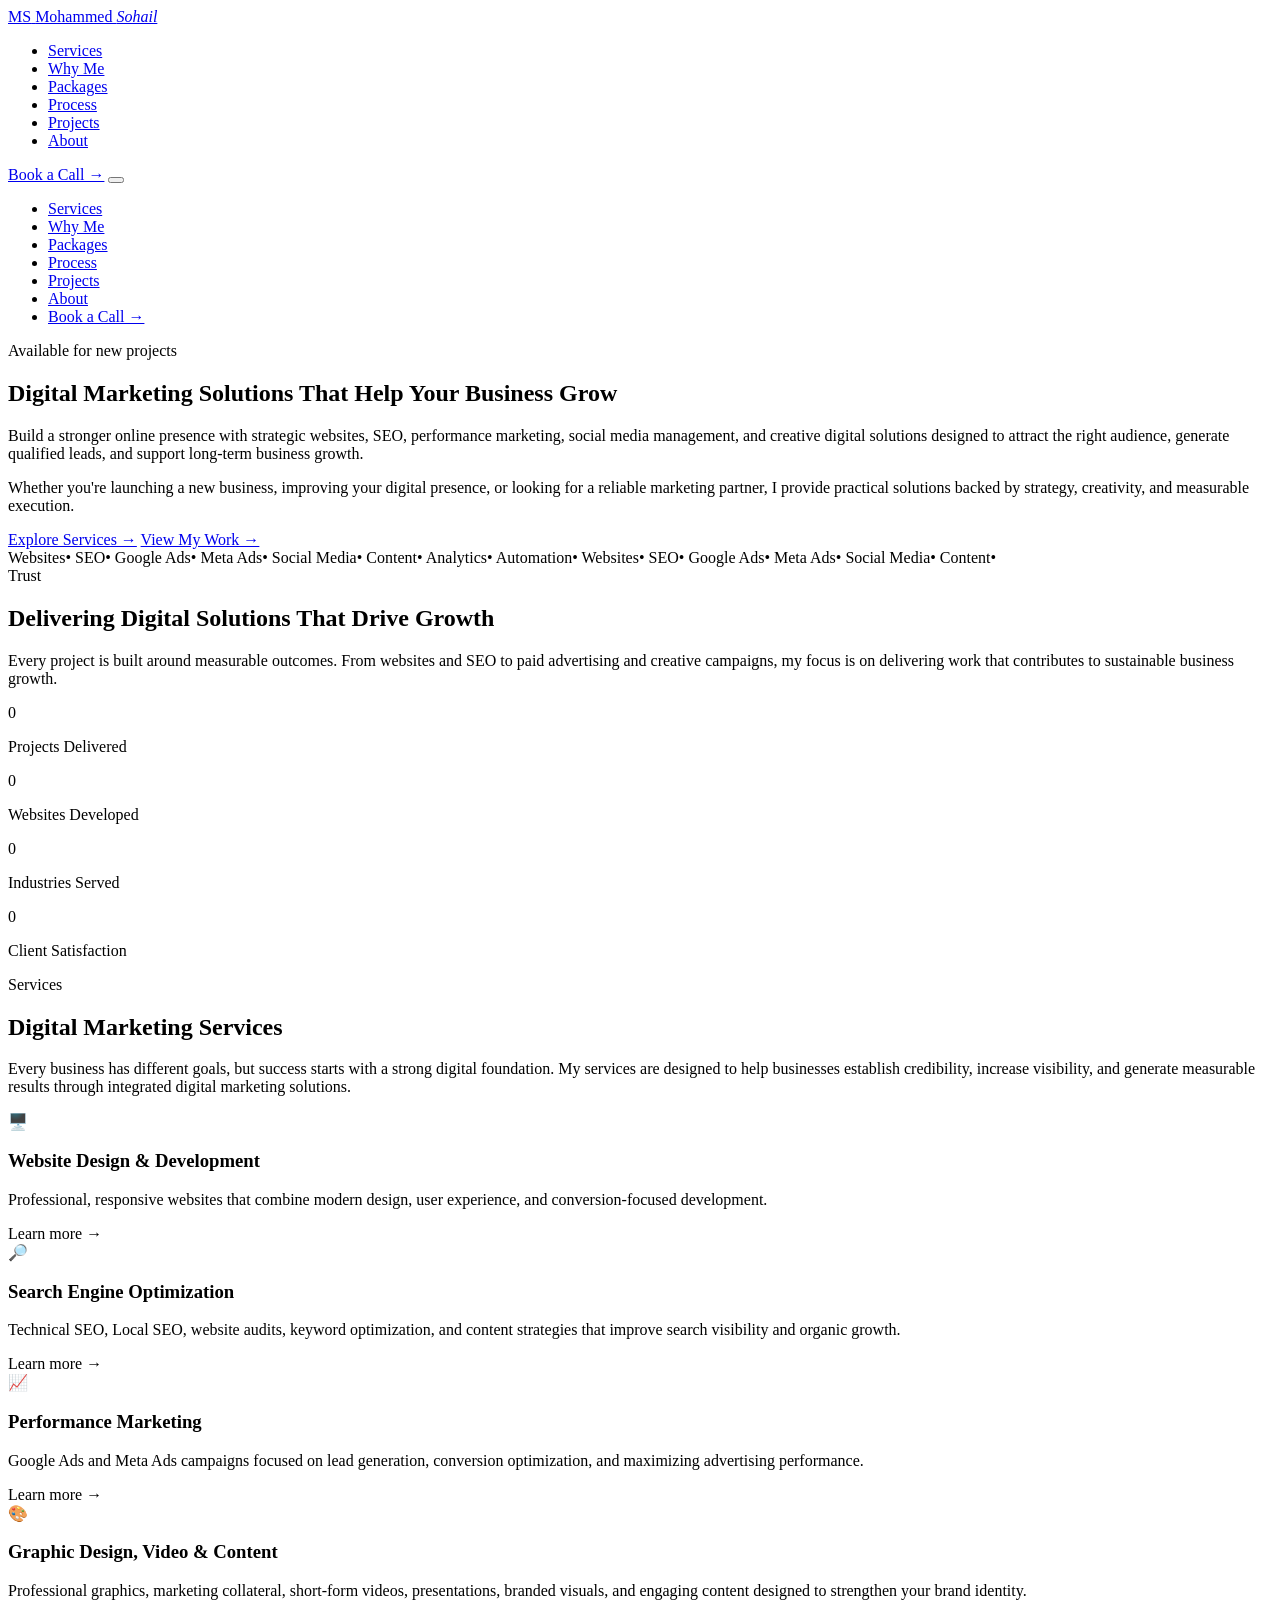
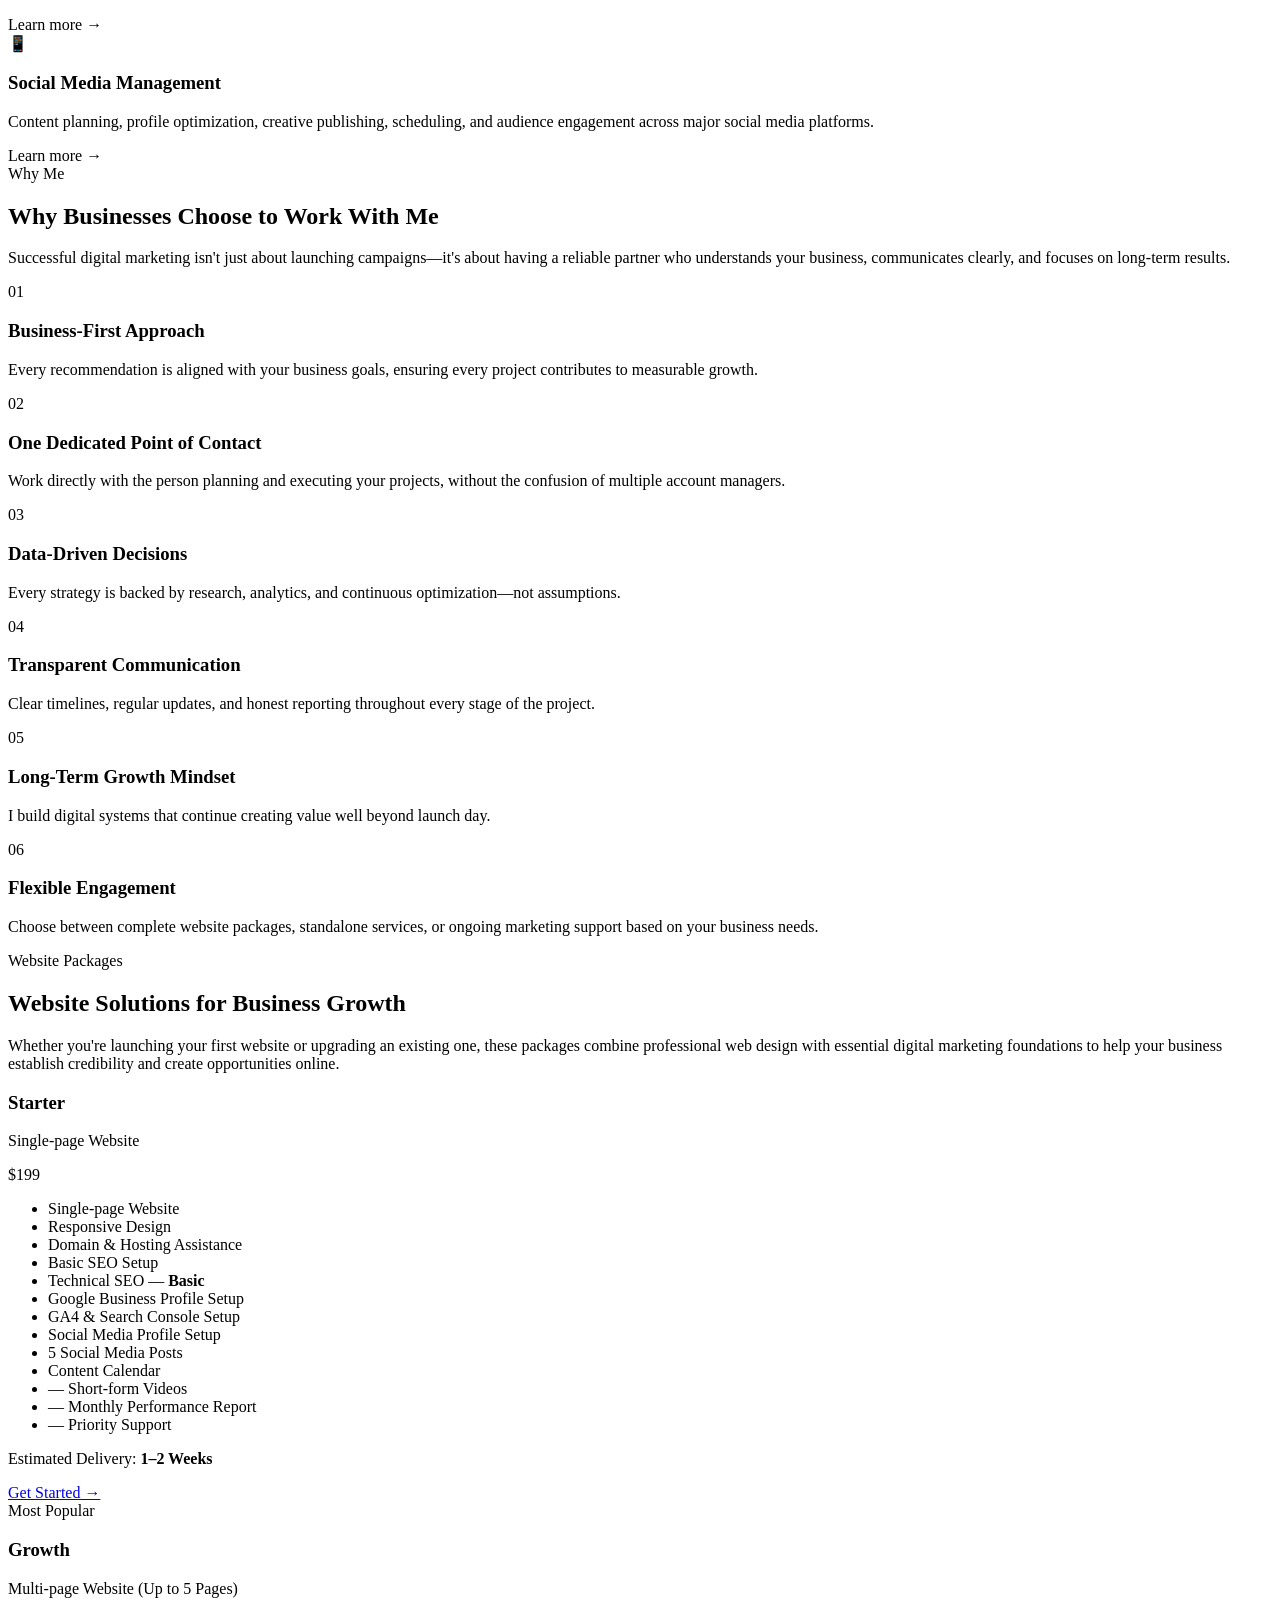
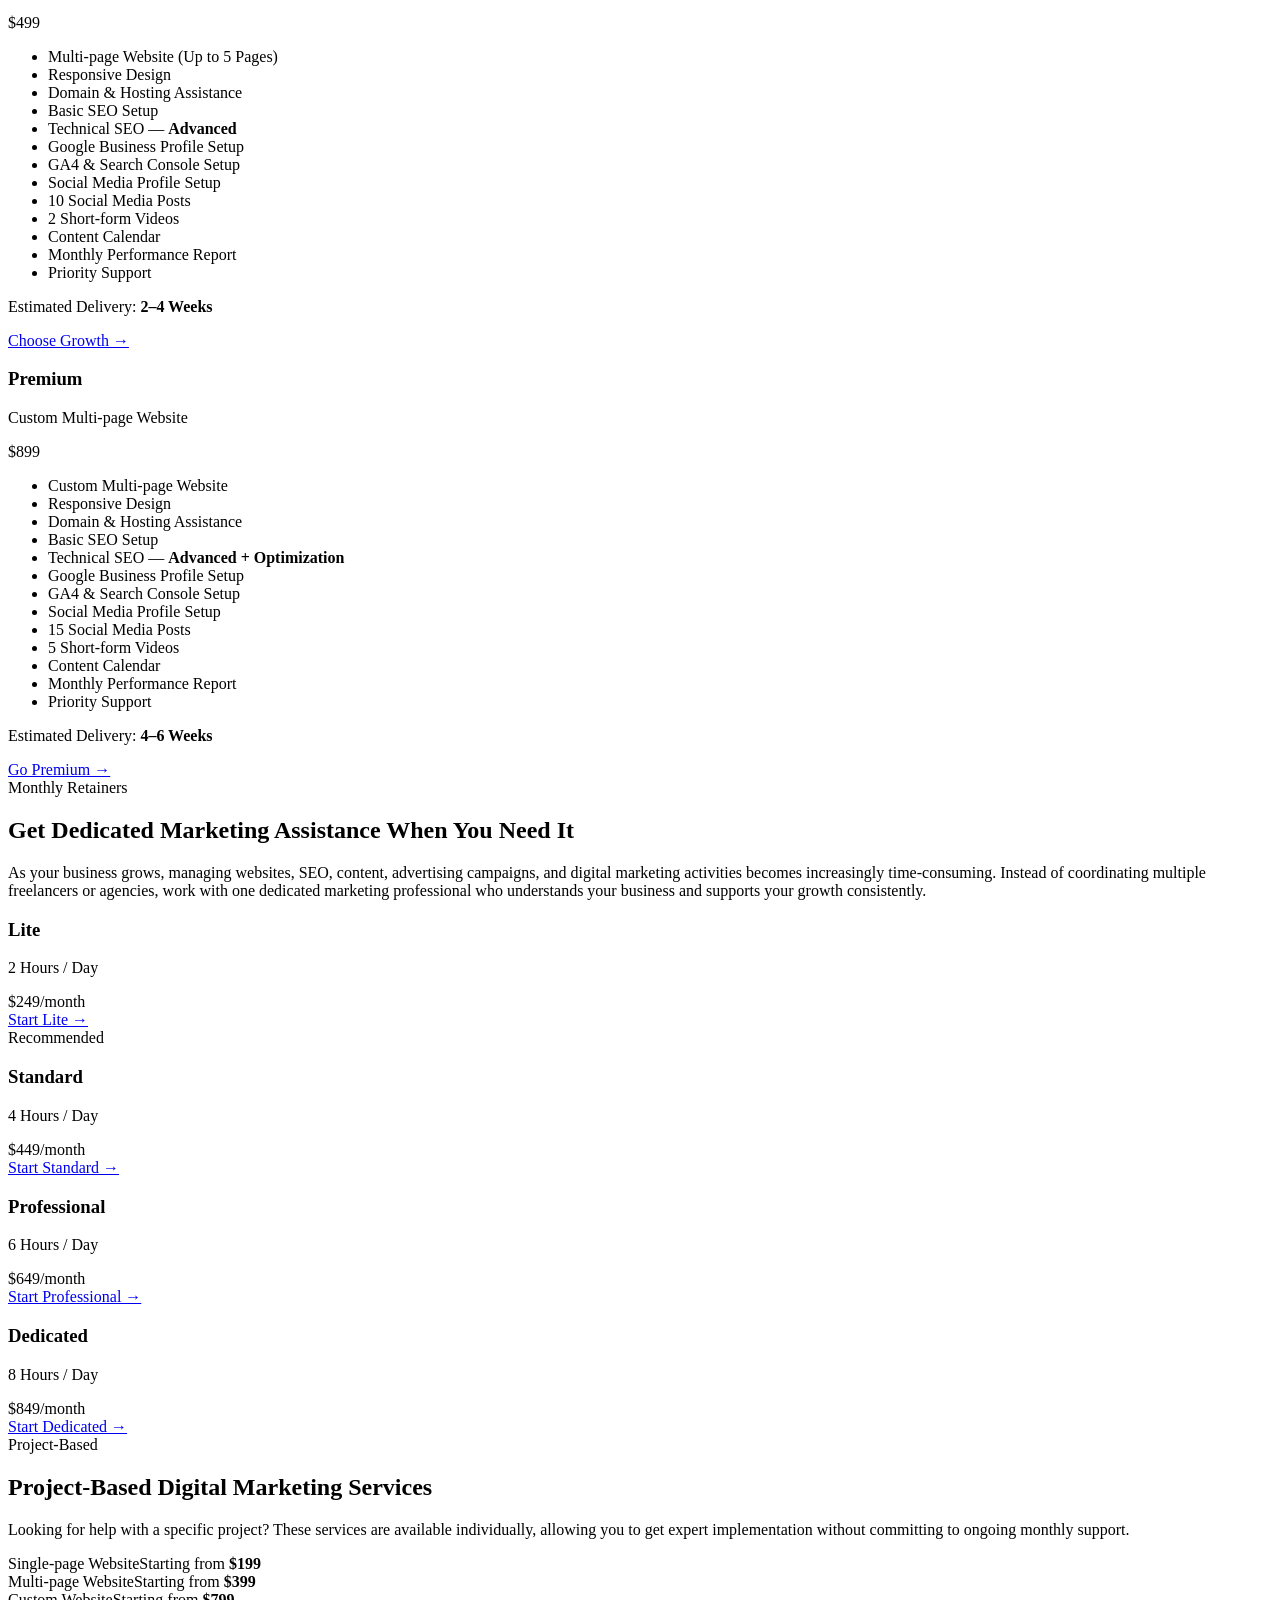
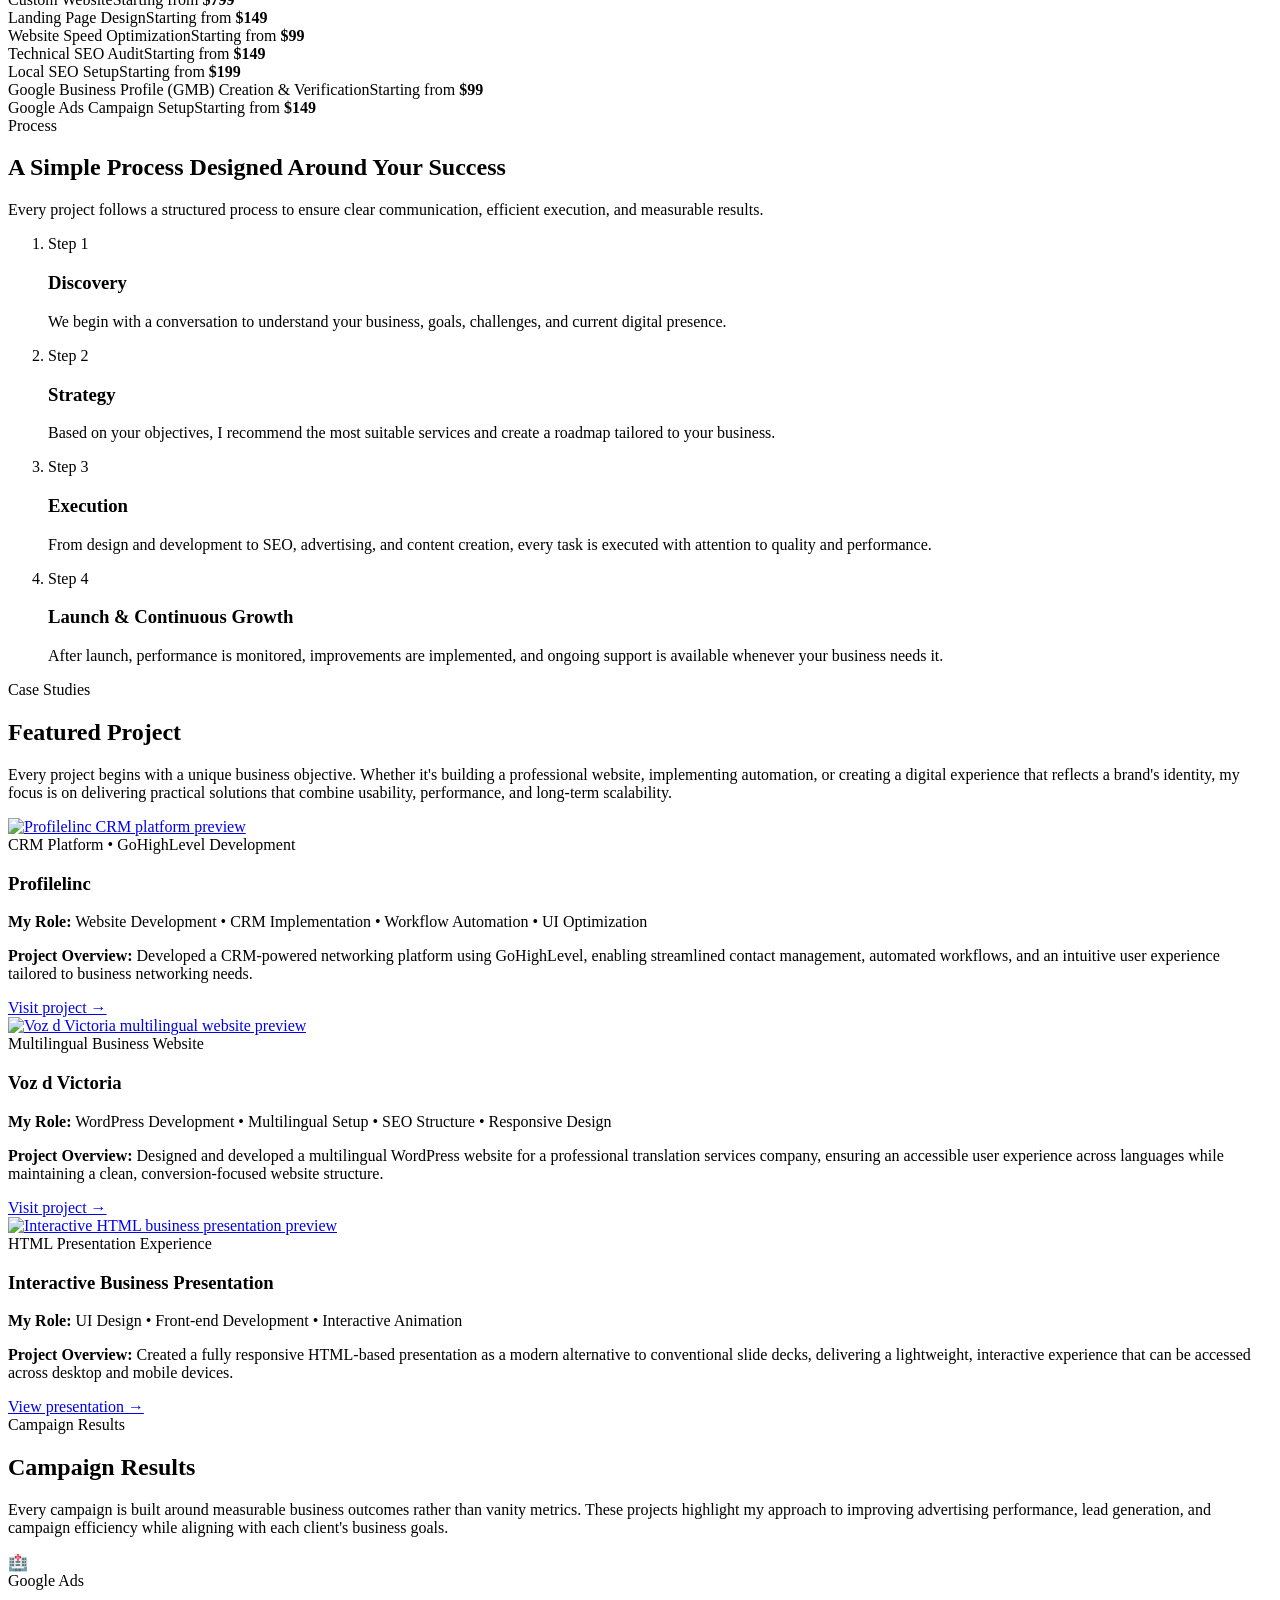
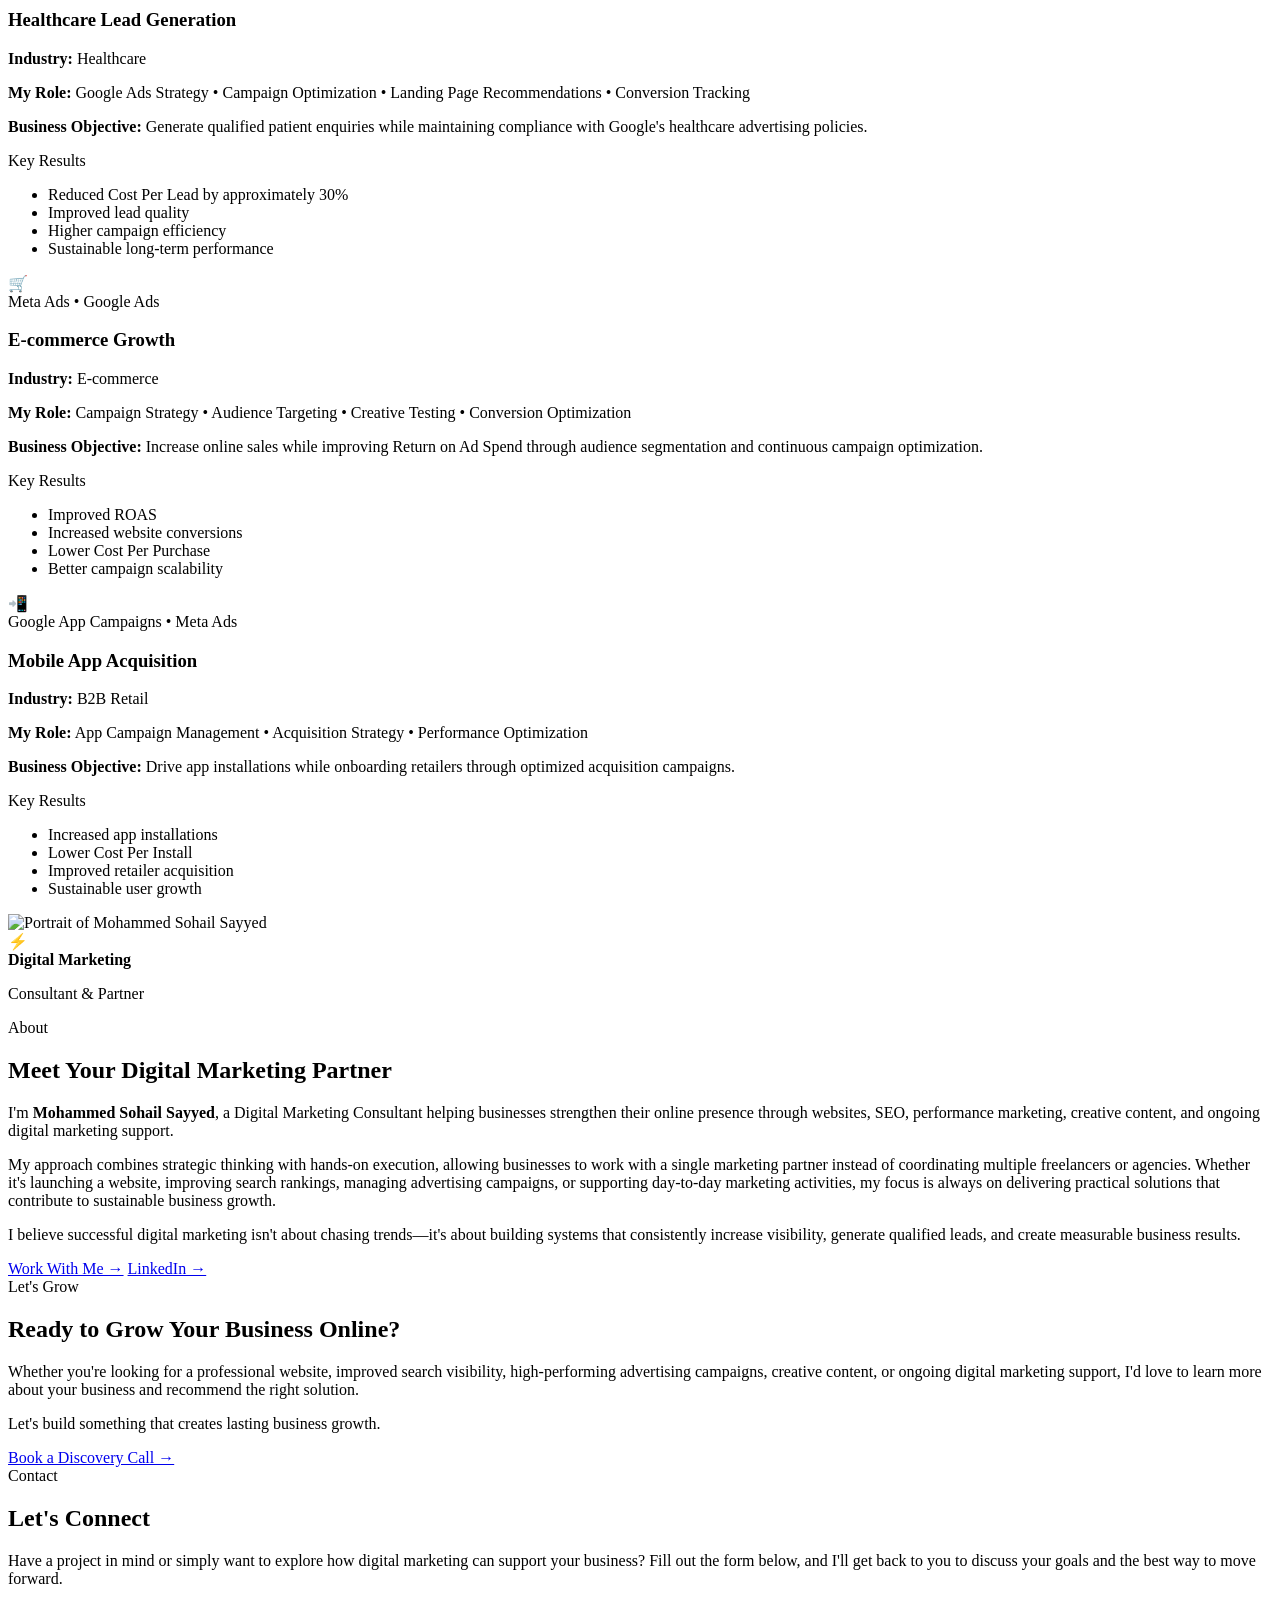
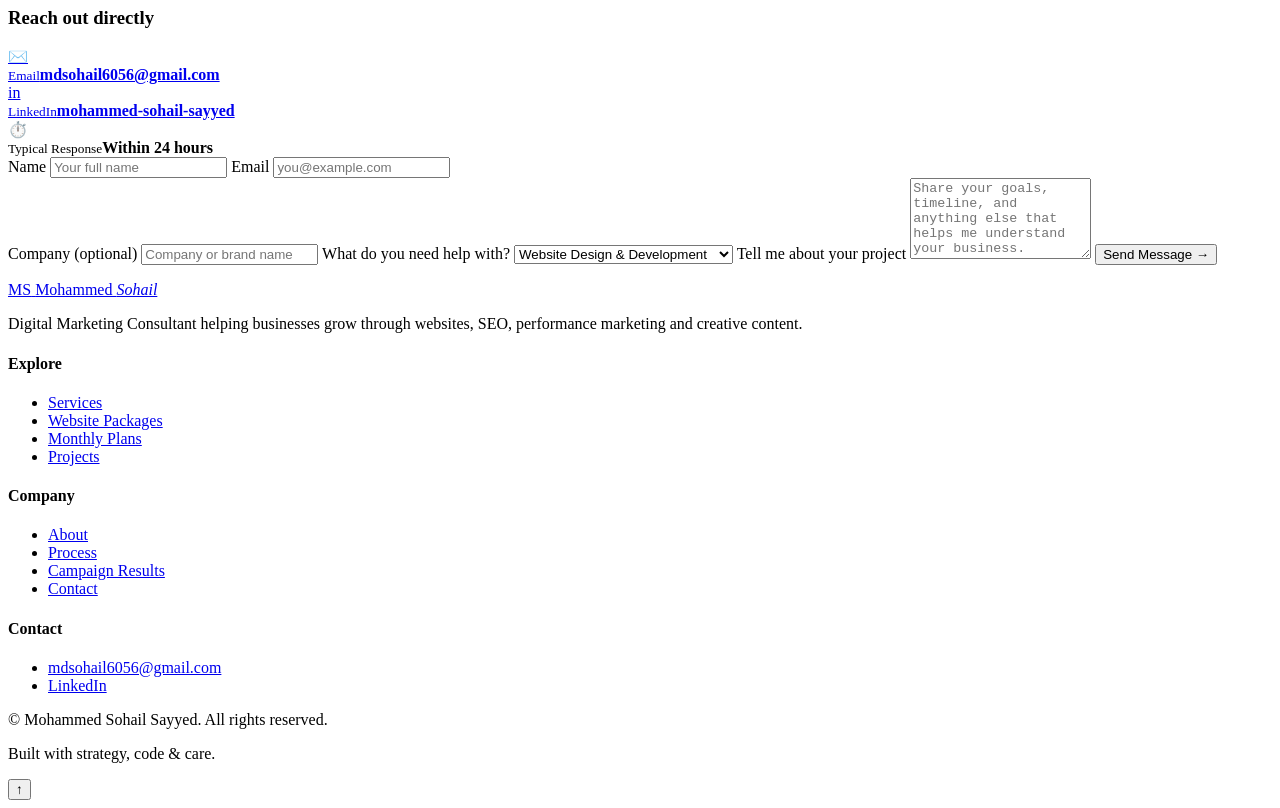
==== index.html @ 0b8f34e3 "portfolio index.html" ====
<!DOCTYPE html>
<html lang="en">
<head>
  <meta charset="UTF-8" />
  <meta name="viewport" content="width=device-width, initial-scale=1.0" />
  <title>Mohammed Sohail Sayyed — Digital Marketing Solutions That Help Your Business Grow</title>
  <meta name="description" content="Strategic websites, SEO, performance marketing, social media and creative digital solutions built to attract the right audience, generate qualified leads, and drive long-term business growth." />
  <meta name="author" content="Mohammed Sohail Sayyed" />
  <meta property="og:title" content="Mohammed Sohail Sayyed — Digital Marketing Solutions That Help Your Business Grow" />
  <meta property="og:description" content="Websites, SEO, performance marketing, social media & creative content — built for measurable growth." />
  <meta property="og:type" content="website" />
  <meta name="twitter:card" content="summary_large_image" />
  <link rel="icon" href="data:image/svg+xml,%3Csvg xmlns='http://www.w3.org/2000/svg' viewBox='0 0 100 100'%3E%3Ctext y='.9em' font-size='90'%3E%E2%9A%A1%3C/text%3E%3C/svg%3E" />
  <link href="https://fonts.googleapis.com/css2?family=Inter:wght@300;400;500;600;700;800;900&family=Sora:wght@600;700;800&display=swap" rel="stylesheet" />
  <link rel="stylesheet" href="style.css" />
</head>
<body>

  <!-- Scroll progress bar -->
  <div class="progress-bar" id="progressBar" aria-hidden="true"></div>

  <!-- Ambient background glows -->
  <div class="ambient" aria-hidden="true">
    <span class="glow glow-1"></span>
    <span class="glow glow-2"></span>
    <span class="glow glow-3"></span>
  </div>

  <!-- ============ NAVBAR ============ -->
  <header class="nav" id="nav">
    <a href="#hero" class="logo" aria-label="Home">
      <span class="logo-mark">MS</span>
      <span class="logo-text">Mohammed <em>Sohail</em></span>
    </a>
    <nav aria-label="Primary">
      <ul class="nav-links" id="navLinks">
        <li><a href="#services" class="nav-link">Services</a></li>
        <li><a href="#why" class="nav-link">Why Me</a></li>
        <li><a href="#packages" class="nav-link">Packages</a></li>
        <li><a href="#process" class="nav-link">Process</a></li>
        <li><a href="#projects" class="nav-link">Projects</a></li>
        <li><a href="#about" class="nav-link">About</a></li>
      </ul>
    </nav>
    <a href="#contact" class="btn btn-primary btn-sm nav-cta">Book a Call →</a>
    <button class="hamburger" id="hamburger" aria-label="Toggle menu" aria-expanded="false">
      <span></span><span></span><span></span>
    </button>
  </header>

  <!-- Mobile menu -->
  <div class="mobile-menu" id="mobileMenu" aria-hidden="true">
    <ul>
      <li><a href="#services">Services</a></li>
      <li><a href="#why">Why Me</a></li>
      <li><a href="#packages">Packages</a></li>
      <li><a href="#process">Process</a></li>
      <li><a href="#projects">Projects</a></li>
      <li><a href="#about">About</a></li>
      <li><a href="#contact" class="btn btn-primary">Book a Call →</a></li>
    </ul>
  </div>

  <main>

  <!-- ============ HERO ============ -->
  <section id="hero" class="hero">
    <div class="hero-inner reveal">
      <span class="eyebrow"><span class="dot"></span> Available for new projects</span>
      <h1>Digital Marketing Solutions That <span class="accent">Help Your Business Grow</span></h1>
      <p class="lead">Build a stronger online presence with strategic websites, SEO, performance marketing, social media management, and creative digital solutions designed to attract the right audience, generate qualified leads, and support long-term business growth.</p>
      <p class="lead sub">Whether you're launching a new business, improving your digital presence, or looking for a reliable marketing partner, I provide practical solutions backed by strategy, creativity, and measurable execution.</p>
      <div class="hero-btns">
        <a href="#services" class="btn btn-primary">Explore Services →</a>
        <a href="#projects" class="btn btn-outline">View My Work →</a>
      </div>

      <div class="hero-marquee" aria-hidden="true">
        <div class="marquee-track">
          <span>Websites</span><span>•</span>
          <span>SEO</span><span>•</span>
          <span>Google Ads</span><span>•</span>
          <span>Meta Ads</span><span>•</span>
          <span>Social Media</span><span>•</span>
          <span>Content</span><span>•</span>
          <span>Analytics</span><span>•</span>
          <span>Automation</span><span>•</span>
          <span>Websites</span><span>•</span>
          <span>SEO</span><span>•</span>
          <span>Google Ads</span><span>•</span>
          <span>Meta Ads</span><span>•</span>
          <span>Social Media</span><span>•</span>
          <span>Content</span><span>•</span>
        </div>
      </div>
    </div>
  </section>

  <!-- ============ TRUST / COUNTERS ============ -->
  <section class="section trust" id="trust">
    <div class="section-head reveal">
      <span class="kicker">Trust</span>
      <h2>Delivering Digital Solutions That <span class="accent">Drive Growth</span></h2>
      <p>Every project is built around measurable outcomes. From websites and SEO to paid advertising and creative campaigns, my focus is on delivering work that contributes to sustainable business growth.</p>
    </div>

    <div class="counters">
      <div class="counter-card reveal">
        <div class="counter" data-target="20" data-suffix="+">0</div>
        <p>Projects Delivered</p>
      </div>
      <div class="counter-card reveal">
        <div class="counter" data-target="7" data-suffix="+">0</div>
        <p>Websites Developed</p>
      </div>
      <div class="counter-card reveal">
        <div class="counter" data-target="4" data-suffix="+">0</div>
        <p>Industries Served</p>
      </div>
      <div class="counter-card reveal">
        <div class="counter" data-target="98" data-suffix="%">0</div>
        <p>Client Satisfaction</p>
      </div>
    </div>
  </section>

  <!-- ============ SERVICES ============ -->
  <section class="section" id="services">
    <div class="section-head reveal">
      <span class="kicker">Services</span>
      <h2>Digital Marketing <span class="accent">Services</span></h2>
      <p>Every business has different goals, but success starts with a strong digital foundation. My services are designed to help businesses establish credibility, increase visibility, and generate measurable results through integrated digital marketing solutions.</p>
    </div>

    <div class="services-grid">
      <article class="service-card reveal">
        <div class="service-icon" aria-hidden="true">🖥️</div>
        <h3>Website Design &amp; Development</h3>
        <p>Professional, responsive websites that combine modern design, user experience, and conversion-focused development.</p>
        <span class="card-link">Learn more →</span>
      </article>

      <article class="service-card reveal">
        <div class="service-icon" aria-hidden="true">🔎</div>
        <h3>Search Engine Optimization</h3>
        <p>Technical SEO, Local SEO, website audits, keyword optimization, and content strategies that improve search visibility and organic growth.</p>
        <span class="card-link">Learn more →</span>
      </article>

      <article class="service-card reveal">
        <div class="service-icon" aria-hidden="true">📈</div>
        <h3>Performance Marketing</h3>
        <p>Google Ads and Meta Ads campaigns focused on lead generation, conversion optimization, and maximizing advertising performance.</p>
        <span class="card-link">Learn more →</span>
      </article>

      <article class="service-card reveal">
        <div class="service-icon" aria-hidden="true">🎨</div>
        <h3>Graphic Design, Video &amp; Content</h3>
        <p>Professional graphics, marketing collateral, short-form videos, presentations, branded visuals, and engaging content designed to strengthen your brand identity.</p>
        <span class="card-link">Learn more →</span>
      </article>

      <article class="service-card reveal">
        <div class="service-icon" aria-hidden="true">📱</div>
        <h3>Social Media Management</h3>
        <p>Content planning, profile optimization, creative publishing, scheduling, and audience engagement across major social media platforms.</p>
        <span class="card-link">Learn more →</span>
      </article>
    </div>
  </section>

  <!-- ============ WHY CHOOSE ME ============ -->
  <section class="section" id="why">
    <div class="section-head reveal">
      <span class="kicker">Why Me</span>
      <h2>Why Businesses Choose to <span class="accent">Work With Me</span></h2>
      <p>Successful digital marketing isn't just about launching campaigns—it's about having a reliable partner who understands your business, communicates clearly, and focuses on long-term results.</p>
    </div>

    <div class="why-grid">
      <div class="why-card reveal">
        <span class="why-num">01</span>
        <h3>Business-First Approach</h3>
        <p>Every recommendation is aligned with your business goals, ensuring every project contributes to measurable growth.</p>
      </div>
      <div class="why-card reveal">
        <span class="why-num">02</span>
        <h3>One Dedicated Point of Contact</h3>
        <p>Work directly with the person planning and executing your projects, without the confusion of multiple account managers.</p>
      </div>
      <div class="why-card reveal">
        <span class="why-num">03</span>
        <h3>Data-Driven Decisions</h3>
        <p>Every strategy is backed by research, analytics, and continuous optimization—not assumptions.</p>
      </div>
      <div class="why-card reveal">
        <span class="why-num">04</span>
        <h3>Transparent Communication</h3>
        <p>Clear timelines, regular updates, and honest reporting throughout every stage of the project.</p>
      </div>
      <div class="why-card reveal">
        <span class="why-num">05</span>
        <h3>Long-Term Growth Mindset</h3>
        <p>I build digital systems that continue creating value well beyond launch day.</p>
      </div>
      <div class="why-card reveal">
        <span class="why-num">06</span>
        <h3>Flexible Engagement</h3>
        <p>Choose between complete website packages, standalone services, or ongoing marketing support based on your business needs.</p>
      </div>
    </div>
  </section>

  <!-- ============ WEBSITE PACKAGES ============ -->
  <section class="section" id="packages">
    <div class="section-head reveal">
      <span class="kicker">Website Packages</span>
      <h2>Website Solutions for <span class="accent">Business Growth</span></h2>
      <p>Whether you're launching your first website or upgrading an existing one, these packages combine professional web design with essential digital marketing foundations to help your business establish credibility and create opportunities online.</p>
    </div>

    <div class="pricing-grid">
      <!-- Starter -->
      <article class="price-card reveal">
        <header class="price-head">
          <h3>Starter</h3>
          <p class="price-sub">Single-page Website</p>
          <div class="price"><span class="currency">$</span>199</div>
        </header>
        <ul class="price-features">
          <li>Single-page Website</li>
          <li>Responsive Design</li>
          <li>Domain &amp; Hosting Assistance</li>
          <li>Basic SEO Setup</li>
          <li>Technical SEO — <strong>Basic</strong></li>
          <li>Google Business Profile Setup</li>
          <li>GA4 &amp; Search Console Setup</li>
          <li>Social Media Profile Setup</li>
          <li>5 Social Media Posts</li>
          <li>Content Calendar</li>
          <li class="muted">— Short-form Videos</li>
          <li class="muted">— Monthly Performance Report</li>
          <li class="muted">— Priority Support</li>
        </ul>
        <p class="delivery">Estimated Delivery: <strong>1–2 Weeks</strong></p>
        <a href="#contact" class="btn btn-outline btn-block">Get Started →</a>
      </article>

      <!-- Growth (featured) -->
      <article class="price-card featured reveal">
        <span class="badge-featured">Most Popular</span>
        <header class="price-head">
          <h3>Growth</h3>
          <p class="price-sub">Multi-page Website (Up to 5 Pages)</p>
          <div class="price"><span class="currency">$</span>499</div>
        </header>
        <ul class="price-features">
          <li>Multi-page Website (Up to 5 Pages)</li>
          <li>Responsive Design</li>
          <li>Domain &amp; Hosting Assistance</li>
          <li>Basic SEO Setup</li>
          <li>Technical SEO — <strong>Advanced</strong></li>
          <li>Google Business Profile Setup</li>
          <li>GA4 &amp; Search Console Setup</li>
          <li>Social Media Profile Setup</li>
          <li>10 Social Media Posts</li>
          <li>2 Short-form Videos</li>
          <li>Content Calendar</li>
          <li>Monthly Performance Report</li>
          <li>Priority Support</li>
        </ul>
        <p class="delivery">Estimated Delivery: <strong>2–4 Weeks</strong></p>
        <a href="#contact" class="btn btn-primary btn-block">Choose Growth →</a>
      </article>

      <!-- Premium -->
      <article class="price-card reveal">
        <header class="price-head">
          <h3>Premium</h3>
          <p class="price-sub">Custom Multi-page Website</p>
          <div class="price"><span class="currency">$</span>899</div>
        </header>
        <ul class="price-features">
          <li>Custom Multi-page Website</li>
          <li>Responsive Design</li>
          <li>Domain &amp; Hosting Assistance</li>
          <li>Basic SEO Setup</li>
          <li>Technical SEO — <strong>Advanced + Optimization</strong></li>
          <li>Google Business Profile Setup</li>
          <li>GA4 &amp; Search Console Setup</li>
          <li>Social Media Profile Setup</li>
          <li>15 Social Media Posts</li>
          <li>5 Short-form Videos</li>
          <li>Content Calendar</li>
          <li>Monthly Performance Report</li>
          <li>Priority Support</li>
        </ul>
        <p class="delivery">Estimated Delivery: <strong>4–6 Weeks</strong></p>
        <a href="#contact" class="btn btn-outline btn-block">Go Premium →</a>
      </article>
    </div>
  </section>

  <!-- ============ MONTHLY PLANS ============ -->
  <section class="section" id="monthly">
    <div class="section-head reveal">
      <span class="kicker">Monthly Retainers</span>
      <h2>Get Dedicated Marketing Assistance <span class="accent">When You Need It</span></h2>
      <p>As your business grows, managing websites, SEO, content, advertising campaigns, and digital marketing activities becomes increasingly time-consuming. Instead of coordinating multiple freelancers or agencies, work with one dedicated marketing professional who understands your business and supports your growth consistently.</p>
    </div>

    <div class="plan-grid">
      <article class="plan-card reveal">
        <h3>Lite</h3>
        <p class="plan-hours">2 Hours / Day</p>
        <div class="plan-price">$249<span>/month</span></div>
        <a href="#contact" class="btn btn-outline btn-block">Start Lite →</a>
      </article>
      <article class="plan-card featured reveal">
        <span class="badge-featured">Recommended</span>
        <h3>Standard</h3>
        <p class="plan-hours">4 Hours / Day</p>
        <div class="plan-price">$449<span>/month</span></div>
        <a href="#contact" class="btn btn-primary btn-block">Start Standard →</a>
      </article>
      <article class="plan-card reveal">
        <h3>Professional</h3>
        <p class="plan-hours">6 Hours / Day</p>
        <div class="plan-price">$649<span>/month</span></div>
        <a href="#contact" class="btn btn-outline btn-block">Start Professional →</a>
      </article>
      <article class="plan-card reveal">
        <h3>Dedicated</h3>
        <p class="plan-hours">8 Hours / Day</p>
        <div class="plan-price">$849<span>/month</span></div>
        <a href="#contact" class="btn btn-outline btn-block">Start Dedicated →</a>
      </article>
    </div>
  </section>

  <!-- ============ PROJECT SERVICES ============ -->
  <section class="section" id="project-services">
    <div class="section-head reveal">
      <span class="kicker">Project-Based</span>
      <h2>Project-Based <span class="accent">Digital Marketing Services</span></h2>
      <p>Looking for help with a specific project? These services are available individually, allowing you to get expert implementation without committing to ongoing monthly support.</p>
    </div>

    <div class="service-list">
      <div class="service-row reveal"><span class="sr-name">Single-page Website</span><span class="sr-price">Starting from <strong>$199</strong></span></div>
      <div class="service-row reveal"><span class="sr-name">Multi-page Website</span><span class="sr-price">Starting from <strong>$399</strong></span></div>
      <div class="service-row reveal"><span class="sr-name">Custom Website</span><span class="sr-price">Starting from <strong>$799</strong></span></div>
      <div class="service-row reveal"><span class="sr-name">Landing Page Design</span><span class="sr-price">Starting from <strong>$149</strong></span></div>
      <div class="service-row reveal"><span class="sr-name">Website Speed Optimization</span><span class="sr-price">Starting from <strong>$99</strong></span></div>
      <div class="service-row reveal"><span class="sr-name">Technical SEO Audit</span><span class="sr-price">Starting from <strong>$149</strong></span></div>
      <div class="service-row reveal"><span class="sr-name">Local SEO Setup</span><span class="sr-price">Starting from <strong>$199</strong></span></div>
      <div class="service-row reveal"><span class="sr-name">Google Business Profile (GMB) Creation &amp; Verification</span><span class="sr-price">Starting from <strong>$99</strong></span></div>
      <div class="service-row reveal"><span class="sr-name">Google Ads Campaign Setup</span><span class="sr-price">Starting from <strong>$149</strong></span></div>
    </div>
  </section>

  <!-- ============ PROCESS ============ -->
  <section class="section" id="process">
    <div class="section-head reveal">
      <span class="kicker">Process</span>
      <h2>A Simple Process Designed Around <span class="accent">Your Success</span></h2>
      <p>Every project follows a structured process to ensure clear communication, efficient execution, and measurable results.</p>
    </div>

    <ol class="timeline">
      <li class="timeline-item reveal">
        <span class="timeline-dot"></span>
        <div class="timeline-content">
          <span class="step-label">Step 1</span>
          <h3>Discovery</h3>
          <p>We begin with a conversation to understand your business, goals, challenges, and current digital presence.</p>
        </div>
      </li>
      <li class="timeline-item reveal">
        <span class="timeline-dot"></span>
        <div class="timeline-content">
          <span class="step-label">Step 2</span>
          <h3>Strategy</h3>
          <p>Based on your objectives, I recommend the most suitable services and create a roadmap tailored to your business.</p>
        </div>
      </li>
      <li class="timeline-item reveal">
        <span class="timeline-dot"></span>
        <div class="timeline-content">
          <span class="step-label">Step 3</span>
          <h3>Execution</h3>
          <p>From design and development to SEO, advertising, and content creation, every task is executed with attention to quality and performance.</p>
        </div>
      </li>
      <li class="timeline-item reveal">
        <span class="timeline-dot"></span>
        <div class="timeline-content">
          <span class="step-label">Step 4</span>
          <h3>Launch &amp; Continuous Growth</h3>
          <p>After launch, performance is monitored, improvements are implemented, and ongoing support is available whenever your business needs it.</p>
        </div>
      </li>
    </ol>
  </section>

  <!-- ============ FEATURED PROJECTS ============ -->
  <section class="section" id="projects">
    <div class="section-head reveal">
      <span class="kicker">Case Studies</span>
      <h2>Featured <span class="accent">Project</span></h2>
      <p>Every project begins with a unique business objective. Whether it's building a professional website, implementing automation, or creating a digital experience that reflects a brand's identity, my focus is on delivering practical solutions that combine usability, performance, and long-term scalability.</p>
    </div>

    <div class="projects-grid">
      <article class="project-card reveal">
        <a href="https://profilelinc.com/" target="_blank" rel="noopener" class="project-thumb">
          <img src="https://i.ibb.co/FqsrtqQs/Profilelinc.png" alt="Profilelinc CRM platform preview" loading="lazy" />
        </a>
        <div class="project-body">
          <span class="project-tag">CRM Platform • GoHighLevel Development</span>
          <h3>Profilelinc</h3>
          <p><strong>My Role:</strong> Website Development • CRM Implementation • Workflow Automation • UI Optimization</p>
          <p><strong>Project Overview:</strong> Developed a CRM-powered networking platform using GoHighLevel, enabling streamlined contact management, automated workflows, and an intuitive user experience tailored to business networking needs.</p>
          <a href="https://profilelinc.com/" target="_blank" rel="noopener" class="card-link">Visit project →</a>
        </div>
      </article>

      <article class="project-card reveal">
        <a href="https://vozdvictoria.com/" target="_blank" rel="noopener" class="project-thumb">
          <img src="https://i.ibb.co/JjfzQSjN/Vozd-Victoria.png" alt="Voz d Victoria multilingual website preview" loading="lazy" />
        </a>
        <div class="project-body">
          <span class="project-tag">Multilingual Business Website</span>
          <h3>Voz d Victoria</h3>
          <p><strong>My Role:</strong> WordPress Development • Multilingual Setup • SEO Structure • Responsive Design</p>
          <p><strong>Project Overview:</strong> Designed and developed a multilingual WordPress website for a professional translation services company, ensuring an accessible user experience across languages while maintaining a clean, conversion-focused website structure.</p>
          <a href="https://vozdvictoria.com/" target="_blank" rel="noopener" class="card-link">Visit project →</a>
        </div>
      </article>

      <article class="project-card reveal">
        <a href="https://profilelinc.com/pfs-overview" target="_blank" rel="noopener" class="project-thumb">
          <img src="https://i.ibb.co/r2LTW5Gm/presentation.png" alt="Interactive HTML business presentation preview" loading="lazy" />
        </a>
        <div class="project-body">
          <span class="project-tag">HTML Presentation Experience</span>
          <h3>Interactive Business Presentation</h3>
          <p><strong>My Role:</strong> UI Design • Front-end Development • Interactive Animation</p>
          <p><strong>Project Overview:</strong> Created a fully responsive HTML-based presentation as a modern alternative to conventional slide decks, delivering a lightweight, interactive experience that can be accessed across desktop and mobile devices.</p>
          <a href="https://profilelinc.com/pfs-overview" target="_blank" rel="noopener" class="card-link">View presentation →</a>
        </div>
      </article>
    </div>
  </section>

  <!-- ============ CAMPAIGN RESULTS ============ -->
  <section class="section" id="campaigns">
    <div class="section-head reveal">
      <span class="kicker">Campaign Results</span>
      <h2>Campaign <span class="accent">Results</span></h2>
      <p>Every campaign is built around measurable business outcomes rather than vanity metrics. These projects highlight my approach to improving advertising performance, lead generation, and campaign efficiency while aligning with each client's business goals.</p>
    </div>

    <div class="campaign-grid">
      <article class="campaign-card reveal">
        <div class="campaign-icon"><span>🏥</span></div>
        <div class="campaign-body">
          <span class="campaign-tag">Google Ads</span>
          <h3>Healthcare Lead Generation</h3>
          <p><strong>Industry:</strong> Healthcare</p>
          <p><strong>My Role:</strong> Google Ads Strategy • Campaign Optimization • Landing Page Recommendations • Conversion Tracking</p>
          <p><strong>Business Objective:</strong> Generate qualified patient enquiries while maintaining compliance with Google's healthcare advertising policies.</p>
          <div class="results-box">
            <p class="results-label">Key Results</p>
            <ul>
              <li>Reduced Cost Per Lead by approximately 30%</li>
              <li>Improved lead quality</li>
              <li>Higher campaign efficiency</li>
              <li>Sustainable long-term performance</li>
            </ul>
          </div>
        </div>
      </article>

      <article class="campaign-card reveal">
        <div class="campaign-icon"><span>🛒</span></div>
        <div class="campaign-body">
          <span class="campaign-tag">Meta Ads • Google Ads</span>
          <h3>E-commerce Growth</h3>
          <p><strong>Industry:</strong> E-commerce</p>
          <p><strong>My Role:</strong> Campaign Strategy • Audience Targeting • Creative Testing • Conversion Optimization</p>
          <p><strong>Business Objective:</strong> Increase online sales while improving Return on Ad Spend through audience segmentation and continuous campaign optimization.</p>
          <div class="results-box">
            <p class="results-label">Key Results</p>
            <ul>
              <li>Improved ROAS</li>
              <li>Increased website conversions</li>
              <li>Lower Cost Per Purchase</li>
              <li>Better campaign scalability</li>
            </ul>
          </div>
        </div>
      </article>

      <article class="campaign-card reveal">
        <div class="campaign-icon"><span>📲</span></div>
        <div class="campaign-body">
          <span class="campaign-tag">Google App Campaigns • Meta Ads</span>
          <h3>Mobile App Acquisition</h3>
          <p><strong>Industry:</strong> B2B Retail</p>
          <p><strong>My Role:</strong> App Campaign Management • Acquisition Strategy • Performance Optimization</p>
          <p><strong>Business Objective:</strong> Drive app installations while onboarding retailers through optimized acquisition campaigns.</p>
          <div class="results-box">
            <p class="results-label">Key Results</p>
            <ul>
              <li>Increased app installations</li>
              <li>Lower Cost Per Install</li>
              <li>Improved retailer acquisition</li>
              <li>Sustainable user growth</li>
            </ul>
          </div>
        </div>
      </article>
    </div>
  </section>

  <!-- ============ ABOUT ============ -->
  <section class="section about" id="about">
    <div class="about-grid">
      <div class="about-img reveal">
        <div class="about-img-inner">
          <img src="https://i.ibb.co/YF09PgGg/1758804697286.jpg" alt="Portrait of Mohammed Sohail Sayyed" loading="lazy" />
        </div>
        <div class="about-badge">
          <span>⚡</span>
          <div>
            <strong>Digital Marketing</strong>
            <p>Consultant &amp; Partner</p>
          </div>
        </div>
      </div>

      <div class="about-text reveal">
        <span class="kicker">About</span>
        <h2>Meet Your <span class="accent">Digital Marketing Partner</span></h2>
        <p>I'm <strong>Mohammed Sohail Sayyed</strong>, a Digital Marketing Consultant helping businesses strengthen their online presence through websites, SEO, performance marketing, creative content, and ongoing digital marketing support.</p>
        <p>My approach combines strategic thinking with hands-on execution, allowing businesses to work with a single marketing partner instead of coordinating multiple freelancers or agencies. Whether it's launching a website, improving search rankings, managing advertising campaigns, or supporting day-to-day marketing activities, my focus is always on delivering practical solutions that contribute to sustainable business growth.</p>
        <p>I believe successful digital marketing isn't about chasing trends—it's about building systems that consistently increase visibility, generate qualified leads, and create measurable business results.</p>
        <div class="about-ctas">
          <a href="#contact" class="btn btn-primary">Work With Me →</a>
          <a href="https://www.linkedin.com/in/mohammed-sohail-sayyed" target="_blank" rel="noopener" class="btn btn-outline">LinkedIn →</a>
        </div>
      </div>
    </div>
  </section>

  <!-- ============ FINAL CTA ============ -->
  <section class="section cta-section reveal">
    <div class="cta-card">
      <span class="kicker light">Let's Grow</span>
      <h2>Ready to Grow Your Business <span class="accent">Online?</span></h2>
      <p>Whether you're looking for a professional website, improved search visibility, high-performing advertising campaigns, creative content, or ongoing digital marketing support, I'd love to learn more about your business and recommend the right solution.</p>
      <p class="cta-line">Let's build something that creates lasting business growth.</p>
      <a href="#contact" class="btn btn-primary btn-lg">Book a Discovery Call →</a>
    </div>
  </section>

  <!-- ============ CONTACT ============ -->
  <section class="section" id="contact">
    <div class="section-head reveal">
      <span class="kicker">Contact</span>
      <h2>Let's <span class="accent">Connect</span></h2>
      <p>Have a project in mind or simply want to explore how digital marketing can support your business? Fill out the form below, and I'll get back to you to discuss your goals and the best way to move forward.</p>
    </div>

    <div class="contact-grid">
      <aside class="contact-info reveal">
        <h3>Reach out directly</h3>
        <a class="contact-item" href="mailto:mdsohail6056@gmail.com">
          <span class="ci-icon">✉️</span>
          <div><small>Email</small><strong>mdsohail6056@gmail.com</strong></div>
        </a>
        <a class="contact-item" href="https://www.linkedin.com/in/mohammed-sohail-sayyed" target="_blank" rel="noopener">
          <span class="ci-icon">in</span>
          <div><small>LinkedIn</small><strong>mohammed-sohail-sayyed</strong></div>
        </a>
        <div class="contact-item static">
          <span class="ci-icon">⏱️</span>
          <div><small>Typical Response</small><strong>Within 24 hours</strong></div>
        </div>
      </aside>

      <form class="contact-form reveal" id="contactForm" novalidate>
        <div class="form-row">
          <label>
            <span>Name</span>
            <input type="text" name="name" required placeholder="Your full name" />
          </label>
          <label>
            <span>Email</span>
            <input type="email" name="email" required placeholder="you@example.com" />
          </label>
        </div>
        <label>
          <span>Company (optional)</span>
          <input type="text" name="company" placeholder="Company or brand name" />
        </label>
        <label>
          <span>What do you need help with?</span>
          <select name="service">
            <option>Website Design &amp; Development</option>
            <option>Search Engine Optimization</option>
            <option>Performance Marketing</option>
            <option>Graphic Design, Video &amp; Content</option>
            <option>Social Media Management</option>
            <option>Monthly Retainer</option>
            <option>Other</option>
          </select>
        </label>
        <label>
          <span>Tell me about your project</span>
          <textarea name="message" rows="5" required placeholder="Share your goals, timeline, and anything else that helps me understand your business."></textarea>
        </label>
        <button type="submit" class="btn btn-primary btn-lg btn-block">Send Message →</button>
        <p class="form-note" id="formNote" role="status" aria-live="polite"></p>
      </form>
    </div>
  </section>

  </main>

  <!-- ============ FOOTER ============ -->
  <footer class="footer">
    <div class="footer-inner">
      <div class="footer-brand">
        <a href="#hero" class="logo">
          <span class="logo-mark">MS</span>
          <span class="logo-text">Mohammed <em>Sohail</em></span>
        </a>
        <p>Digital Marketing Consultant helping businesses grow through websites, SEO, performance marketing and creative content.</p>
      </div>

      <div class="footer-col">
        <h4>Explore</h4>
        <ul>
          <li><a href="#services">Services</a></li>
          <li><a href="#packages">Website Packages</a></li>
          <li><a href="#monthly">Monthly Plans</a></li>
          <li><a href="#projects">Projects</a></li>
        </ul>
      </div>

      <div class="footer-col">
        <h4>Company</h4>
        <ul>
          <li><a href="#about">About</a></li>
          <li><a href="#process">Process</a></li>
          <li><a href="#campaigns">Campaign Results</a></li>
          <li><a href="#contact">Contact</a></li>
        </ul>
      </div>

      <div class="footer-col">
        <h4>Contact</h4>
        <ul>
          <li><a href="mailto:mdsohail6056@gmail.com">mdsohail6056@gmail.com</a></li>
          <li><a href="https://www.linkedin.com/in/mohammed-sohail-sayyed" target="_blank" rel="noopener">LinkedIn</a></li>
        </ul>
      </div>
    </div>
    <div class="footer-bottom">
      <p>© <span id="year"></span> Mohammed Sohail Sayyed. All rights reserved.</p>
      <p>Built with strategy, code &amp; care.</p>
    </div>
  </footer>

  <!-- Back to top -->
  <button class="back-top" id="backTop" aria-label="Back to top">↑</button>

  <script src="script.js"></script>
</body>
</html>
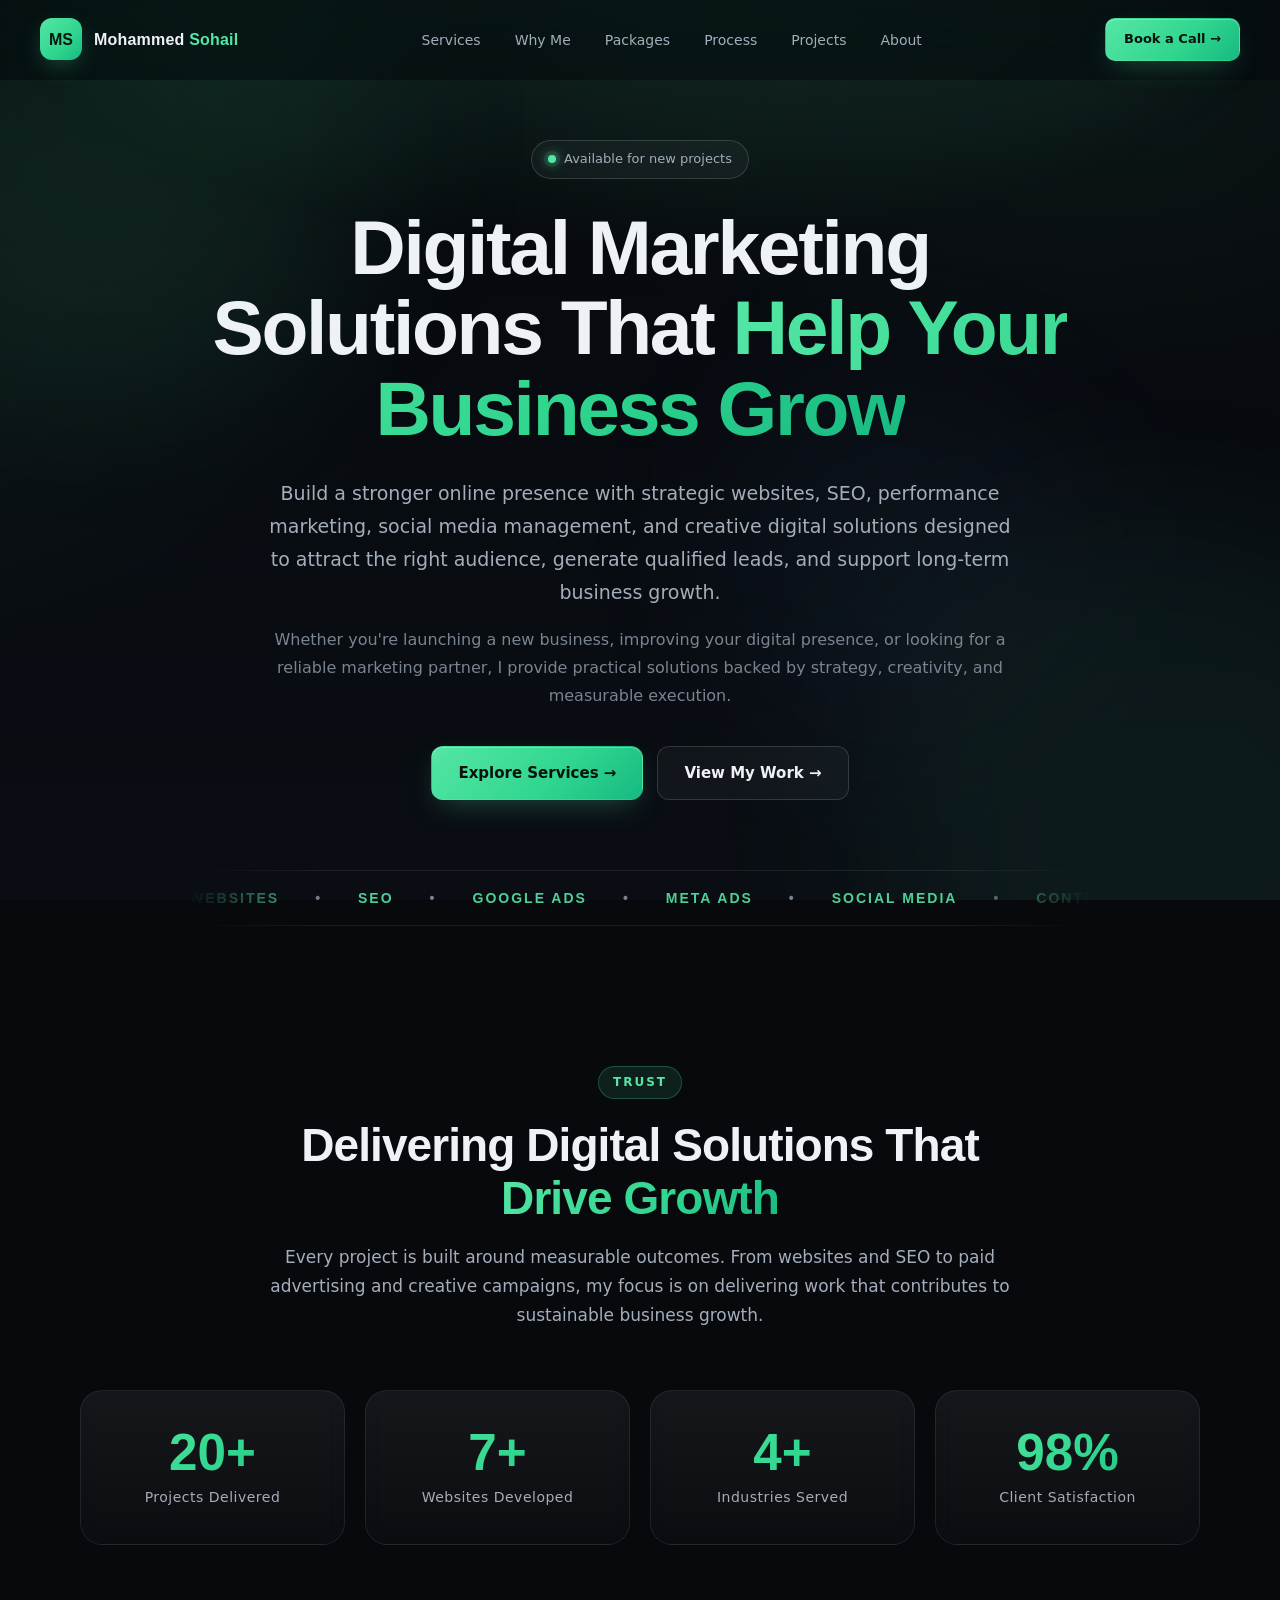
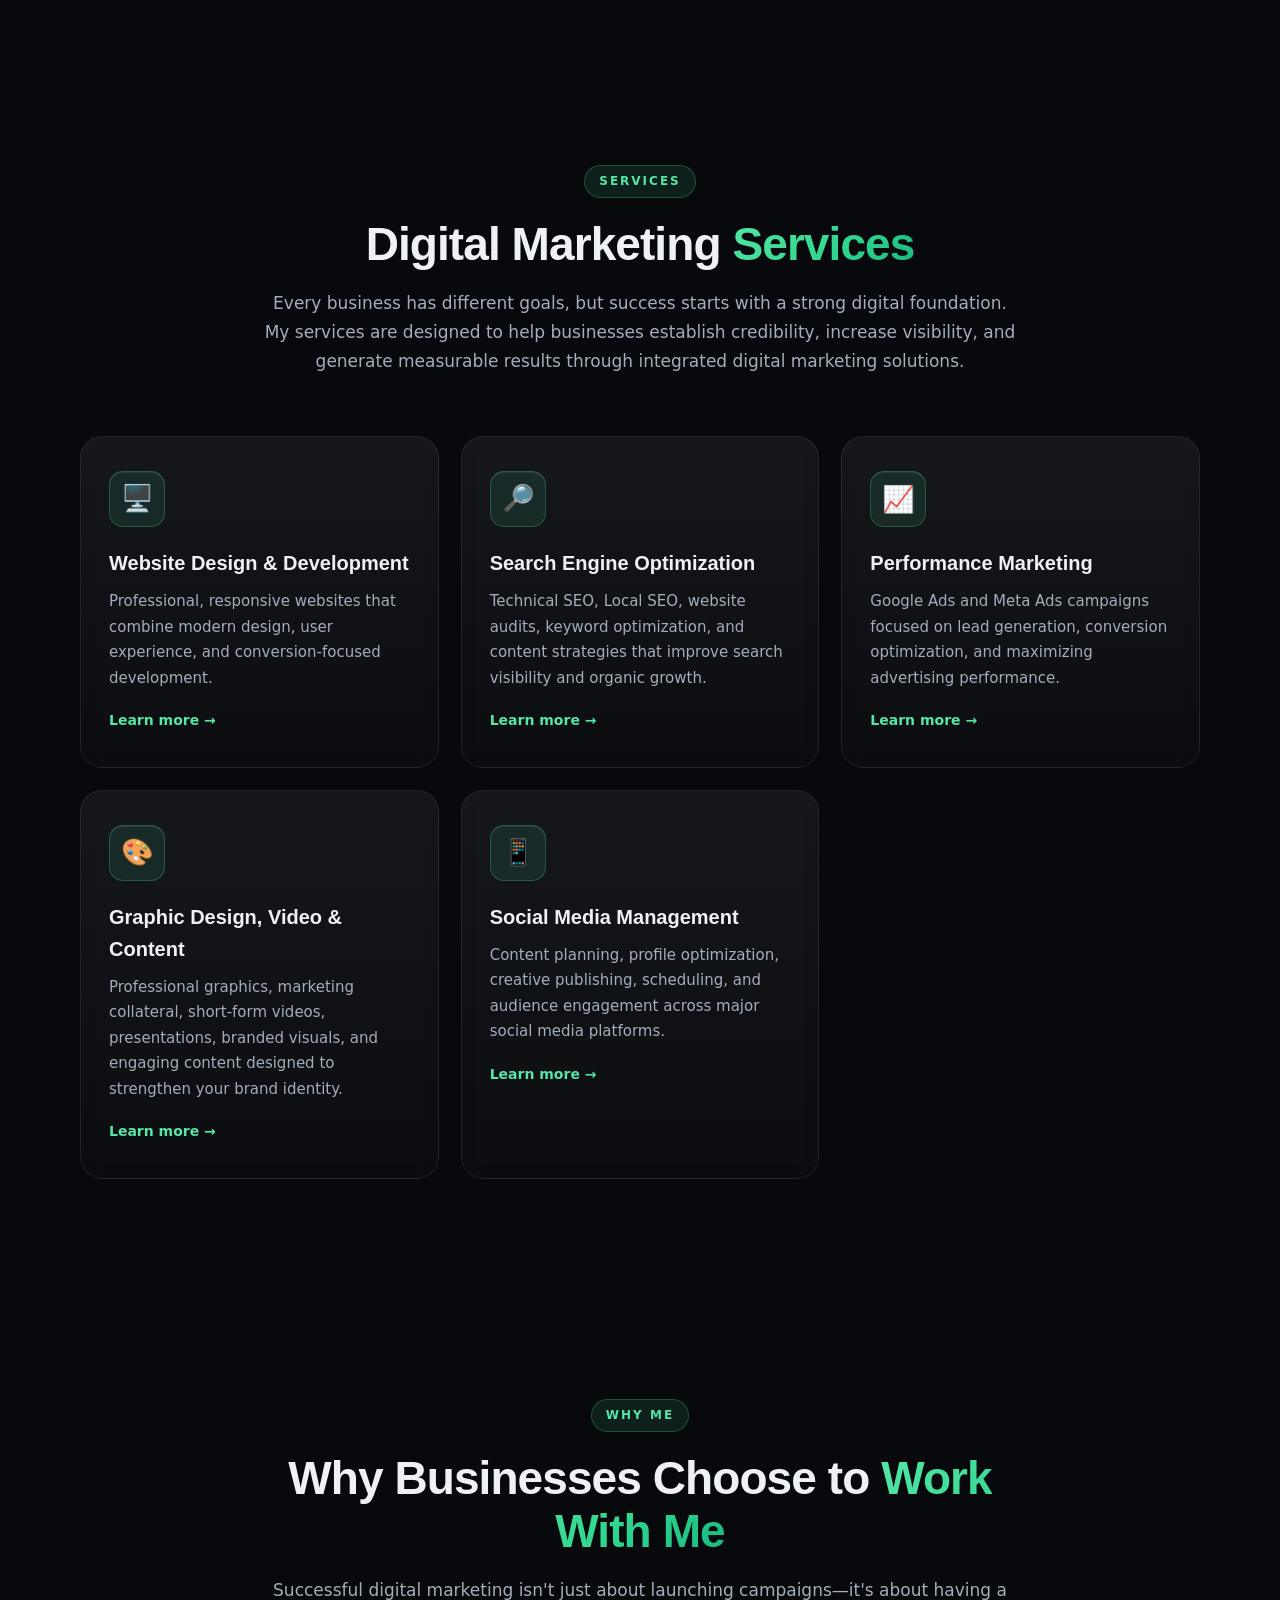
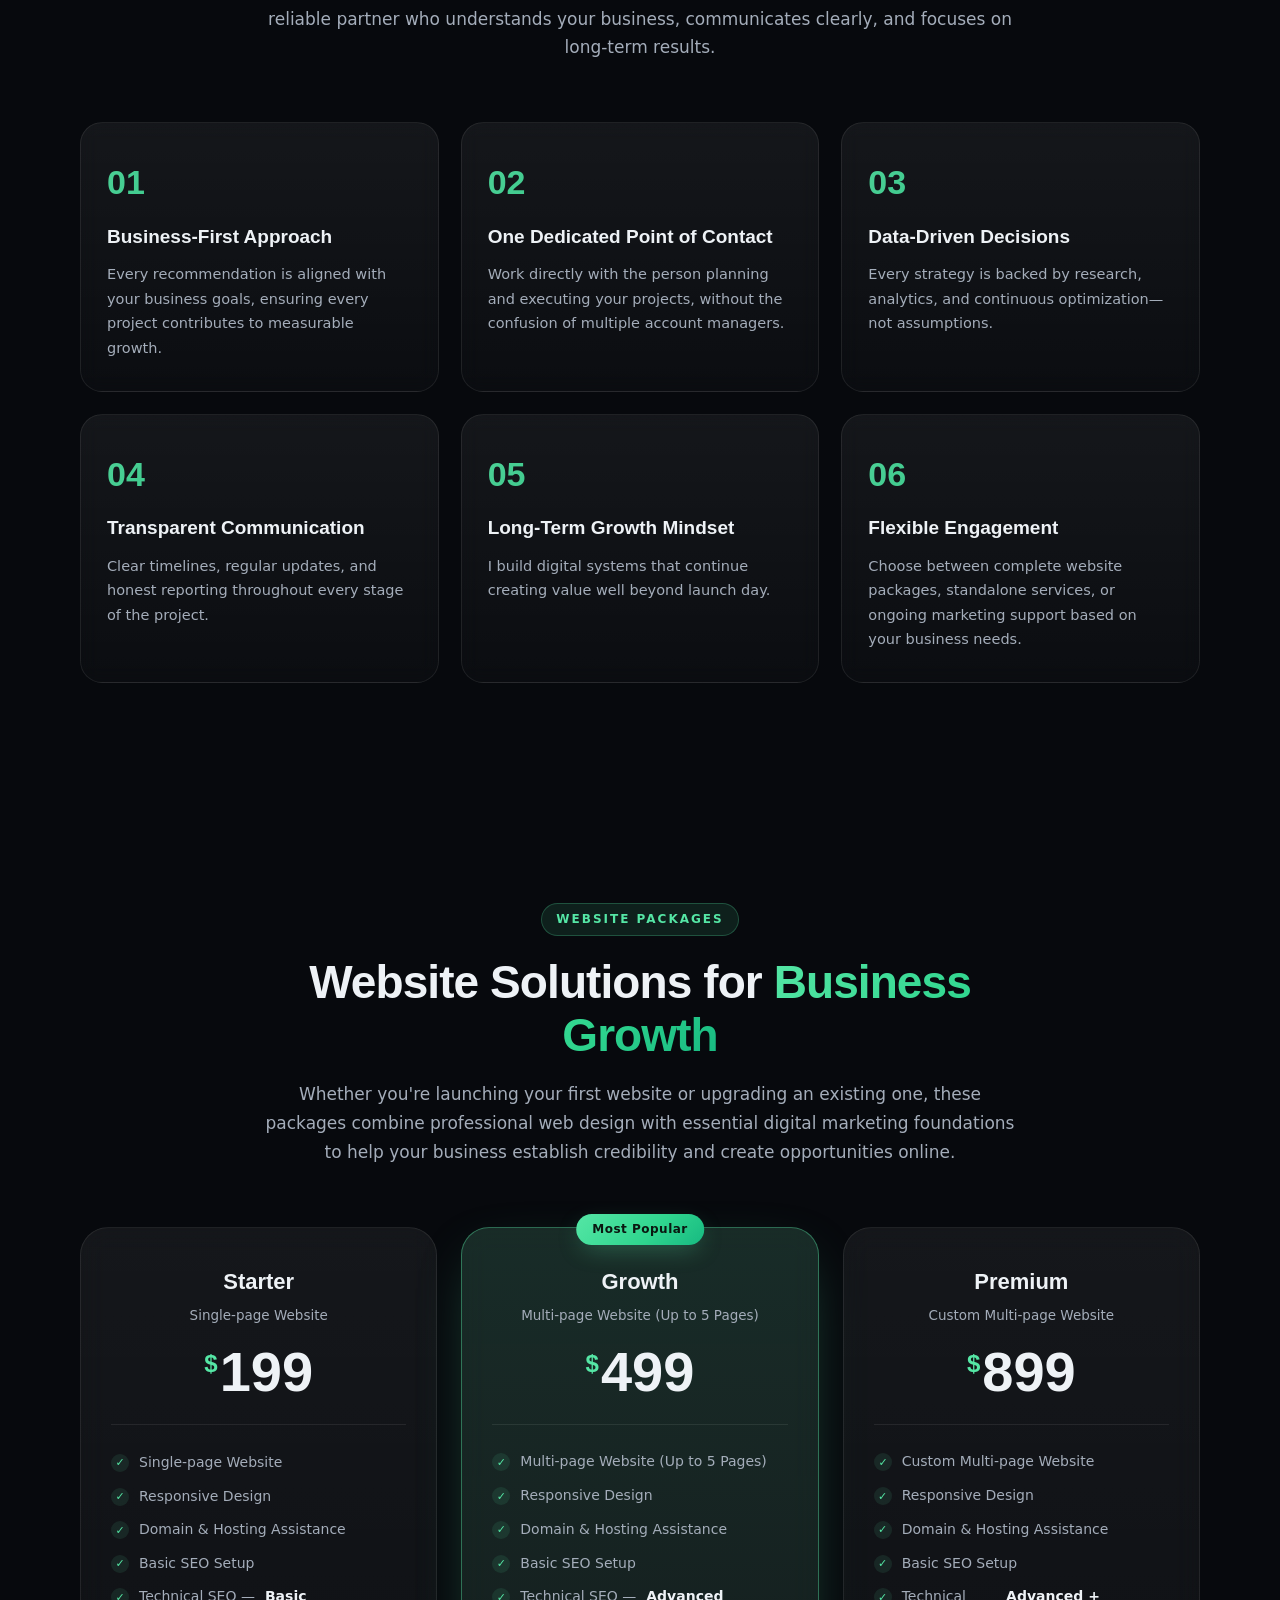
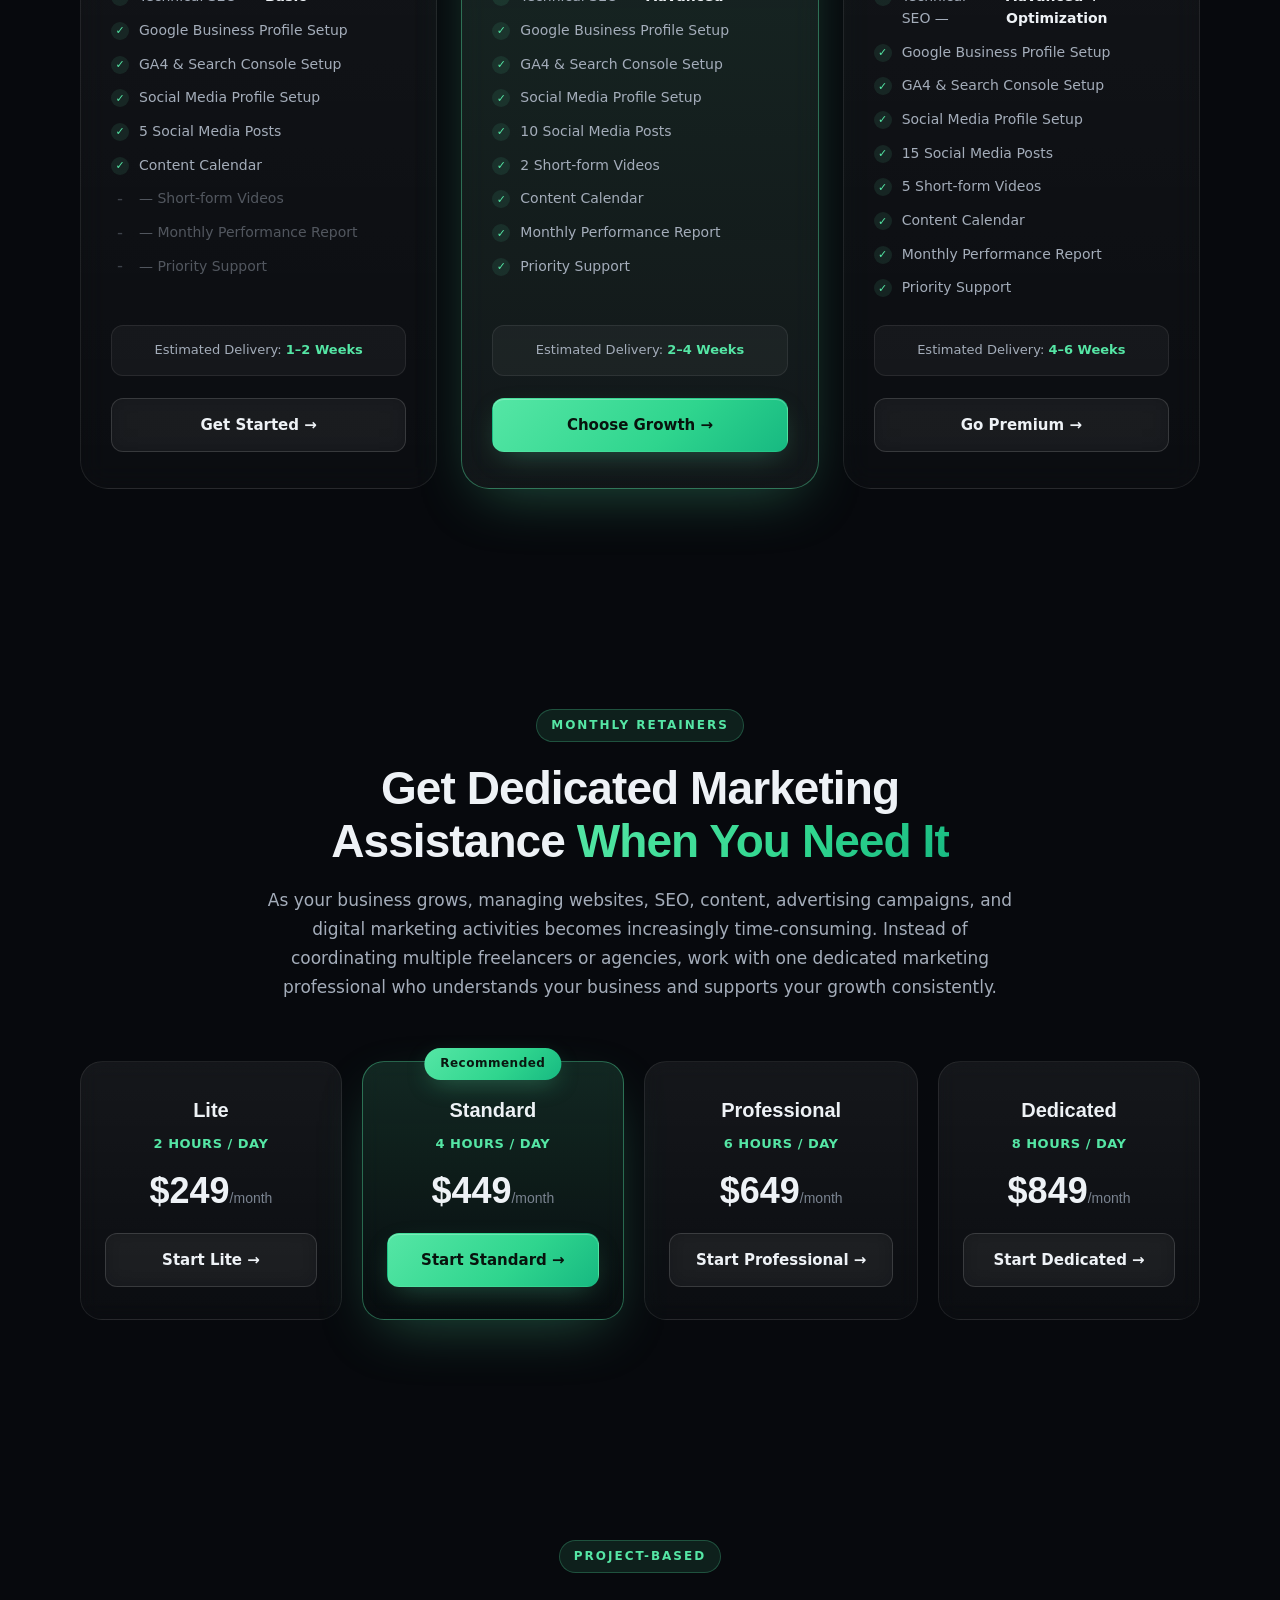
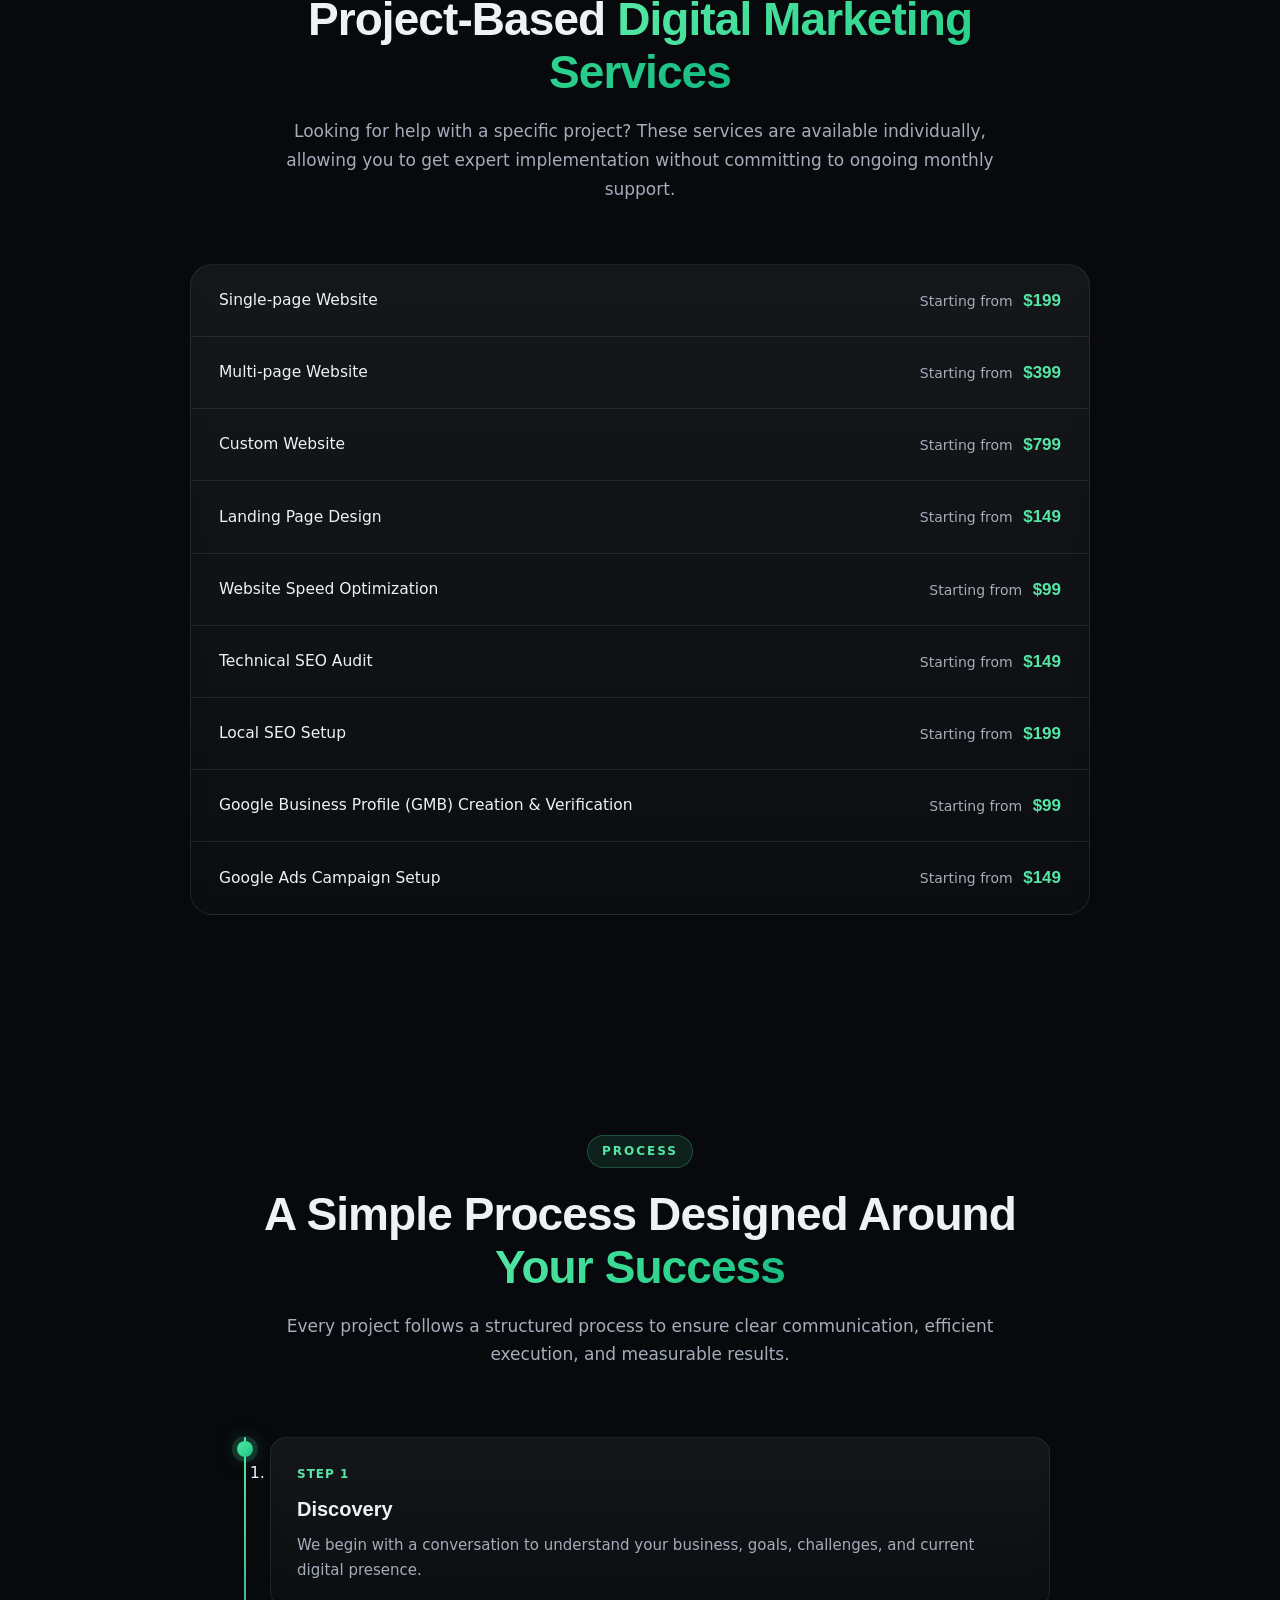
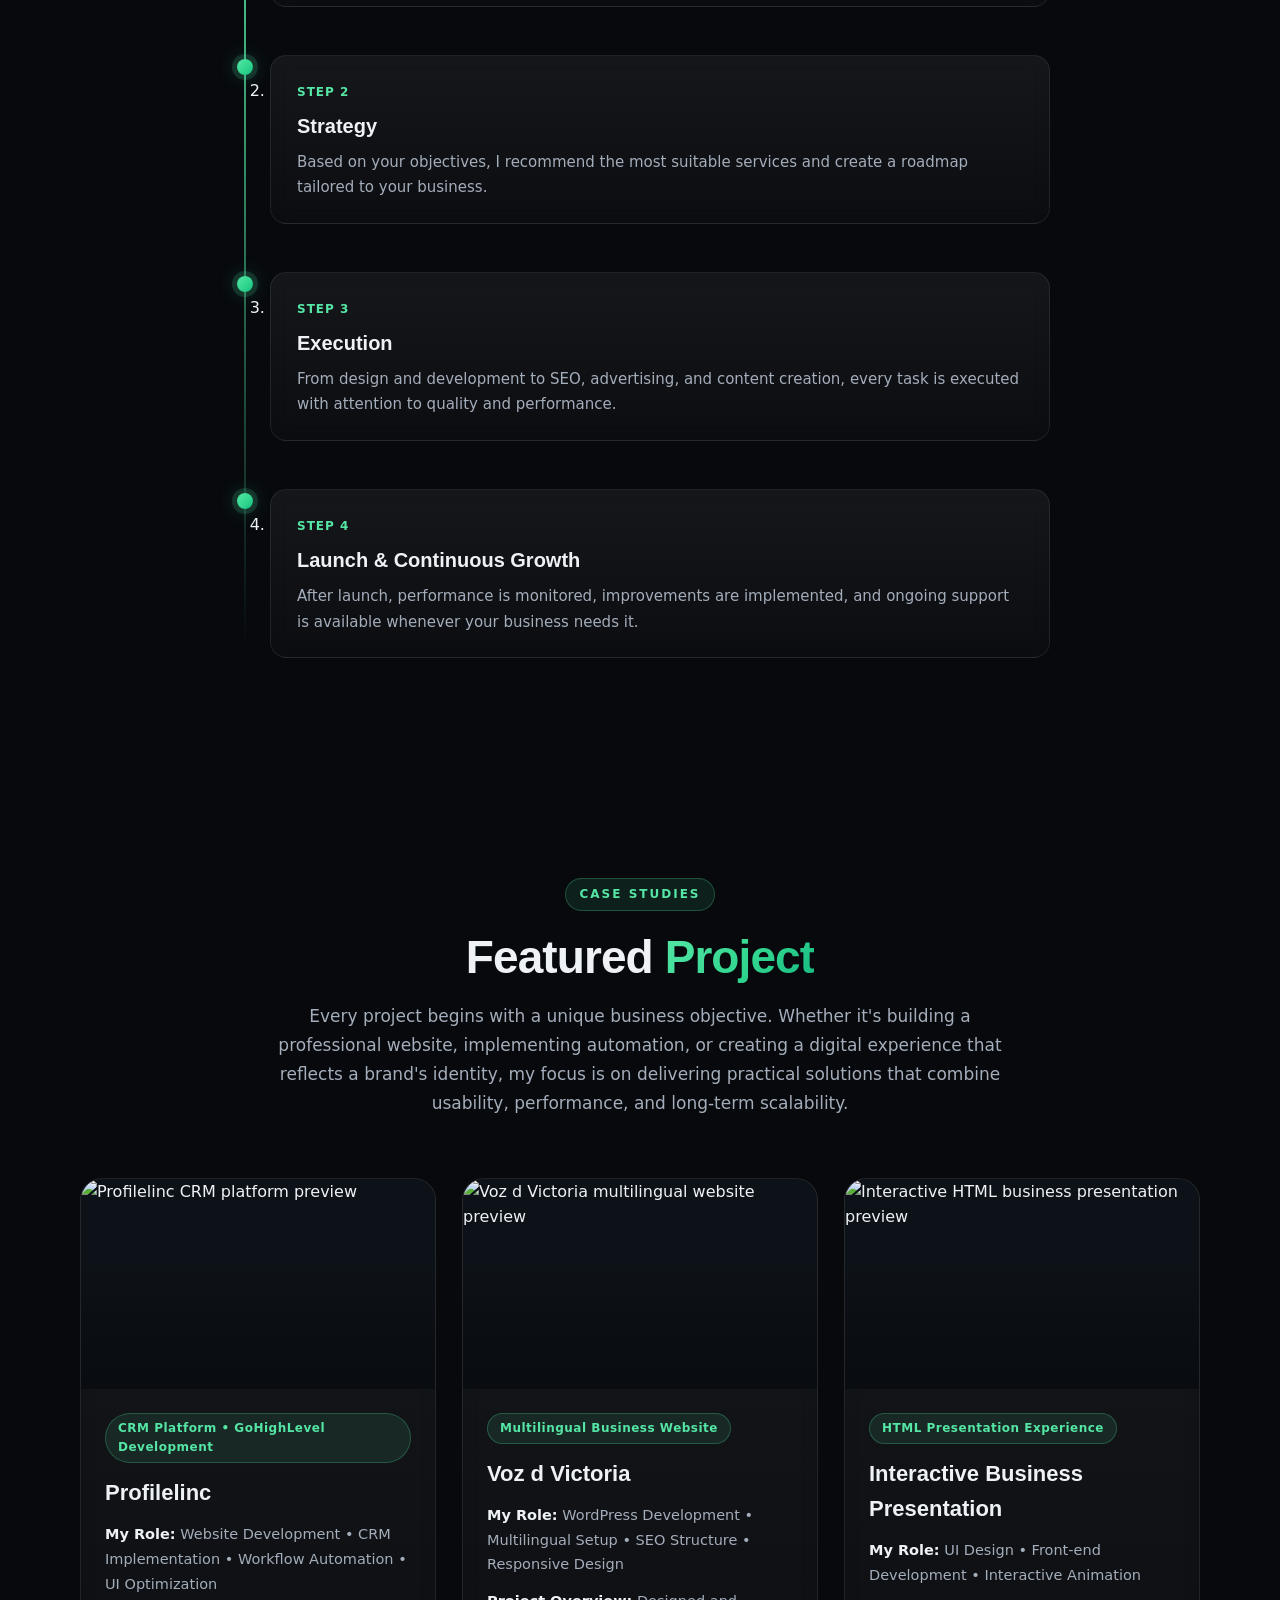
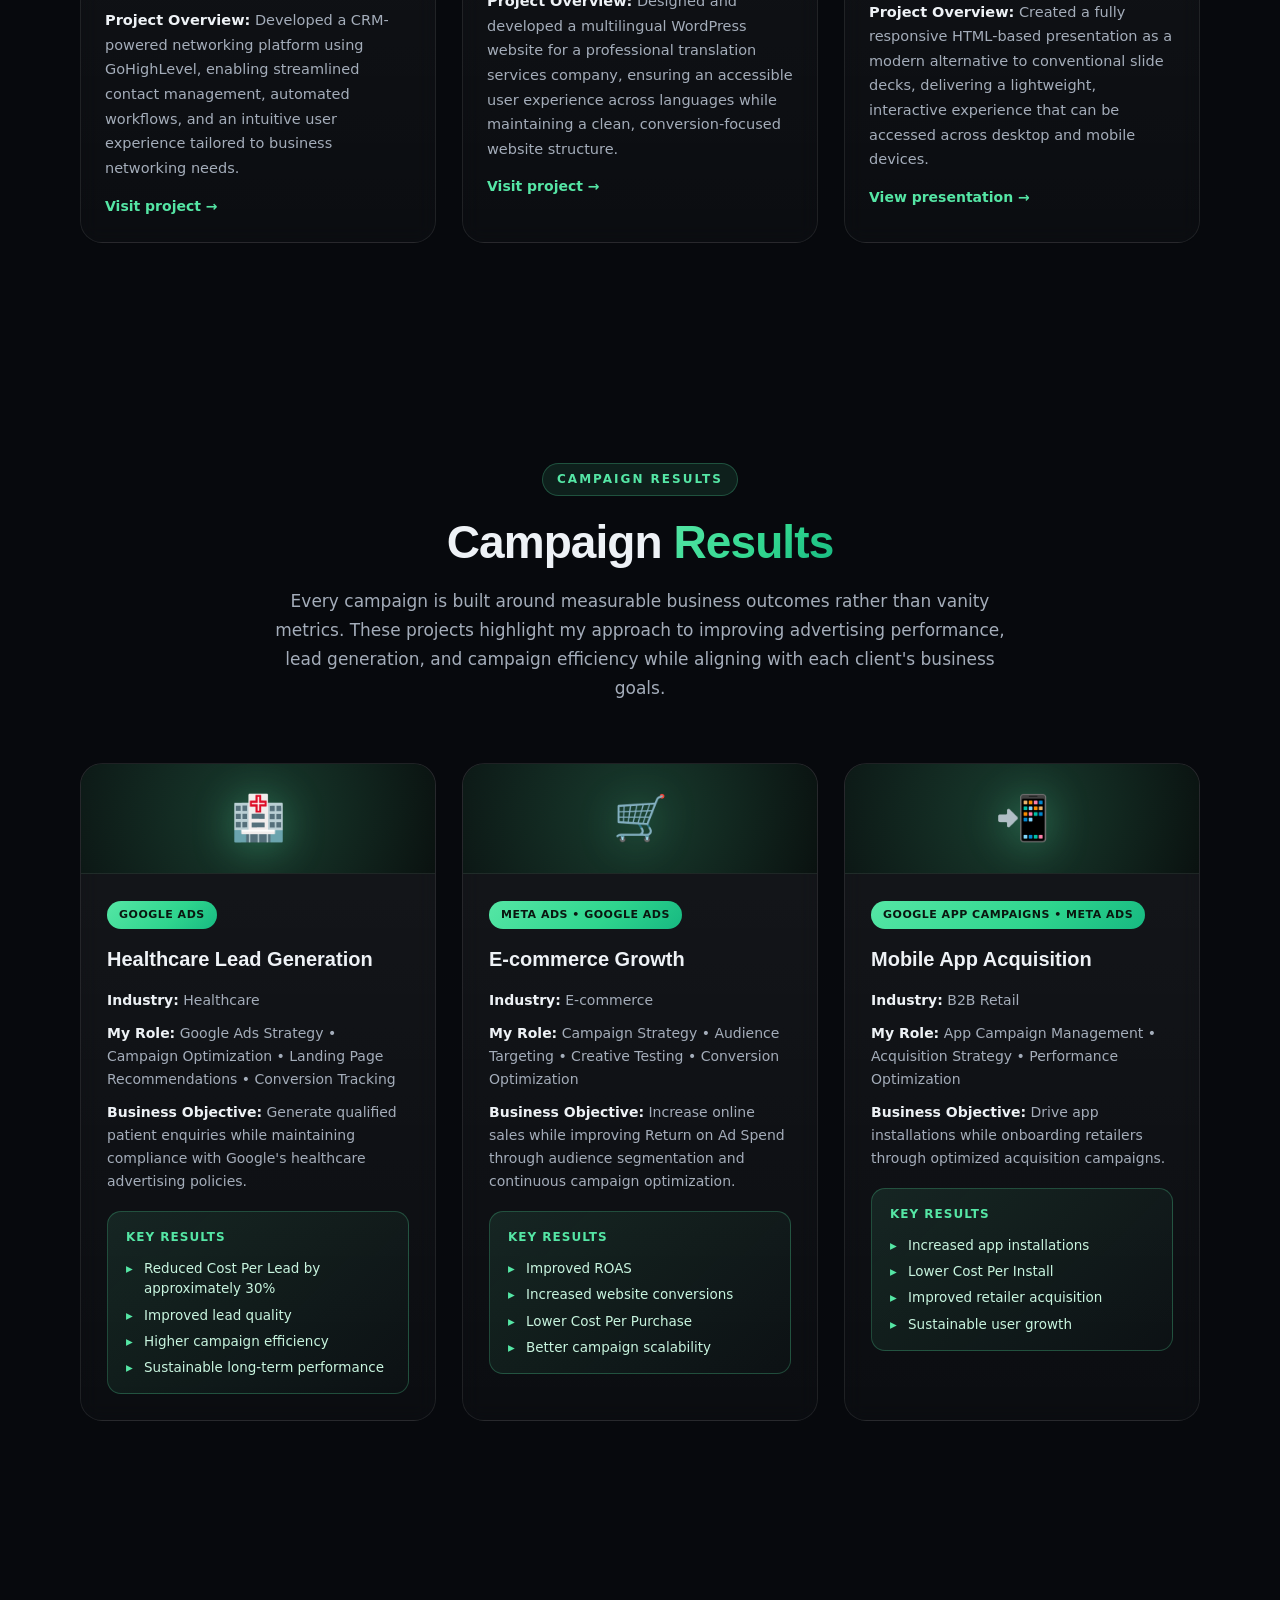
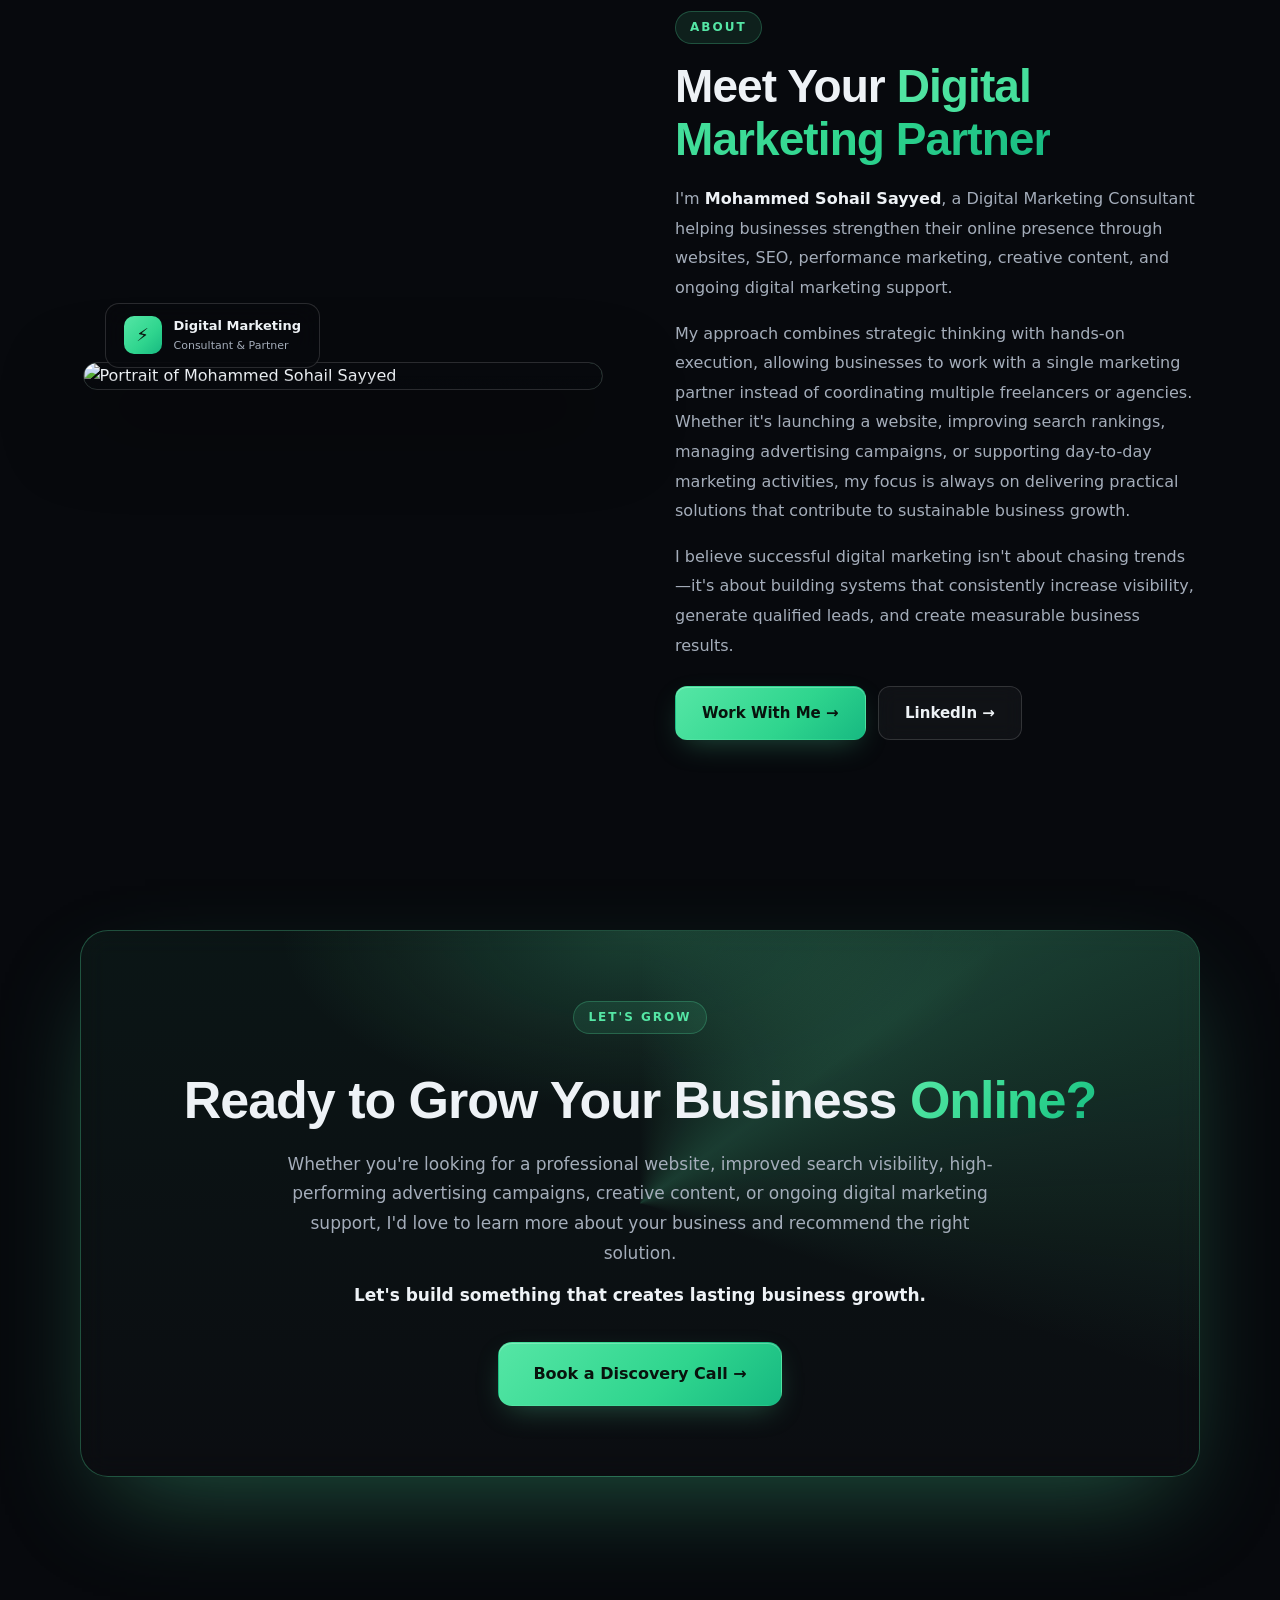
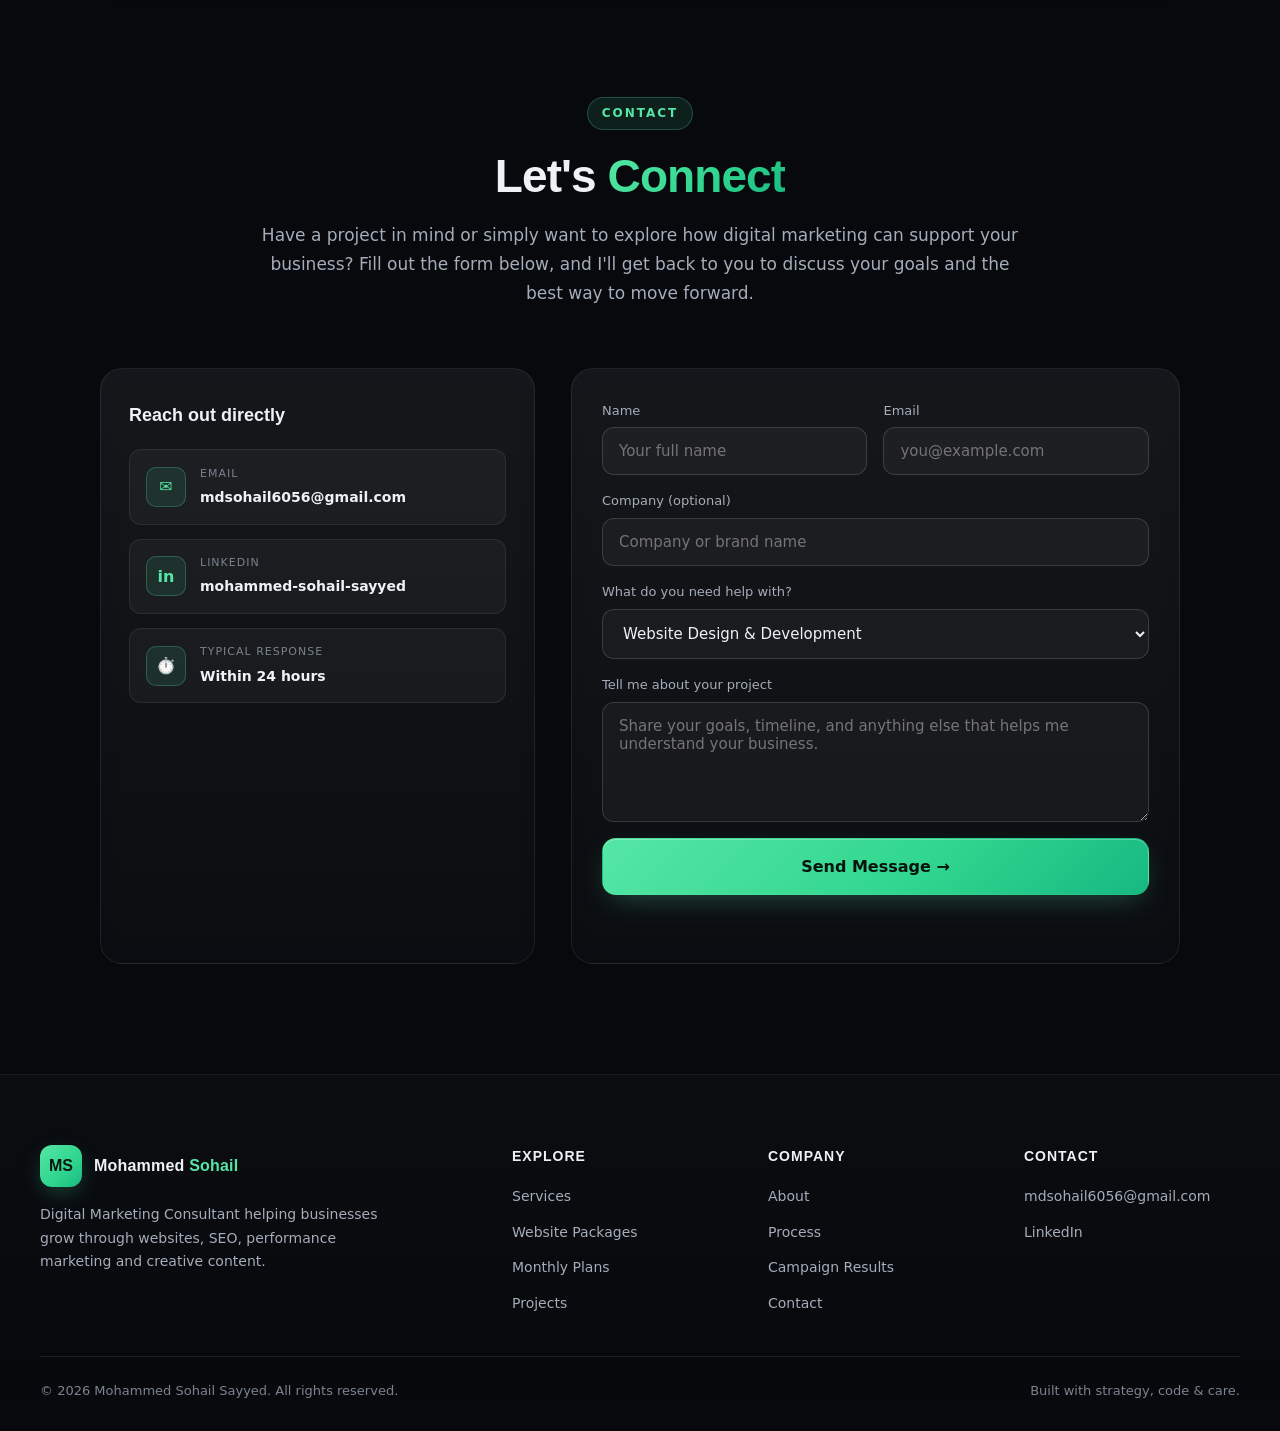
==== commit 0c4cb81c: "Update index.html" ====
--- a/index.html
+++ b/index.html
@@ -3,8 +3,10 @@
 <head>
   <meta charset="UTF-8" />
   <meta name="viewport" content="width=device-width, initial-scale=1.0" />
-  <title>Mohammed Sohail Sayyed — Digital Marketing Solutions That Help Your Business Grow</title>
-  <meta name="description" content="Strategic websites, SEO, performance marketing, social media and creative digital solutions built to attract the right audience, generate qualified leads, and drive long-term business growth." />
+  <title>Freelance Digital Marketing Consultant | SEO, Website Design & Performance Marketing</title>
+  <meta name="description" content="Freelance Digital Marketing Consultant offering SEO, Website Design, Google Ads, Meta Ads, Social Media Marketing and Local SEO to help businesses generate more traffic, leads and sales." />
+  <link rel="canonical" href="https://mohammed6056.github.io/" />
+  <meta name="robots" content="index, follow">
   <meta name="author" content="Mohammed Sohail Sayyed" />
   <meta property="og:title" content="Mohammed Sohail Sayyed — Digital Marketing Solutions That Help Your Business Grow" />
   <meta property="og:description" content="Websites, SEO, performance marketing, social media & creative content — built for measurable growth." />
@@ -13,6 +15,27 @@
   <link rel="icon" href="data:image/svg+xml,%3Csvg xmlns='http://www.w3.org/2000/svg' viewBox='0 0 100 100'%3E%3Ctext y='.9em' font-size='90'%3E%E2%9A%A1%3C/text%3E%3C/svg%3E" />
   <link href="https://fonts.googleapis.com/css2?family=Inter:wght@300;400;500;600;700;800;900&family=Sora:wght@600;700;800&display=swap" rel="stylesheet" />
   <link rel="stylesheet" href="style.css" />
+<script type="application/ld+json">
+{
+  "@context":"https://schema.org",
+  "@type":"Person",
+  "name":"Mohammed Sohail Sayyed",
+  "url":"https://mohammed6056.github.io/",
+  "jobTitle":"Digital Marketing Consultant",
+  "image":"https://YOUR-IMAGE.jpg",
+  "sameAs":[
+    "https://www.linkedin.com/in/mohammed-sohail-sayyed"
+  ],
+  "knowsAbout":[
+    "SEO",
+    "Google Ads",
+    "Meta Ads",
+    "Website Design",
+    "Web Development",
+    "Social Media Marketing"
+  ]
+}
+</script>
 </head>
 <body>
 
--- a/style.css
+++ b/style.css
@@ -0,0 +1,873 @@
+/* ==========================================================================
+   Mohammed Sohail Sayyed — Portfolio Landing
+   Premium dark theme • Green accent #55e6a5 • Glassmorphism
+   ========================================================================== */
+
+:root{
+  --bg:              #07090d;
+  --bg-2:            #0b0f16;
+  --surface:         rgba(255,255,255,0.04);
+  --surface-2:       rgba(255,255,255,0.06);
+  --surface-strong:  rgba(255,255,255,0.08);
+  --border:          rgba(255,255,255,0.08);
+  --border-strong:   rgba(255,255,255,0.14);
+  --text:            #eef2f6;
+  --text-muted:      #a4adba;
+  --text-dim:        #7a8390;
+  --accent:          #55e6a5;
+  --accent-2:        #2fd58e;
+  --accent-glow:     rgba(85,230,165,0.35);
+  --accent-soft:     rgba(85,230,165,0.10);
+  --danger:          #ff6b6b;
+  --radius-sm:       10px;
+  --radius:          16px;
+  --radius-lg:       22px;
+  --radius-xl:       28px;
+  --shadow-1:        0 10px 40px rgba(0,0,0,0.35);
+  --shadow-glow:     0 20px 60px -20px rgba(85,230,165,0.35);
+  --grad-accent:     linear-gradient(135deg, #55e6a5 0%, #2fd58e 60%, #17b981 100%);
+  --grad-surface:    linear-gradient(180deg, rgba(255,255,255,0.06), rgba(255,255,255,0.02));
+  --grad-hero:       radial-gradient(1200px 600px at 50% -10%, rgba(85,230,165,0.18), transparent 60%);
+  --font-sans:       'Inter', system-ui, -apple-system, Segoe UI, Roboto, sans-serif;
+  --font-display:    'Sora', 'Inter', sans-serif;
+  --container:       1200px;
+  --ease:            cubic-bezier(.2,.7,.2,1);
+}
+
+*{ margin:0; padding:0; box-sizing:border-box; }
+html{ scroll-behavior:smooth; scroll-padding-top:90px; }
+body{
+  font-family:var(--font-sans);
+  background:var(--bg);
+  color:var(--text);
+  line-height:1.6;
+  -webkit-font-smoothing:antialiased;
+  overflow-x:hidden;
+  background-image:
+    radial-gradient(1000px 500px at 85% 10%, rgba(85,230,165,0.06), transparent 60%),
+    radial-gradient(900px 500px at -10% 40%, rgba(85,230,165,0.05), transparent 60%),
+    linear-gradient(180deg, #06080c 0%, #0a0e14 100%);
+  background-attachment: fixed;
+}
+img{ max-width:100%; display:block; }
+a{ color:inherit; text-decoration:none; }
+ul{ list-style:none; }
+button{ font-family:inherit; }
+
+/* ============ AMBIENT GLOWS ============ */
+.ambient{
+  position:fixed; inset:0; z-index:0; pointer-events:none; overflow:hidden;
+}
+.glow{
+  position:absolute; border-radius:50%; filter:blur(90px); opacity:.55;
+}
+.glow-1{ width:520px; height:520px; background:rgba(85,230,165,0.18); top:-140px; left:-140px; animation:float 18s ease-in-out infinite; }
+.glow-2{ width:600px; height:600px; background:rgba(85,230,165,0.10); bottom:-220px; right:-180px; animation:float 22s ease-in-out infinite reverse; }
+.glow-3{ width:380px; height:380px; background:rgba(120,180,255,0.08); top:40%; left:55%; animation:float 26s ease-in-out infinite; }
+@keyframes float{
+  0%,100%{ transform:translate(0,0) scale(1); }
+  50%{ transform:translate(40px,-30px) scale(1.06); }
+}
+
+/* ============ PROGRESS BAR ============ */
+.progress-bar{
+  position:fixed; top:0; left:0; height:3px; width:0%;
+  background:var(--grad-accent);
+  box-shadow:0 0 12px var(--accent-glow);
+  z-index:9999; transition:width .08s linear;
+}
+
+/* ============ NAV ============ */
+.nav{
+  position:fixed; top:0; left:0; right:0; z-index:1000;
+  display:flex; align-items:center; justify-content:space-between;
+  padding:18px 40px;
+  background:rgba(7,9,13,0.55);
+  backdrop-filter:blur(18px) saturate(140%);
+  -webkit-backdrop-filter:blur(18px) saturate(140%);
+  border-bottom:1px solid transparent;
+  transition:all .3s var(--ease);
+}
+.nav.scrolled{
+  padding:12px 40px;
+  background:rgba(7,9,13,0.82);
+  border-bottom:1px solid var(--border);
+  box-shadow:0 12px 40px rgba(0,0,0,0.4);
+}
+.logo{ display:flex; align-items:center; gap:12px; }
+.logo-mark{
+  width:42px; height:42px; border-radius:12px;
+  display:grid; place-items:center;
+  background:var(--grad-accent);
+  color:#0a1710; font-weight:800; font-family:var(--font-display);
+  box-shadow:0 8px 24px -6px var(--accent-glow);
+}
+.logo-text{
+  font-family:var(--font-display);
+  font-weight:700; font-size:16px; color:var(--text); letter-spacing:.2px;
+}
+.logo-text em{ color:var(--accent); font-style:normal; }
+
+.nav-links{
+  display:flex; gap:6px; align-items:center;
+}
+.nav-link{
+  position:relative; font-size:14px; font-weight:500; color:var(--text-muted);
+  padding:10px 14px; border-radius:10px;
+  transition:color .25s, background .25s;
+}
+.nav-link:hover{ color:var(--text); background:var(--surface); }
+.nav-link.active{ color:var(--accent); }
+.nav-link.active::after{
+  content:""; position:absolute; left:14px; right:14px; bottom:4px;
+  height:2px; background:var(--grad-accent); border-radius:2px;
+  box-shadow:0 0 10px var(--accent-glow);
+}
+
+.nav-cta{ display:inline-flex; }
+.hamburger{
+  display:none; flex-direction:column; gap:6px;
+  background:transparent; border:0; cursor:pointer; padding:8px;
+}
+.hamburger span{
+  width:24px; height:2px; background:var(--text);
+  border-radius:2px; transition:all .3s var(--ease);
+}
+.hamburger.open span:nth-child(1){ transform:translateY(8px) rotate(45deg); }
+.hamburger.open span:nth-child(2){ opacity:0; }
+.hamburger.open span:nth-child(3){ transform:translateY(-8px) rotate(-45deg); }
+
+.mobile-menu{
+  position:fixed; inset:0; z-index:999;
+  background:rgba(7,9,13,0.98); backdrop-filter:blur(20px);
+  display:none; align-items:center; justify-content:center;
+}
+.mobile-menu.open{ display:flex; }
+.mobile-menu ul{ display:flex; flex-direction:column; gap:22px; text-align:center; }
+.mobile-menu a{ font-size:22px; font-weight:600; color:var(--text); }
+.mobile-menu a:hover{ color:var(--accent); }
+
+/* ============ BUTTONS ============ */
+.btn{
+  display:inline-flex; align-items:center; justify-content:center; gap:8px;
+  padding:14px 26px; border-radius:12px; border:1px solid transparent;
+  font-size:15px; font-weight:600; cursor:pointer;
+  transition:transform .25s var(--ease), box-shadow .25s var(--ease),
+             background .25s, color .25s, border-color .25s;
+  white-space:nowrap;
+}
+.btn-sm{ padding:10px 18px; font-size:13px; border-radius:10px; }
+.btn-lg{ padding:18px 34px; font-size:16px; border-radius:14px; }
+.btn-block{ width:100%; }
+.btn-primary{
+  background:var(--grad-accent); color:#08130d;
+  box-shadow:0 10px 30px -10px var(--accent-glow), inset 0 1px 0 rgba(255,255,255,0.25);
+}
+.btn-primary:hover{
+  transform:translateY(-2px);
+  box-shadow:0 18px 40px -12px var(--accent-glow), inset 0 1px 0 rgba(255,255,255,0.3);
+}
+.btn-outline{
+  background:var(--surface); color:var(--text);
+  border-color:var(--border-strong);
+  backdrop-filter:blur(10px);
+}
+.btn-outline:hover{
+  border-color:var(--accent);
+  color:var(--accent);
+  transform:translateY(-2px);
+  box-shadow:0 10px 30px -14px var(--accent-glow);
+}
+
+/* ============ LAYOUT / TYPO ============ */
+.section{
+  position:relative; z-index:1;
+  padding:110px 40px;
+  max-width:var(--container);
+  margin:0 auto;
+}
+.section-head{
+  max-width:760px; margin:0 auto 60px; text-align:center;
+}
+.kicker{
+  display:inline-block;
+  font-size:12px; font-weight:600; letter-spacing:2px; text-transform:uppercase;
+  color:var(--accent);
+  padding:6px 14px; border-radius:99px;
+  background:var(--accent-soft);
+  border:1px solid rgba(85,230,165,0.25);
+  margin-bottom:20px;
+}
+.kicker.light{ color:var(--accent); }
+.section-head h2, .about-text h2{
+  font-family:var(--font-display);
+  font-size:clamp(30px, 4vw, 46px);
+  font-weight:800; line-height:1.15; color:var(--text);
+  margin-bottom:18px; letter-spacing:-0.02em;
+}
+.section-head p{
+  color:var(--text-muted); font-size:17px; line-height:1.7;
+}
+.accent{
+  background:var(--grad-accent); -webkit-background-clip:text; background-clip:text;
+  -webkit-text-fill-color:transparent; color:transparent;
+}
+
+/* ============ HERO ============ */
+.hero{
+  position:relative; z-index:1;
+  min-height:100vh;
+  display:flex; align-items:center; justify-content:center;
+  text-align:center;
+  padding:140px 24px 80px;
+  background:var(--grad-hero);
+}
+.hero-inner{ max-width:900px; width:100%; }
+.eyebrow{
+  display:inline-flex; align-items:center; gap:8px;
+  padding:8px 16px; border-radius:99px;
+  background:var(--surface); border:1px solid var(--border-strong);
+  font-size:13px; color:var(--text-muted); font-weight:500;
+  margin-bottom:28px;
+  backdrop-filter:blur(10px);
+}
+.eyebrow .dot{
+  width:8px; height:8px; border-radius:50%; background:var(--accent);
+  box-shadow:0 0 0 4px var(--accent-soft), 0 0 12px var(--accent);
+  animation:pulseDot 2s ease-in-out infinite;
+}
+@keyframes pulseDot{
+  0%,100%{ box-shadow:0 0 0 4px var(--accent-soft), 0 0 12px var(--accent); }
+  50%{ box-shadow:0 0 0 8px transparent, 0 0 6px var(--accent); }
+}
+.hero h1{
+  font-family:var(--font-display);
+  font-size:clamp(38px, 6vw, 78px);
+  font-weight:800; line-height:1.05; letter-spacing:-0.03em;
+  margin-bottom:28px;
+}
+.hero .lead{
+  font-size:clamp(16px, 1.6vw, 19px); color:var(--text-muted);
+  line-height:1.75; max-width:760px; margin:0 auto 16px;
+}
+.hero .lead.sub{ color:var(--text-dim); font-size:16px; margin-bottom:36px; }
+.hero-btns{ display:flex; gap:14px; flex-wrap:wrap; justify-content:center; }
+
+/* Marquee */
+.hero-marquee{
+  margin-top:70px;
+  border-top:1px solid var(--border);
+  border-bottom:1px solid var(--border);
+  padding:16px 0; overflow:hidden;
+  mask-image:linear-gradient(90deg, transparent, #000 15%, #000 85%, transparent);
+}
+.marquee-track{
+  display:flex; gap:36px; white-space:nowrap;
+  animation:marquee 28s linear infinite;
+}
+.marquee-track span{
+  color:var(--text-dim); font-family:var(--font-display); font-weight:600;
+  font-size:14px; letter-spacing:2px; text-transform:uppercase;
+}
+.marquee-track span:nth-child(odd){ color:var(--accent); opacity:.9; }
+@keyframes marquee{
+  from{ transform:translateX(0); }
+  to  { transform:translateX(-50%); }
+}
+
+/* ============ TRUST / COUNTERS ============ */
+.trust{ padding-top:60px; }
+.counters{
+  display:grid; grid-template-columns:repeat(4,1fr); gap:20px;
+}
+.counter-card{
+  padding:36px 24px; border-radius:var(--radius-lg);
+  background:var(--grad-surface);
+  border:1px solid var(--border);
+  backdrop-filter:blur(10px);
+  text-align:center; position:relative; overflow:hidden;
+  transition:transform .3s var(--ease), border-color .3s, box-shadow .3s;
+}
+.counter-card::before{
+  content:""; position:absolute; inset:-1px;
+  border-radius:inherit; padding:1px;
+  background:linear-gradient(135deg, rgba(85,230,165,0.4), transparent 60%);
+  -webkit-mask:linear-gradient(#000 0 0) content-box, linear-gradient(#000 0 0);
+  -webkit-mask-composite:xor; mask-composite:exclude;
+  opacity:0; transition:opacity .3s;
+}
+.counter-card:hover{
+  transform:translateY(-6px);
+  border-color:rgba(85,230,165,0.3);
+  box-shadow:var(--shadow-glow);
+}
+.counter-card:hover::before{ opacity:1; }
+.counter{
+  font-family:var(--font-display);
+  font-size:clamp(38px, 4vw, 56px); font-weight:800;
+  background:var(--grad-accent); -webkit-background-clip:text; background-clip:text;
+  -webkit-text-fill-color:transparent;
+  margin-bottom:8px; line-height:1;
+}
+.counter-card p{ color:var(--text-muted); font-size:14px; font-weight:500; letter-spacing:.5px; }
+
+/* ============ SERVICES ============ */
+.services-grid{
+  display:grid; grid-template-columns:repeat(3, 1fr); gap:22px;
+}
+.services-grid .service-card:nth-child(4){ grid-column:span 1; }
+.services-grid .service-card:nth-child(4),
+.services-grid .service-card:nth-child(5){ /* keep grid */ }
+.service-card{
+  position:relative;
+  padding:34px 28px; border-radius:var(--radius-lg);
+  background:var(--grad-surface);
+  border:1px solid var(--border);
+  backdrop-filter:blur(10px);
+  transition:transform .35s var(--ease), border-color .3s, box-shadow .35s;
+  overflow:hidden;
+}
+.service-card::after{
+  content:""; position:absolute; inset:0;
+  background:radial-gradient(400px 200px at var(--mx,50%) var(--my,0%), rgba(85,230,165,0.10), transparent 60%);
+  opacity:0; transition:opacity .3s; pointer-events:none;
+}
+.service-card:hover{
+  transform:translateY(-6px);
+  border-color:rgba(85,230,165,0.35);
+  box-shadow:0 24px 60px -20px rgba(0,0,0,.55), 0 0 0 1px rgba(85,230,165,0.12);
+}
+.service-card:hover::after{ opacity:1; }
+.service-icon{
+  width:56px; height:56px; border-radius:14px;
+  display:grid; place-items:center; font-size:26px;
+  background:var(--accent-soft);
+  border:1px solid rgba(85,230,165,0.25);
+  margin-bottom:20px;
+  box-shadow:inset 0 1px 0 rgba(255,255,255,0.08);
+}
+.service-card h3{
+  font-family:var(--font-display);
+  font-size:20px; font-weight:700; color:var(--text);
+  margin-bottom:10px;
+}
+.service-card p{ color:var(--text-muted); font-size:15px; line-height:1.7; margin-bottom:16px; }
+.card-link{
+  color:var(--accent); font-size:14px; font-weight:600;
+  display:inline-flex; align-items:center; gap:4px;
+  transition:gap .25s;
+}
+.card-link:hover{ gap:10px; }
+
+/* ============ WHY ============ */
+.why-grid{
+  display:grid; grid-template-columns:repeat(3,1fr); gap:22px;
+}
+.why-card{
+  position:relative;
+  padding:32px 26px 30px; border-radius:var(--radius-lg);
+  background:var(--grad-surface);
+  border:1px solid var(--border);
+  backdrop-filter:blur(10px);
+  transition:transform .35s var(--ease), border-color .3s, box-shadow .35s;
+}
+.why-card:hover{
+  transform:translateY(-4px);
+  border-color:rgba(85,230,165,0.3);
+  box-shadow:var(--shadow-glow);
+}
+.why-num{
+  font-family:var(--font-display);
+  font-size:34px; font-weight:800;
+  background:var(--grad-accent); -webkit-background-clip:text; background-clip:text;
+  -webkit-text-fill-color:transparent;
+  display:block; margin-bottom:12px;
+  opacity:.9;
+}
+.why-card h3{
+  font-family:var(--font-display);
+  font-size:19px; font-weight:700; color:var(--text); margin-bottom:10px;
+}
+.why-card p{ color:var(--text-muted); font-size:14.5px; line-height:1.7; }
+
+/* ============ PRICING (WEBSITE PACKAGES) ============ */
+.pricing-grid{
+  display:grid; grid-template-columns:repeat(3,1fr); gap:24px;
+  align-items:stretch;
+}
+.price-card{
+  position:relative;
+  padding:36px 30px; border-radius:var(--radius-xl);
+  background:var(--grad-surface);
+  border:1px solid var(--border);
+  backdrop-filter:blur(14px);
+  display:flex; flex-direction:column;
+  transition:transform .35s var(--ease), border-color .3s, box-shadow .35s;
+}
+.price-card:hover{ transform:translateY(-6px); border-color:rgba(85,230,165,0.25); }
+.price-card.featured{
+  background:
+    linear-gradient(180deg, rgba(85,230,165,0.12), rgba(85,230,165,0.02)),
+    var(--surface);
+  border-color:rgba(85,230,165,0.4);
+  box-shadow:var(--shadow-glow);
+  transform:translateY(-8px);
+}
+.price-card.featured:hover{ transform:translateY(-14px); }
+.badge-featured{
+  position:absolute; top:-14px; left:50%; transform:translateX(-50%);
+  background:var(--grad-accent); color:#0a1710;
+  padding:6px 16px; border-radius:99px;
+  font-size:12px; font-weight:700; letter-spacing:.5px;
+  box-shadow:0 8px 24px -6px var(--accent-glow);
+}
+.price-head{ text-align:center; padding-bottom:24px; border-bottom:1px solid var(--border); }
+.price-head h3{
+  font-family:var(--font-display);
+  font-size:22px; font-weight:700; color:var(--text); margin-bottom:6px;
+}
+.price-sub{ color:var(--text-muted); font-size:13.5px; margin-bottom:18px; }
+.price{
+  font-family:var(--font-display);
+  font-size:56px; font-weight:800; color:var(--text); line-height:1;
+  display:inline-flex; align-items:flex-start; gap:2px;
+}
+.price .currency{ font-size:24px; color:var(--accent); font-weight:700; margin-top:8px; }
+.price-features{
+  padding:26px 0; flex:1;
+  display:flex; flex-direction:column; gap:12px;
+}
+.price-features li{
+  display:flex; align-items:flex-start; gap:10px;
+  font-size:14px; color:var(--text-muted); line-height:1.55;
+}
+.price-features li::before{
+  content:"✓"; color:var(--accent); font-weight:700; flex-shrink:0;
+  width:18px; height:18px; display:grid; place-items:center;
+  background:var(--accent-soft); border-radius:50%; font-size:11px;
+  margin-top:2px;
+}
+.price-features li.muted{ opacity:.45; }
+.price-features li.muted::before{ content:"–"; color:var(--text-dim); background:transparent; }
+.price-features li strong{ color:var(--text); font-weight:600; }
+.delivery{
+  padding:14px 16px; margin-bottom:22px;
+  background:var(--surface); border-radius:12px;
+  border:1px solid var(--border);
+  font-size:13px; color:var(--text-muted); text-align:center;
+}
+.delivery strong{ color:var(--accent); }
+
+/* ============ MONTHLY PLANS ============ */
+.plan-grid{
+  display:grid; grid-template-columns:repeat(4,1fr); gap:20px;
+}
+.plan-card{
+  position:relative;
+  padding:32px 24px; border-radius:var(--radius-lg);
+  background:var(--grad-surface);
+  border:1px solid var(--border);
+  backdrop-filter:blur(10px);
+  text-align:center;
+  transition:transform .35s var(--ease), border-color .3s, box-shadow .35s;
+}
+.plan-card:hover{ transform:translateY(-6px); border-color:rgba(85,230,165,0.3); box-shadow:var(--shadow-glow); }
+.plan-card.featured{
+  background:linear-gradient(180deg, rgba(85,230,165,0.14), rgba(85,230,165,0.02));
+  border-color:rgba(85,230,165,0.4);
+  box-shadow:var(--shadow-glow);
+}
+.plan-card h3{ font-family:var(--font-display); font-size:20px; margin-bottom:8px; }
+.plan-hours{ color:var(--accent); font-size:13px; font-weight:600; letter-spacing:.5px; margin-bottom:18px; text-transform:uppercase; }
+.plan-price{
+  font-family:var(--font-display); font-size:36px; font-weight:800;
+  color:var(--text); line-height:1; margin-bottom:24px;
+}
+.plan-price span{ font-size:14px; color:var(--text-dim); font-weight:500; }
+
+/* ============ PROJECT SERVICES LIST ============ */
+.service-list{
+  max-width:900px; margin:0 auto;
+  border:1px solid var(--border); border-radius:var(--radius-lg);
+  background:var(--grad-surface); backdrop-filter:blur(10px);
+  overflow:hidden;
+}
+.service-row{
+  display:flex; justify-content:space-between; align-items:center; gap:20px;
+  padding:22px 28px;
+  border-bottom:1px solid var(--border);
+  transition:background .25s, padding .25s;
+}
+.service-row:last-child{ border-bottom:0; }
+.service-row:hover{ background:var(--surface); padding-left:34px; }
+.sr-name{ color:var(--text); font-weight:500; font-size:15.5px; }
+.sr-price{ color:var(--text-muted); font-size:14px; white-space:nowrap; }
+.sr-price strong{
+  color:var(--accent); font-weight:700; font-size:17px; margin-left:6px;
+  font-family:var(--font-display);
+}
+
+/* ============ TIMELINE ============ */
+.timeline{
+  position:relative; max-width:820px; margin:0 auto;
+  padding-left:40px;
+}
+.timeline::before{
+  content:""; position:absolute; left:14px; top:8px; bottom:8px;
+  width:2px; background:linear-gradient(180deg, var(--accent), transparent);
+  border-radius:2px;
+}
+.timeline-item{ position:relative; padding:8px 0 40px; }
+.timeline-item:last-child{ padding-bottom:0; }
+.timeline-dot{
+  position:absolute; left:-33px; top:12px;
+  width:16px; height:16px; border-radius:50%;
+  background:var(--grad-accent);
+  box-shadow:0 0 0 5px rgba(85,230,165,0.15), 0 0 20px var(--accent-glow);
+}
+.timeline-content{
+  padding:22px 26px; border-radius:var(--radius);
+  background:var(--grad-surface);
+  border:1px solid var(--border);
+  backdrop-filter:blur(10px);
+  transition:transform .3s var(--ease), border-color .3s;
+}
+.timeline-content:hover{ transform:translateX(6px); border-color:rgba(85,230,165,0.3); }
+.step-label{
+  display:inline-block; font-size:12px; font-weight:700; letter-spacing:1px;
+  color:var(--accent); text-transform:uppercase; margin-bottom:8px;
+}
+.timeline-content h3{
+  font-family:var(--font-display); font-size:20px; font-weight:700;
+  color:var(--text); margin-bottom:8px;
+}
+.timeline-content p{ color:var(--text-muted); font-size:15px; line-height:1.7; }
+
+/* ============ PROJECTS ============ */
+.projects-grid{
+  display:grid; grid-template-columns:repeat(3,1fr); gap:26px;
+}
+.project-card{
+  border-radius:var(--radius-lg);
+  background:var(--grad-surface);
+  border:1px solid var(--border);
+  backdrop-filter:blur(10px);
+  overflow:hidden;
+  transition:transform .35s var(--ease), border-color .3s, box-shadow .35s;
+}
+.project-card:hover{
+  transform:translateY(-6px);
+  border-color:rgba(85,230,165,0.3);
+  box-shadow:var(--shadow-glow);
+}
+.project-thumb{
+  display:block; position:relative; height:210px; overflow:hidden;
+  background:#0d1218;
+}
+.project-thumb img{
+  width:100%; height:100%; object-fit:cover;
+  transition:transform .6s var(--ease);
+}
+.project-thumb::after{
+  content:""; position:absolute; inset:0;
+  background:linear-gradient(180deg, rgba(7,9,13,0) 40%, rgba(7,9,13,0.7) 100%);
+}
+.project-card:hover .project-thumb img{ transform:scale(1.08); }
+.project-body{ padding:24px; }
+.project-tag{
+  display:inline-block; font-size:12px; font-weight:600; letter-spacing:.5px;
+  color:var(--accent); background:var(--accent-soft);
+  padding:5px 12px; border-radius:99px; margin-bottom:12px;
+  border:1px solid rgba(85,230,165,0.25);
+}
+.project-body h3{
+  font-family:var(--font-display); font-size:22px; font-weight:700;
+  color:var(--text); margin-bottom:12px;
+}
+.project-body p{ color:var(--text-muted); font-size:14.5px; line-height:1.7; margin-bottom:12px; }
+.project-body p strong{ color:var(--text); font-weight:600; }
+
+/* ============ CAMPAIGNS ============ */
+.campaign-grid{
+  display:grid; grid-template-columns:repeat(3,1fr); gap:26px;
+}
+.campaign-card{
+  border-radius:var(--radius-lg);
+  background:var(--grad-surface);
+  border:1px solid var(--border);
+  backdrop-filter:blur(10px);
+  overflow:hidden;
+  transition:transform .35s var(--ease), border-color .3s, box-shadow .35s;
+}
+.campaign-card:hover{
+  transform:translateY(-6px);
+  border-color:rgba(85,230,165,0.3);
+  box-shadow:var(--shadow-glow);
+}
+.campaign-icon{
+  height:110px; position:relative; overflow:hidden;
+  background:linear-gradient(135deg, #0d1a17, #0a1210);
+  display:grid; place-items:center;
+  border-bottom:1px solid var(--border);
+}
+.campaign-icon::before{
+  content:""; position:absolute; inset:-40%;
+  background:radial-gradient(circle, rgba(85,230,165,0.18), transparent 55%);
+  animation:pulseBg 5s ease-in-out infinite;
+}
+@keyframes pulseBg{
+  0%,100%{ transform:scale(1); opacity:.6; }
+  50%{ transform:scale(1.15); opacity:.9; }
+}
+.campaign-icon span{ font-size:44px; z-index:1; filter:drop-shadow(0 4px 20px var(--accent-glow)); }
+.campaign-body{ padding:26px; }
+.campaign-tag{
+  display:inline-block; font-size:11px; font-weight:700; letter-spacing:.5px;
+  color:#0a1710; background:var(--grad-accent);
+  padding:5px 12px; border-radius:99px; margin-bottom:14px;
+  text-transform:uppercase;
+}
+.campaign-body h3{
+  font-family:var(--font-display); font-size:20px; font-weight:700;
+  color:var(--text); margin-bottom:14px;
+}
+.campaign-body p{ color:var(--text-muted); font-size:14px; line-height:1.65; margin-bottom:10px; }
+.campaign-body p strong{ color:var(--text); font-weight:600; }
+.results-box{
+  margin-top:18px; padding:16px 18px;
+  border-radius:14px;
+  background:linear-gradient(135deg, rgba(85,230,165,0.10), rgba(85,230,165,0.02));
+  border:1px solid rgba(85,230,165,0.25);
+}
+.results-label{
+  color:var(--accent) !important; font-weight:700 !important;
+  font-size:12px !important; letter-spacing:1px; text-transform:uppercase;
+  margin-bottom:10px !important;
+}
+.results-box ul{ display:flex; flex-direction:column; gap:6px; }
+.results-box li{
+  color:#c8f5df; font-size:13.5px; line-height:1.5; padding-left:18px; position:relative;
+}
+.results-box li::before{
+  content:"▸"; position:absolute; left:0; color:var(--accent);
+}
+
+/* ============ ABOUT ============ */
+.about{ padding-top:80px; padding-bottom:80px; }
+.about-grid{
+  display:grid; grid-template-columns:1fr 1fr; gap:70px; align-items:center;
+}
+.about-img{ position:relative; max-width:520px; margin:0 auto; width:100%; }
+.about-img-inner{
+  position:relative; border-radius:var(--radius-xl);
+  overflow:hidden;
+  border:1px solid var(--border-strong);
+  box-shadow:0 30px 80px rgba(0,0,0,0.5);
+}
+.about-img-inner::before{
+  content:""; position:absolute; inset:0; z-index:1;
+  background:linear-gradient(180deg, transparent 50%, rgba(7,9,13,0.55));
+}
+.about-img-inner::after{
+  content:""; position:absolute; inset:-1px; border-radius:inherit;
+  border:1px solid rgba(85,230,165,0.25); pointer-events:none;
+}
+.about-img-inner img{ width:100%; height:auto; display:block; }
+.about-badge{
+  position:absolute; bottom:22px; left:22px; z-index:2;
+  display:flex; align-items:center; gap:12px;
+  padding:12px 18px;
+  background:rgba(7,9,13,0.75);
+  border:1px solid var(--border-strong);
+  border-radius:14px;
+  backdrop-filter:blur(14px);
+  animation:floatY 5s ease-in-out infinite;
+}
+.about-badge span{
+  width:38px; height:38px; border-radius:10px;
+  display:grid; place-items:center;
+  background:var(--grad-accent); color:#0a1710; font-size:18px;
+}
+.about-badge strong{ display:block; color:var(--text); font-size:13px; }
+.about-badge p{ color:var(--text-muted); font-size:11px; margin:0; }
+@keyframes floatY{
+  0%,100%{ transform:translateY(0); }
+  50%{ transform:translateY(-6px); }
+}
+.about-text .kicker{ margin-bottom:16px; }
+.about-text p{
+  color:var(--text-muted); font-size:16px; line-height:1.85; margin-bottom:16px;
+}
+.about-text strong{ color:var(--text); font-weight:600; }
+.about-ctas{ display:flex; gap:12px; flex-wrap:wrap; margin-top:26px; }
+
+/* ============ CTA CARD ============ */
+.cta-section{ max-width:var(--container); }
+.cta-card{
+  position:relative;
+  padding:70px 40px; border-radius:var(--radius-xl);
+  text-align:center;
+  background:
+    radial-gradient(600px 300px at 50% 0%, rgba(85,230,165,0.20), transparent 60%),
+    linear-gradient(180deg, rgba(85,230,165,0.06), rgba(255,255,255,0.02));
+  border:1px solid rgba(85,230,165,0.3);
+  backdrop-filter:blur(14px);
+  overflow:hidden;
+  box-shadow:0 40px 100px -30px rgba(85,230,165,0.35);
+}
+.cta-card::before{
+  content:""; position:absolute; inset:-2px; border-radius:inherit;
+  background:conic-gradient(from 0deg, transparent, rgba(85,230,165,0.4), transparent 30%);
+  animation:rotate 8s linear infinite;
+  z-index:-1; opacity:.5;
+}
+@keyframes rotate{ to{ transform:rotate(360deg); } }
+.cta-card h2{
+  font-family:var(--font-display); font-size:clamp(30px, 4.5vw, 52px);
+  font-weight:800; letter-spacing:-0.02em; margin:18px 0 20px; line-height:1.1;
+}
+.cta-card p{ color:var(--text-muted); font-size:17px; max-width:720px; margin:0 auto 12px; line-height:1.75; }
+.cta-card .cta-line{ color:var(--text); font-weight:600; margin-bottom:32px; }
+
+/* ============ CONTACT ============ */
+.contact-grid{
+  display:grid; grid-template-columns:1fr 1.4fr; gap:36px;
+  max-width:1080px; margin:0 auto;
+}
+.contact-info{
+  padding:32px 28px; border-radius:var(--radius-lg);
+  background:var(--grad-surface); border:1px solid var(--border);
+  backdrop-filter:blur(10px);
+  display:flex; flex-direction:column; gap:14px;
+}
+.contact-info h3{
+  font-family:var(--font-display); font-size:18px; margin-bottom:6px; color:var(--text);
+}
+.contact-item{
+  display:flex; align-items:center; gap:14px;
+  padding:14px 16px; border-radius:12px;
+  background:var(--surface); border:1px solid var(--border);
+  transition:transform .25s, border-color .25s, background .25s;
+}
+.contact-item:hover:not(.static){
+  transform:translateX(4px);
+  border-color:rgba(85,230,165,0.3);
+  background:var(--surface-2);
+}
+.ci-icon{
+  width:40px; height:40px; border-radius:10px;
+  display:grid; place-items:center; flex-shrink:0;
+  background:var(--accent-soft); color:var(--accent);
+  border:1px solid rgba(85,230,165,0.25);
+  font-weight:700;
+}
+.contact-item small{ display:block; color:var(--text-dim); font-size:11px; text-transform:uppercase; letter-spacing:1px; margin-bottom:2px; }
+.contact-item strong{ color:var(--text); font-weight:600; font-size:14px; word-break:break-all; }
+
+.contact-form{
+  padding:32px 30px; border-radius:var(--radius-lg);
+  background:var(--grad-surface); border:1px solid var(--border);
+  backdrop-filter:blur(10px);
+  display:flex; flex-direction:column; gap:16px;
+}
+.form-row{ display:grid; grid-template-columns:1fr 1fr; gap:16px; }
+.contact-form label{
+  display:flex; flex-direction:column; gap:6px;
+  font-size:13px; color:var(--text-muted); font-weight:500;
+}
+.contact-form input,
+.contact-form select,
+.contact-form textarea{
+  padding:14px 16px; border-radius:12px;
+  background:var(--surface); color:var(--text);
+  border:1px solid var(--border-strong);
+  font-family:inherit; font-size:15px;
+  transition:border-color .25s, background .25s, box-shadow .25s;
+  resize:vertical;
+}
+.contact-form input:focus,
+.contact-form select:focus,
+.contact-form textarea:focus{
+  outline:none;
+  border-color:var(--accent);
+  background:var(--surface-2);
+  box-shadow:0 0 0 4px var(--accent-soft);
+}
+.form-note{ font-size:14px; color:var(--accent); min-height:20px; text-align:center; }
+
+/* ============ FOOTER ============ */
+.footer{
+  position:relative; z-index:1;
+  border-top:1px solid var(--border);
+  background:linear-gradient(180deg, rgba(255,255,255,0.02), transparent);
+  padding:70px 40px 30px;
+}
+.footer-inner{
+  max-width:var(--container); margin:0 auto;
+  display:grid; grid-template-columns:2fr 1fr 1fr 1fr; gap:40px;
+  padding-bottom:40px; border-bottom:1px solid var(--border);
+}
+.footer-brand p{ color:var(--text-muted); font-size:14px; margin-top:16px; line-height:1.7; max-width:340px; }
+.footer-col h4{
+  font-family:var(--font-display); font-size:14px; color:var(--text);
+  margin-bottom:16px; text-transform:uppercase; letter-spacing:1px;
+}
+.footer-col ul{ display:flex; flex-direction:column; gap:10px; }
+.footer-col a{ color:var(--text-muted); font-size:14px; transition:color .25s; }
+.footer-col a:hover{ color:var(--accent); }
+.footer-bottom{
+  max-width:var(--container); margin:24px auto 0;
+  display:flex; justify-content:space-between; flex-wrap:wrap; gap:12px;
+  color:var(--text-dim); font-size:13px;
+}
+
+/* ============ BACK TO TOP ============ */
+.back-top{
+  position:fixed; right:24px; bottom:24px; z-index:1000;
+  width:48px; height:48px; border-radius:50%;
+  background:var(--grad-accent); color:#0a1710;
+  border:0; font-size:22px; font-weight:700; cursor:pointer;
+  display:grid; place-items:center;
+  box-shadow:0 12px 30px -6px var(--accent-glow);
+  opacity:0; pointer-events:none;
+  transform:translateY(10px);
+  transition:opacity .3s, transform .3s;
+}
+.back-top.show{ opacity:1; pointer-events:auto; transform:translateY(0); }
+.back-top:hover{ transform:translateY(-4px); }
+
+/* ============ REVEAL ANIMATIONS ============ */
+.reveal{ opacity:0; transform:translateY(24px); transition:opacity .8s var(--ease), transform .8s var(--ease); }
+.reveal.in{ opacity:1; transform:translateY(0); }
+
+/* ============ RESPONSIVE ============ */
+@media (max-width: 1024px){
+  .nav-links, .nav-cta{ display:none; }
+  .hamburger{ display:flex; }
+  .services-grid{ grid-template-columns:repeat(2, 1fr); }
+  .why-grid{ grid-template-columns:repeat(2, 1fr); }
+  .pricing-grid{ grid-template-columns:1fr; max-width:520px; margin:0 auto; }
+  .price-card.featured{ transform:none; }
+  .price-card.featured:hover{ transform:translateY(-6px); }
+  .plan-grid{ grid-template-columns:repeat(2, 1fr); }
+  .projects-grid, .campaign-grid{ grid-template-columns:1fr; max-width:560px; margin:0 auto; }
+  .about-grid{ grid-template-columns:1fr; gap:40px; }
+  .contact-grid{ grid-template-columns:1fr; }
+  .counters{ grid-template-columns:repeat(2,1fr); }
+  .footer-inner{ grid-template-columns:1fr 1fr; }
+}
+@media (max-width: 640px){
+  .nav{ padding:14px 20px; }
+  .nav.scrolled{ padding:10px 20px; }
+  .section{ padding:80px 20px; }
+  .hero{ padding:120px 20px 60px; }
+  .services-grid, .why-grid, .plan-grid{ grid-template-columns:1fr; }
+  .form-row{ grid-template-columns:1fr; }
+  .footer-inner{ grid-template-columns:1fr; }
+  .service-row{ flex-direction:column; align-items:flex-start; gap:6px; padding:18px 20px; }
+  .service-row:hover{ padding-left:24px; }
+  .cta-card{ padding:50px 24px; }
+  .timeline{ padding-left:32px; }
+  .timeline::before{ left:8px; }
+  .timeline-dot{ left:-27px; width:14px; height:14px; }
+}
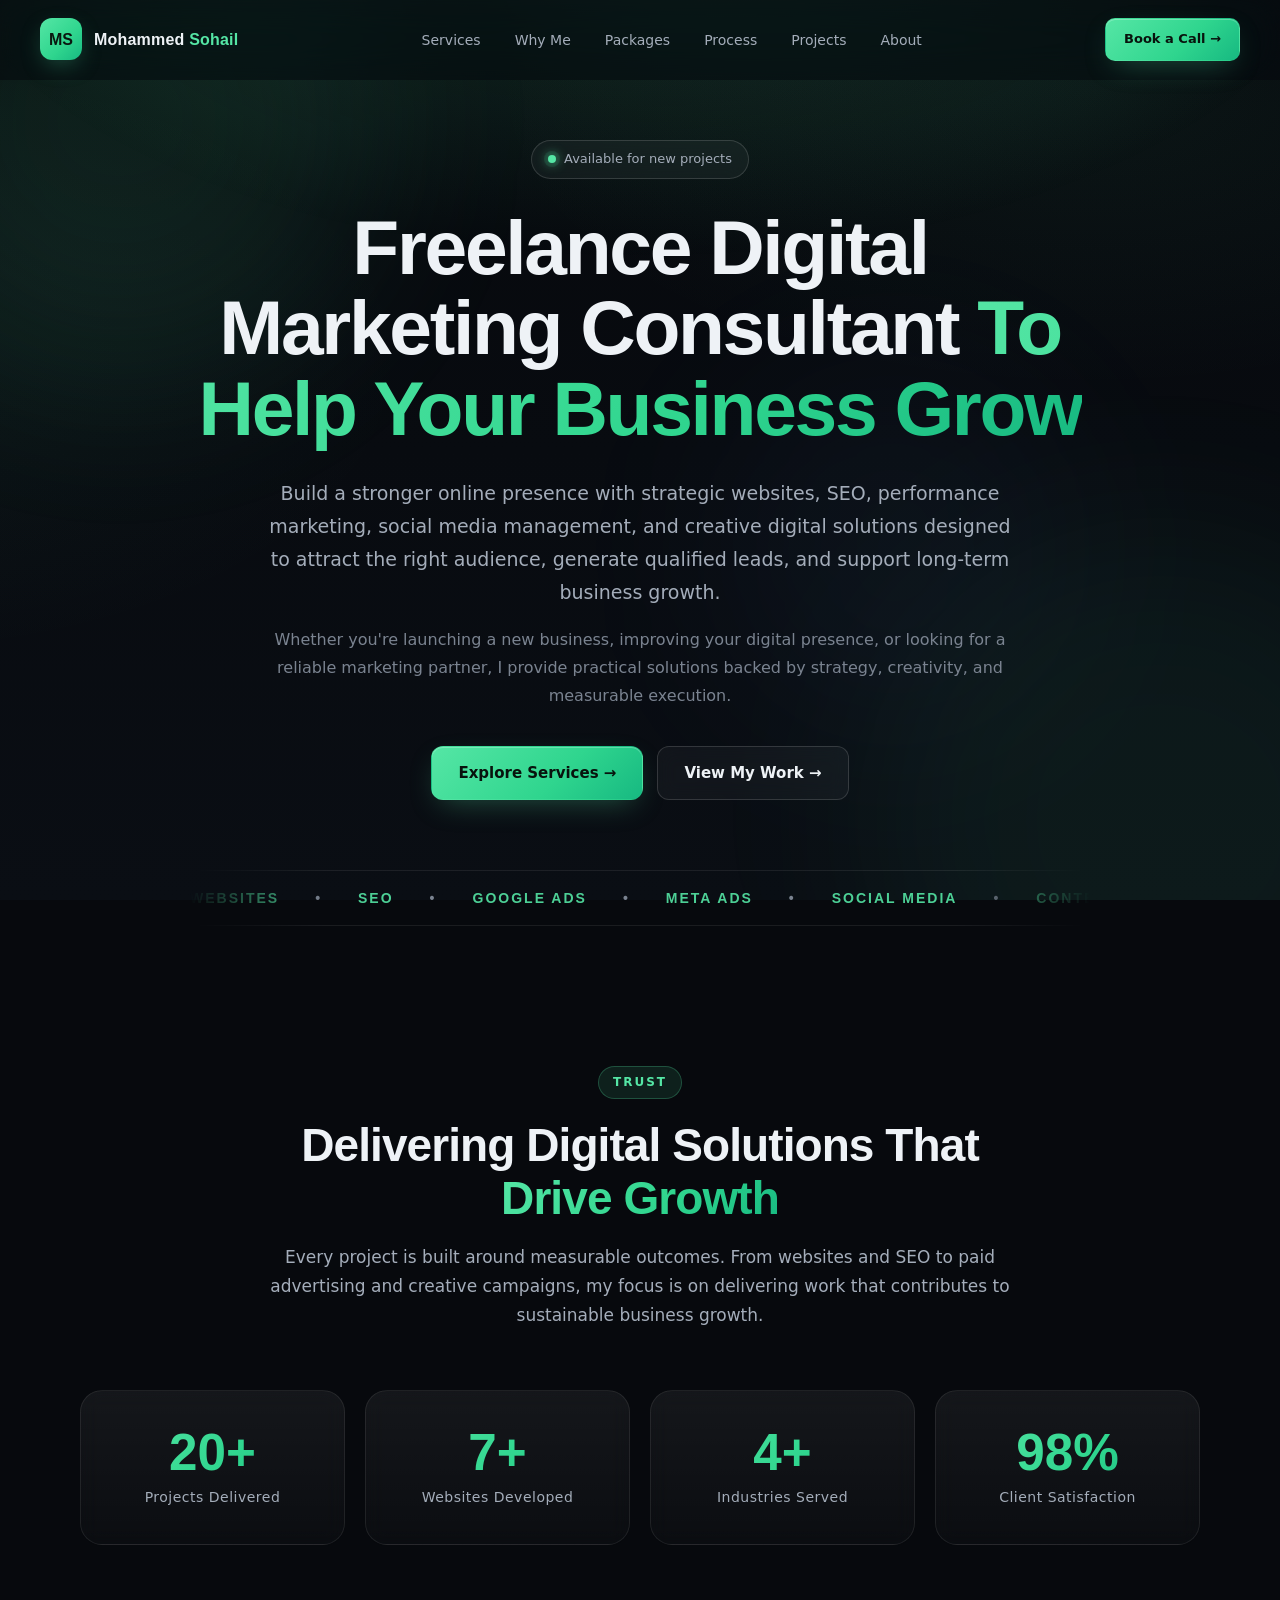
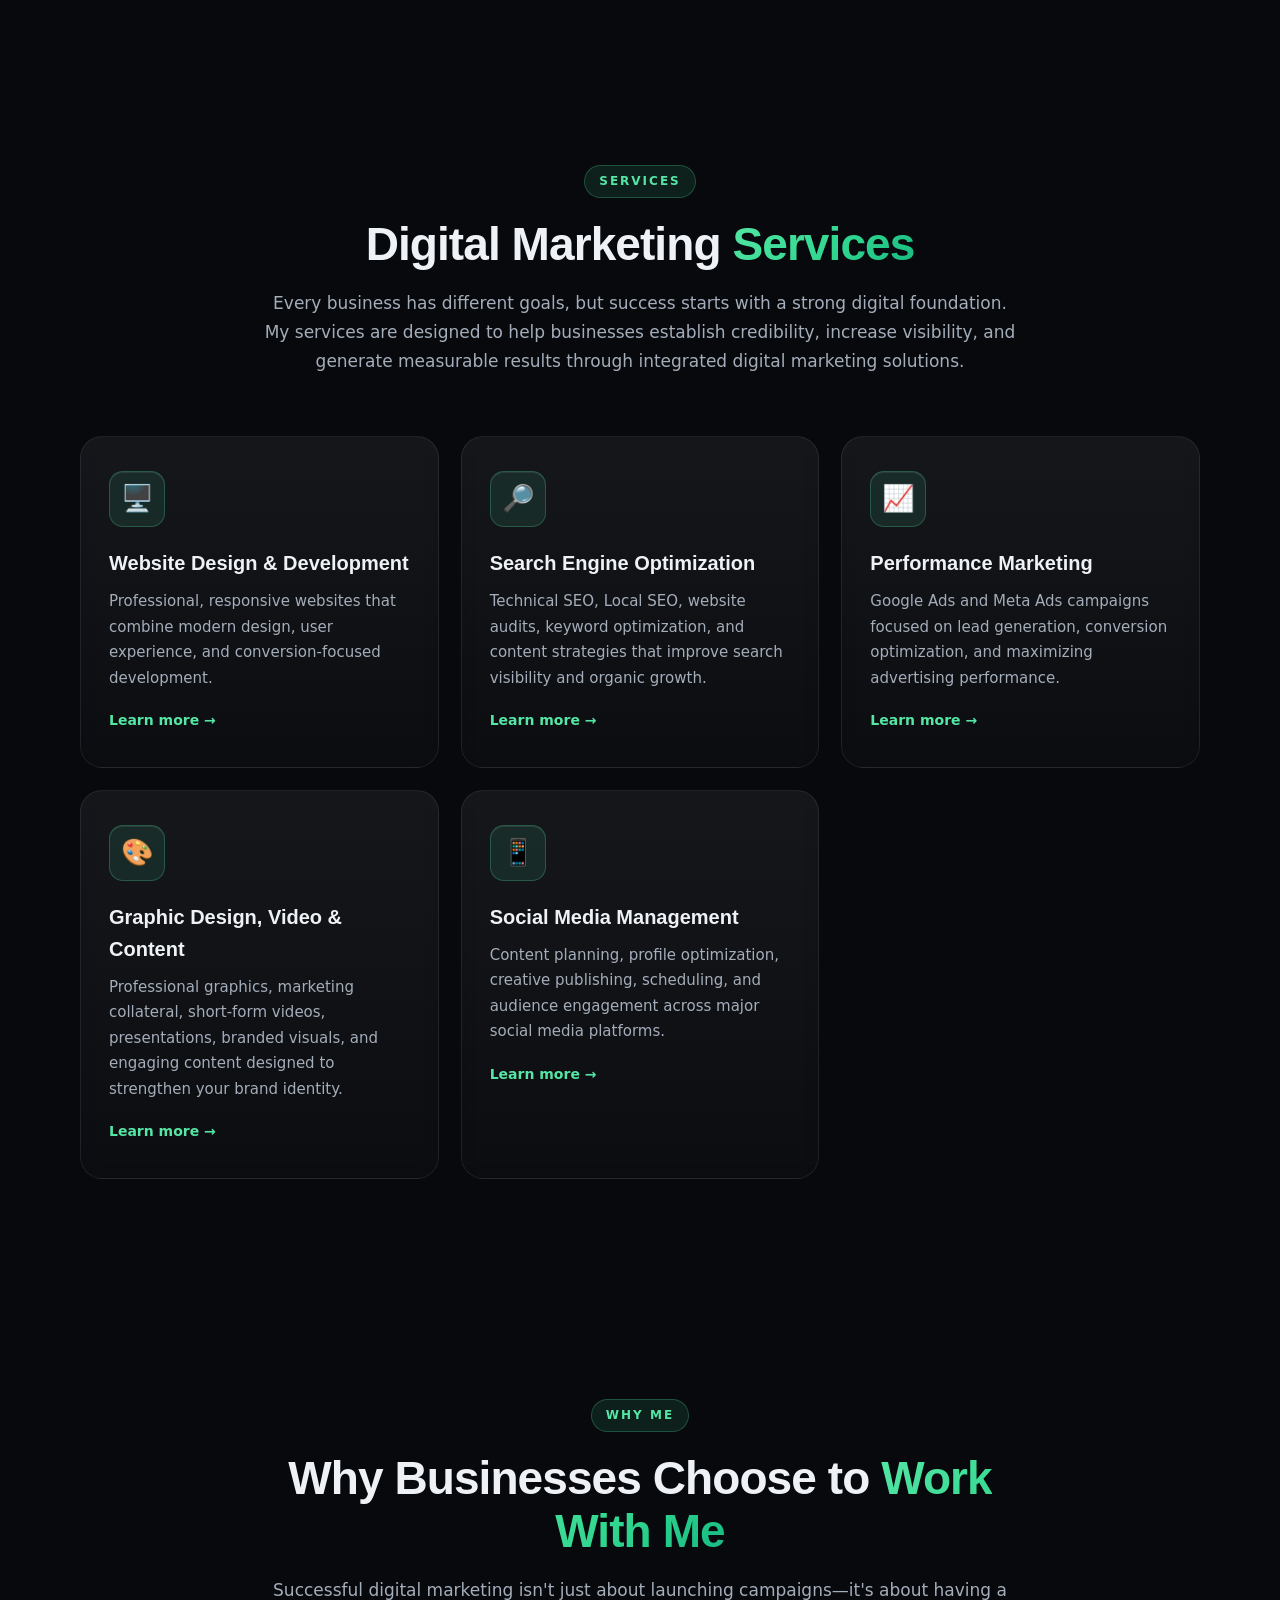
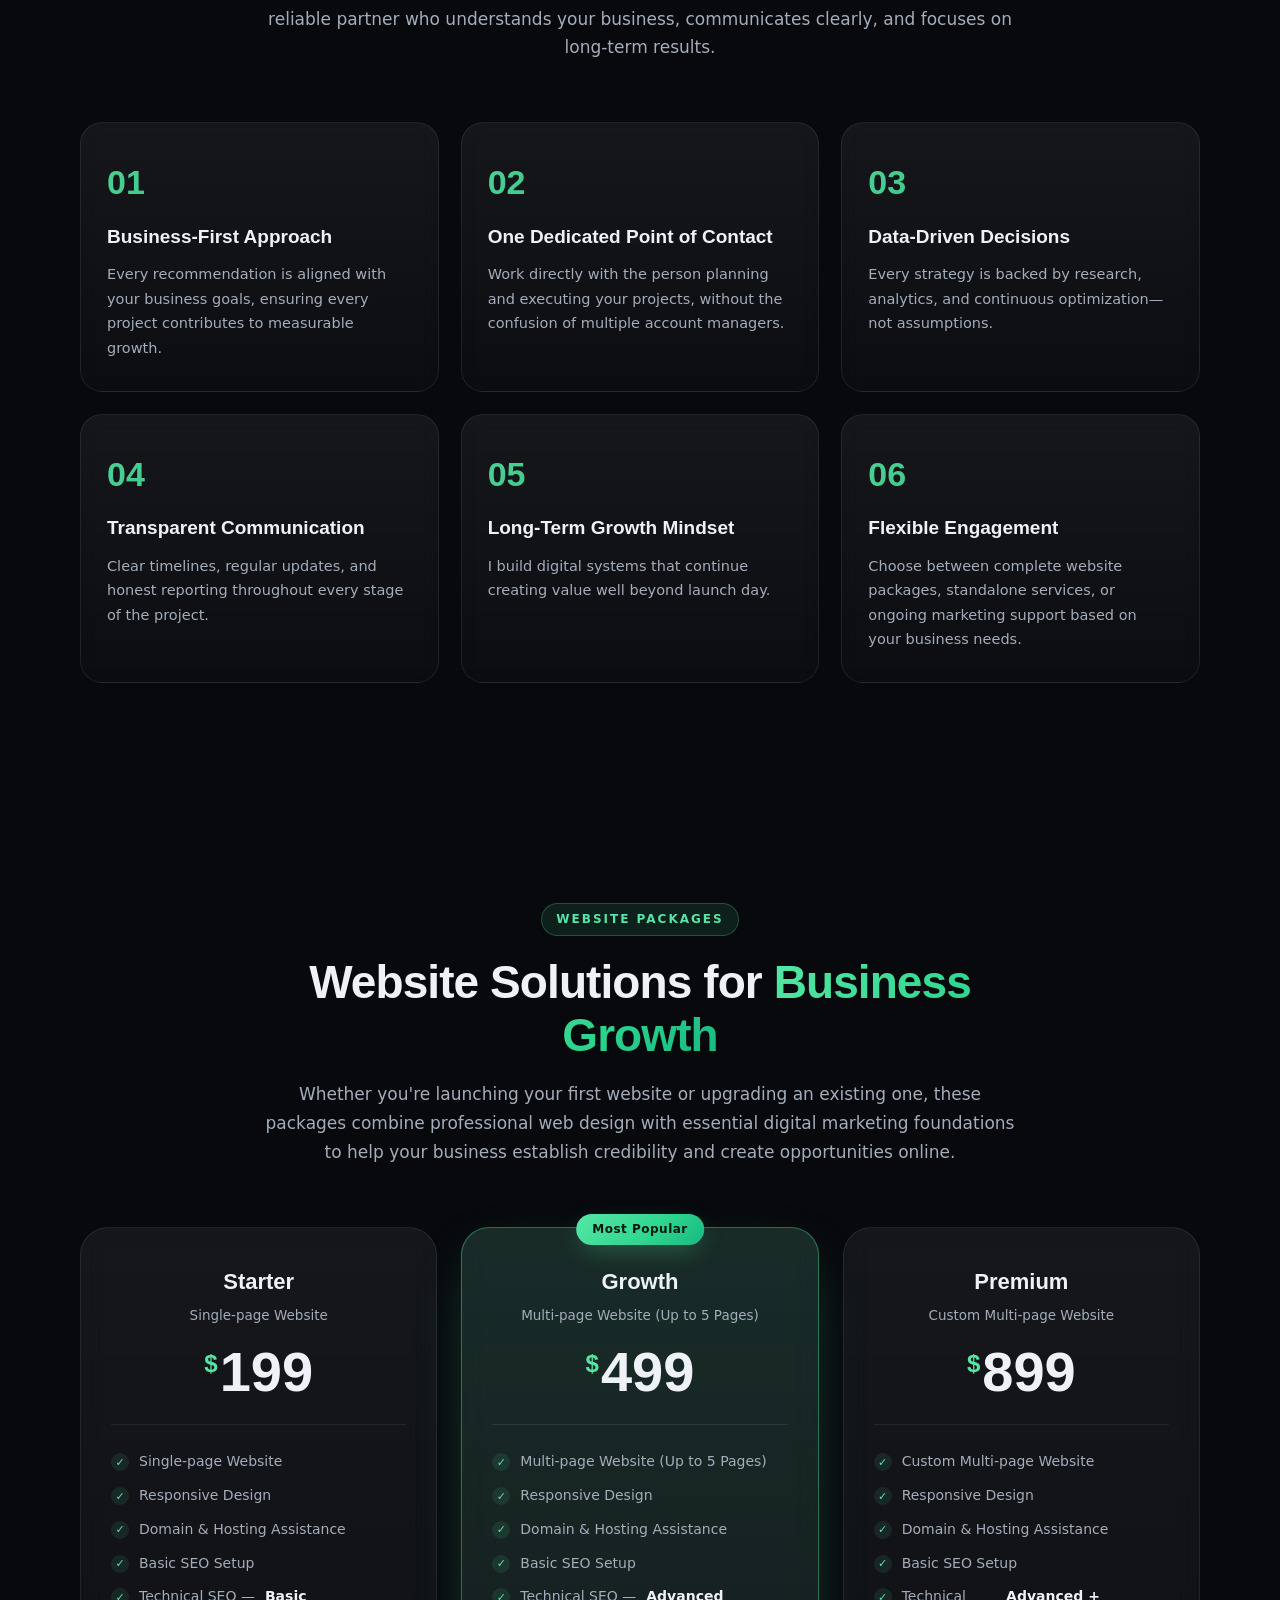
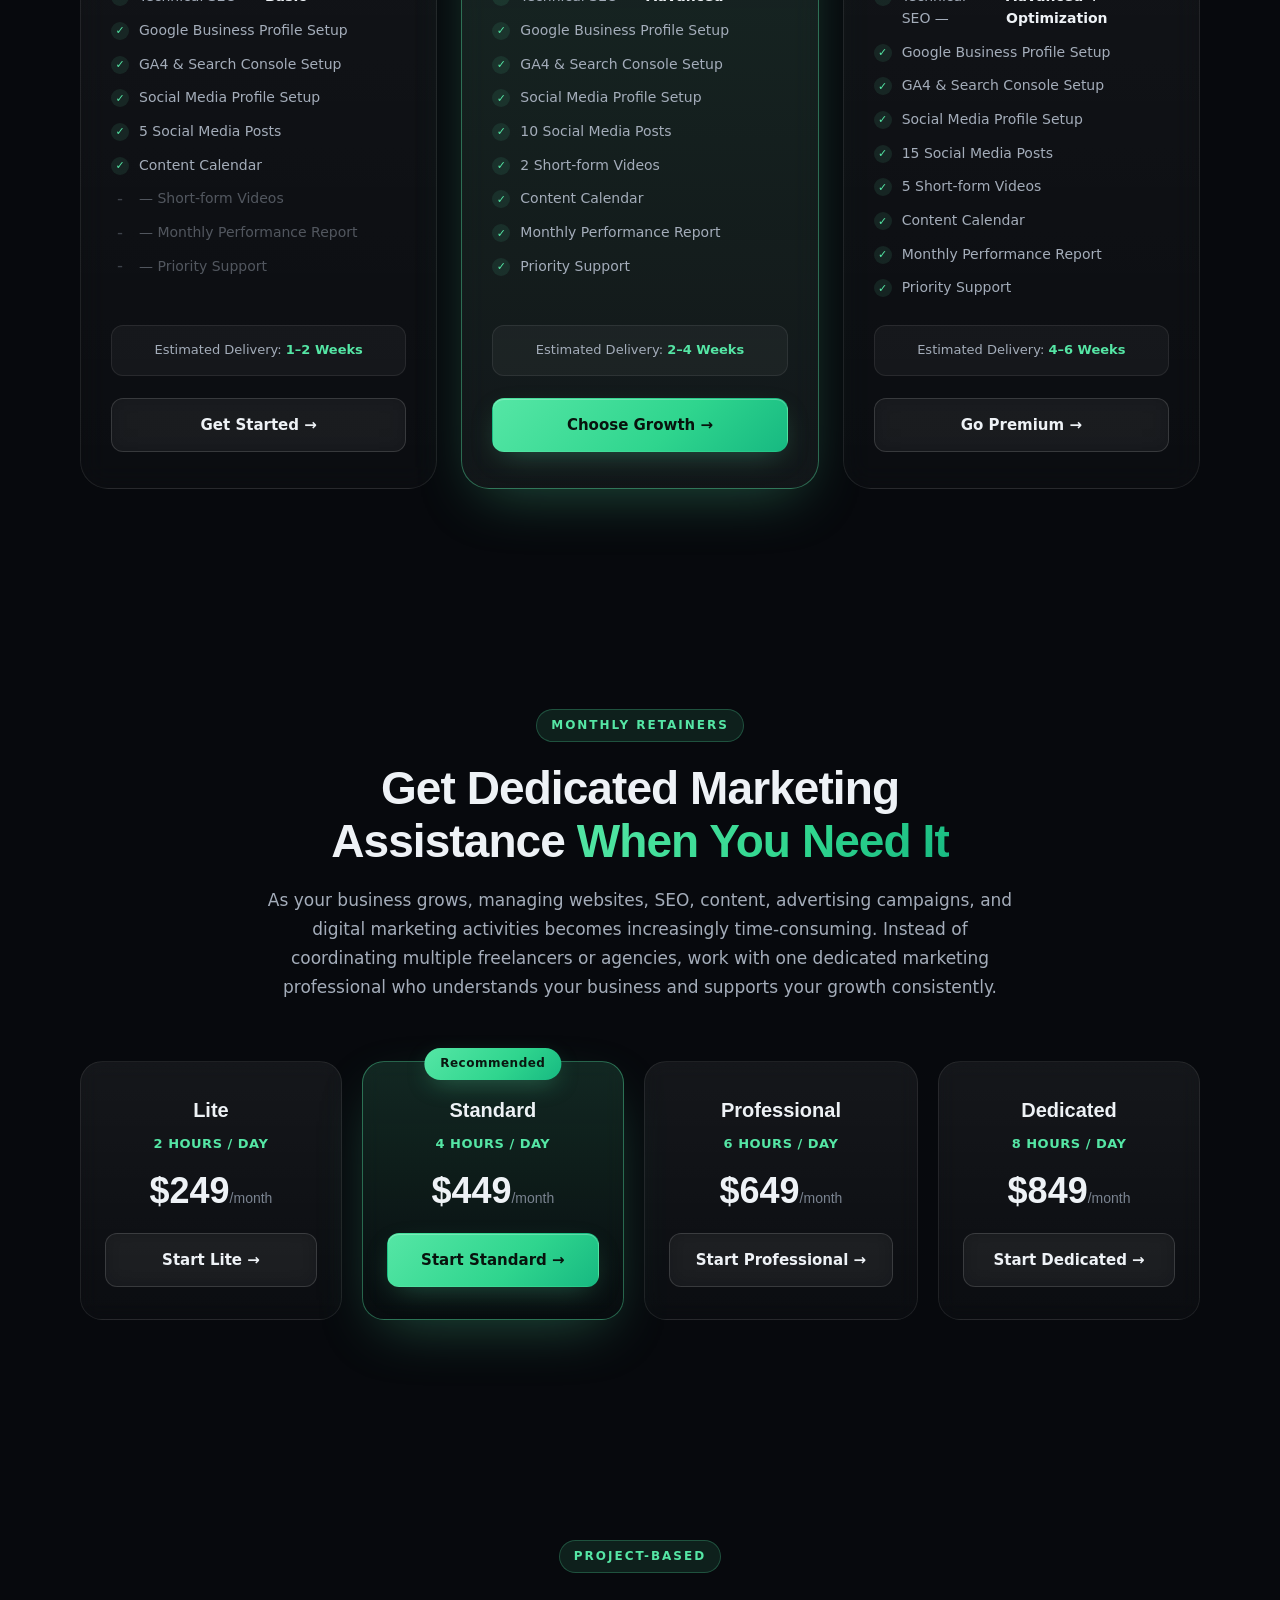
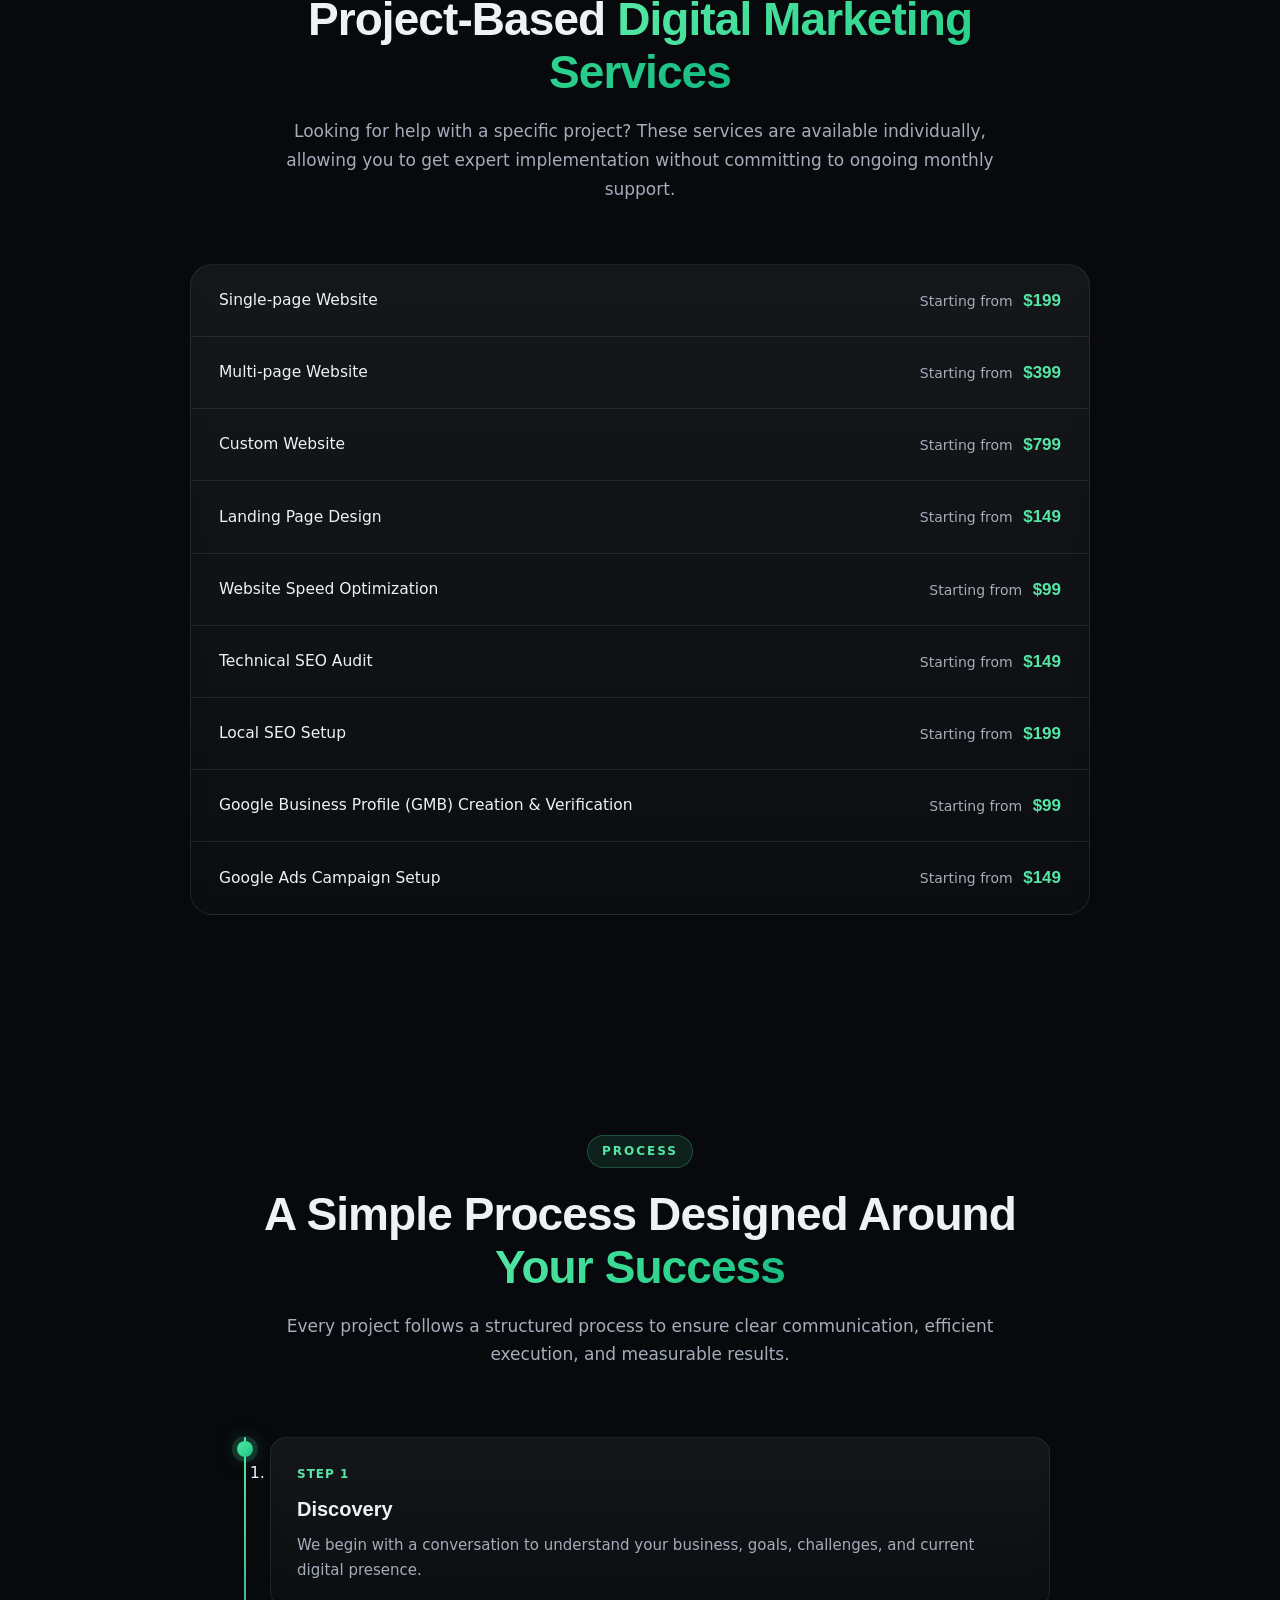
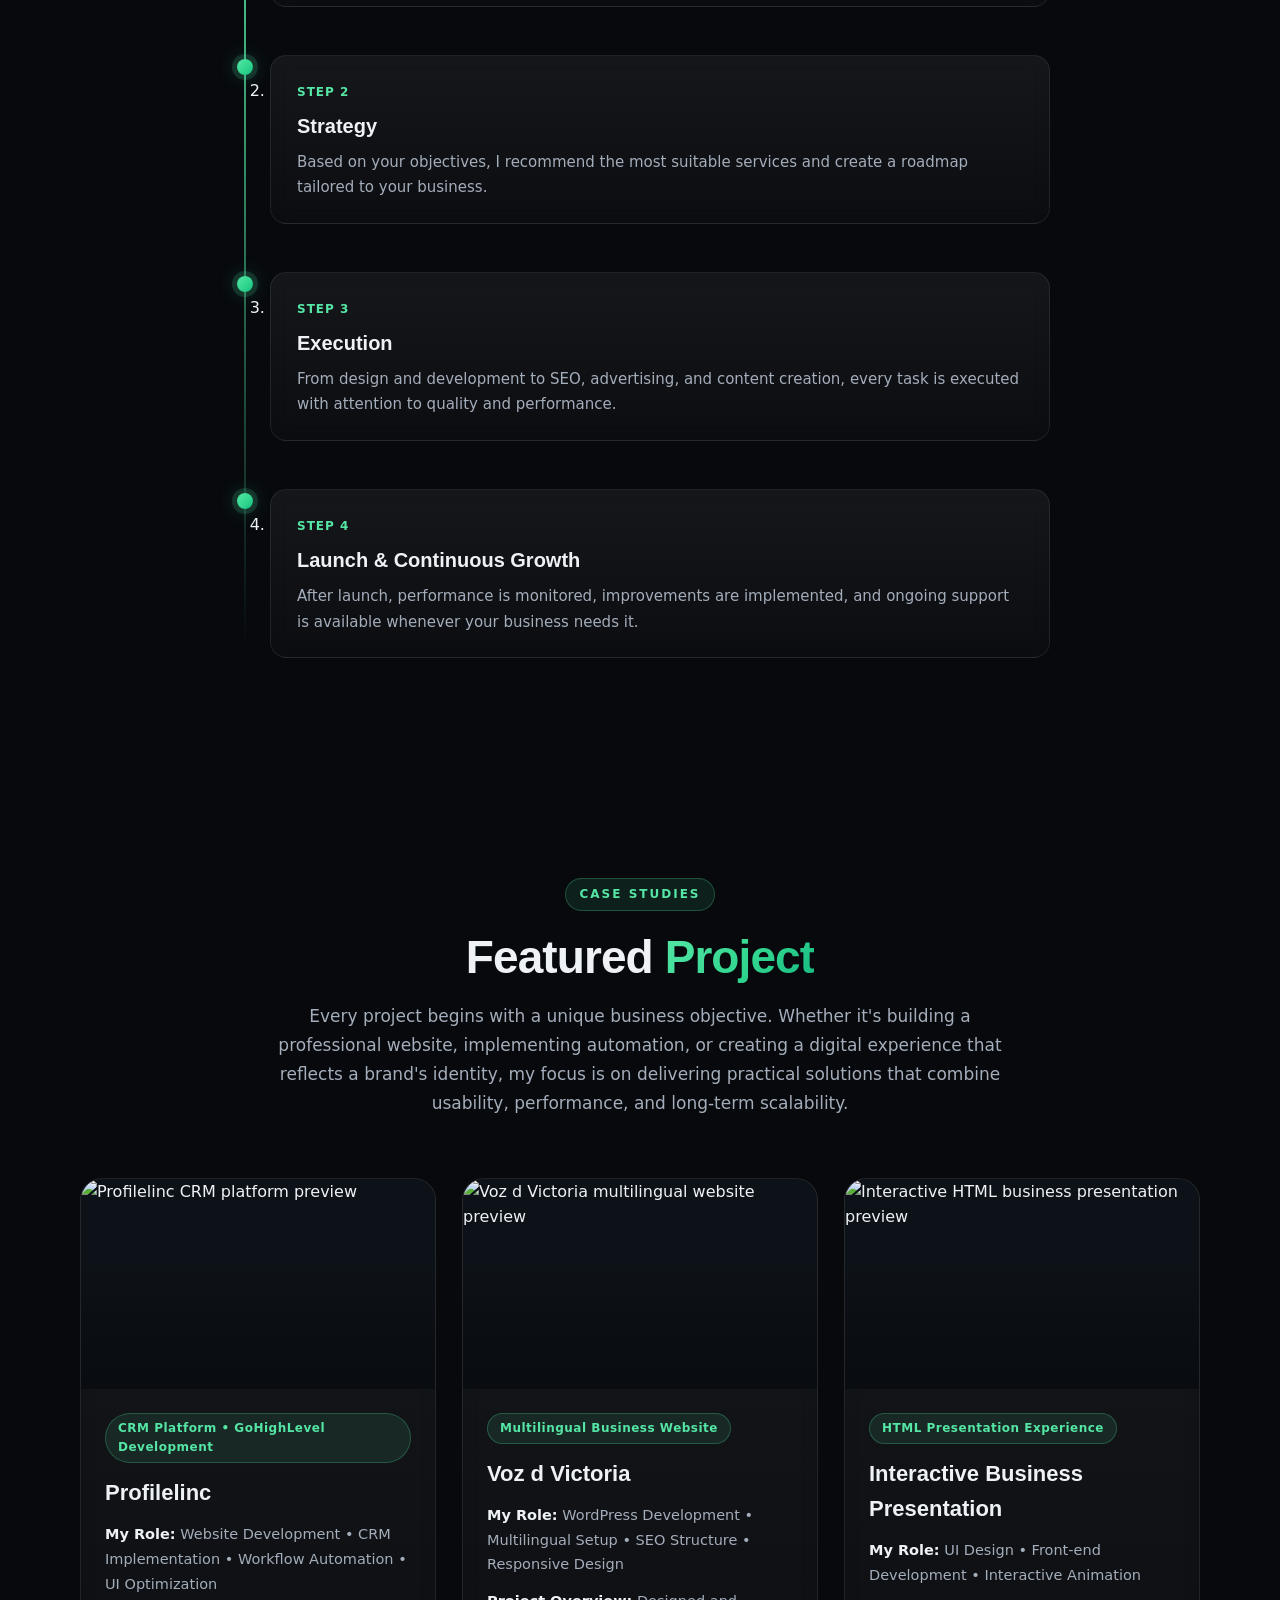
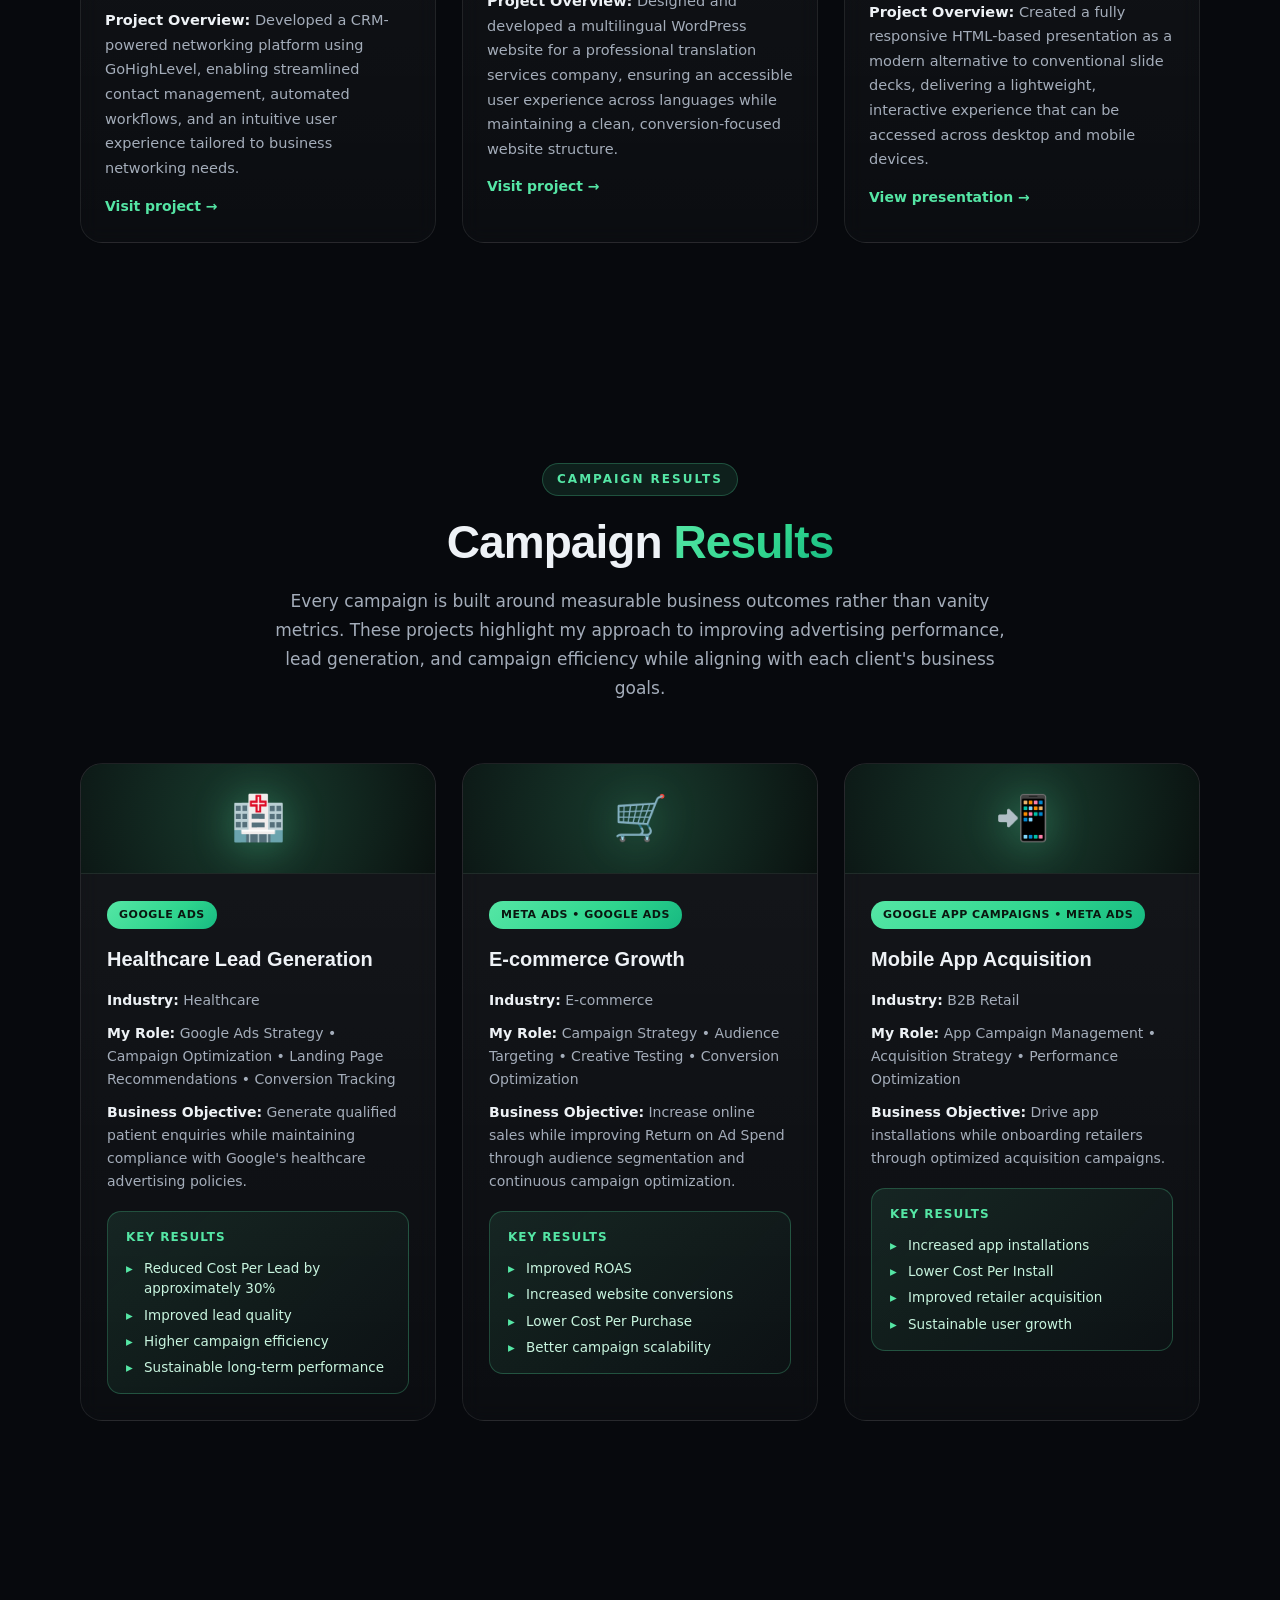
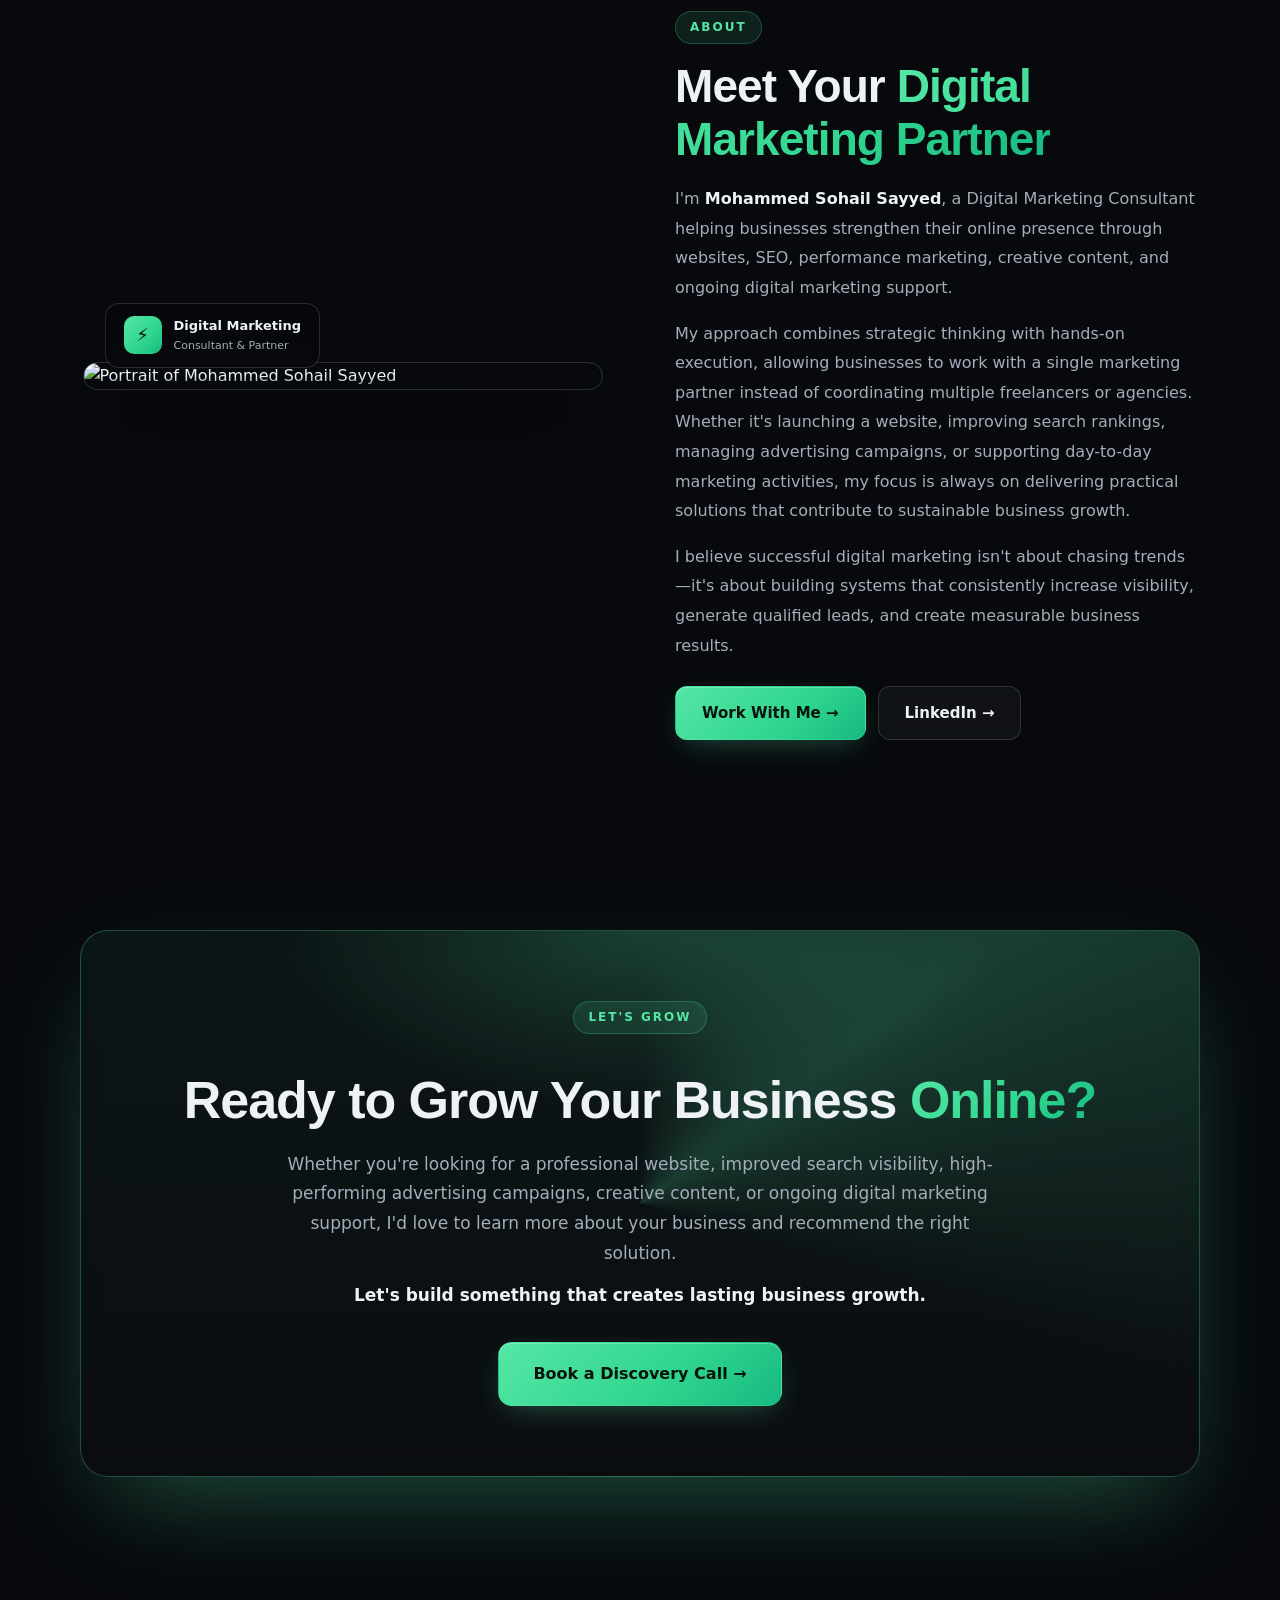
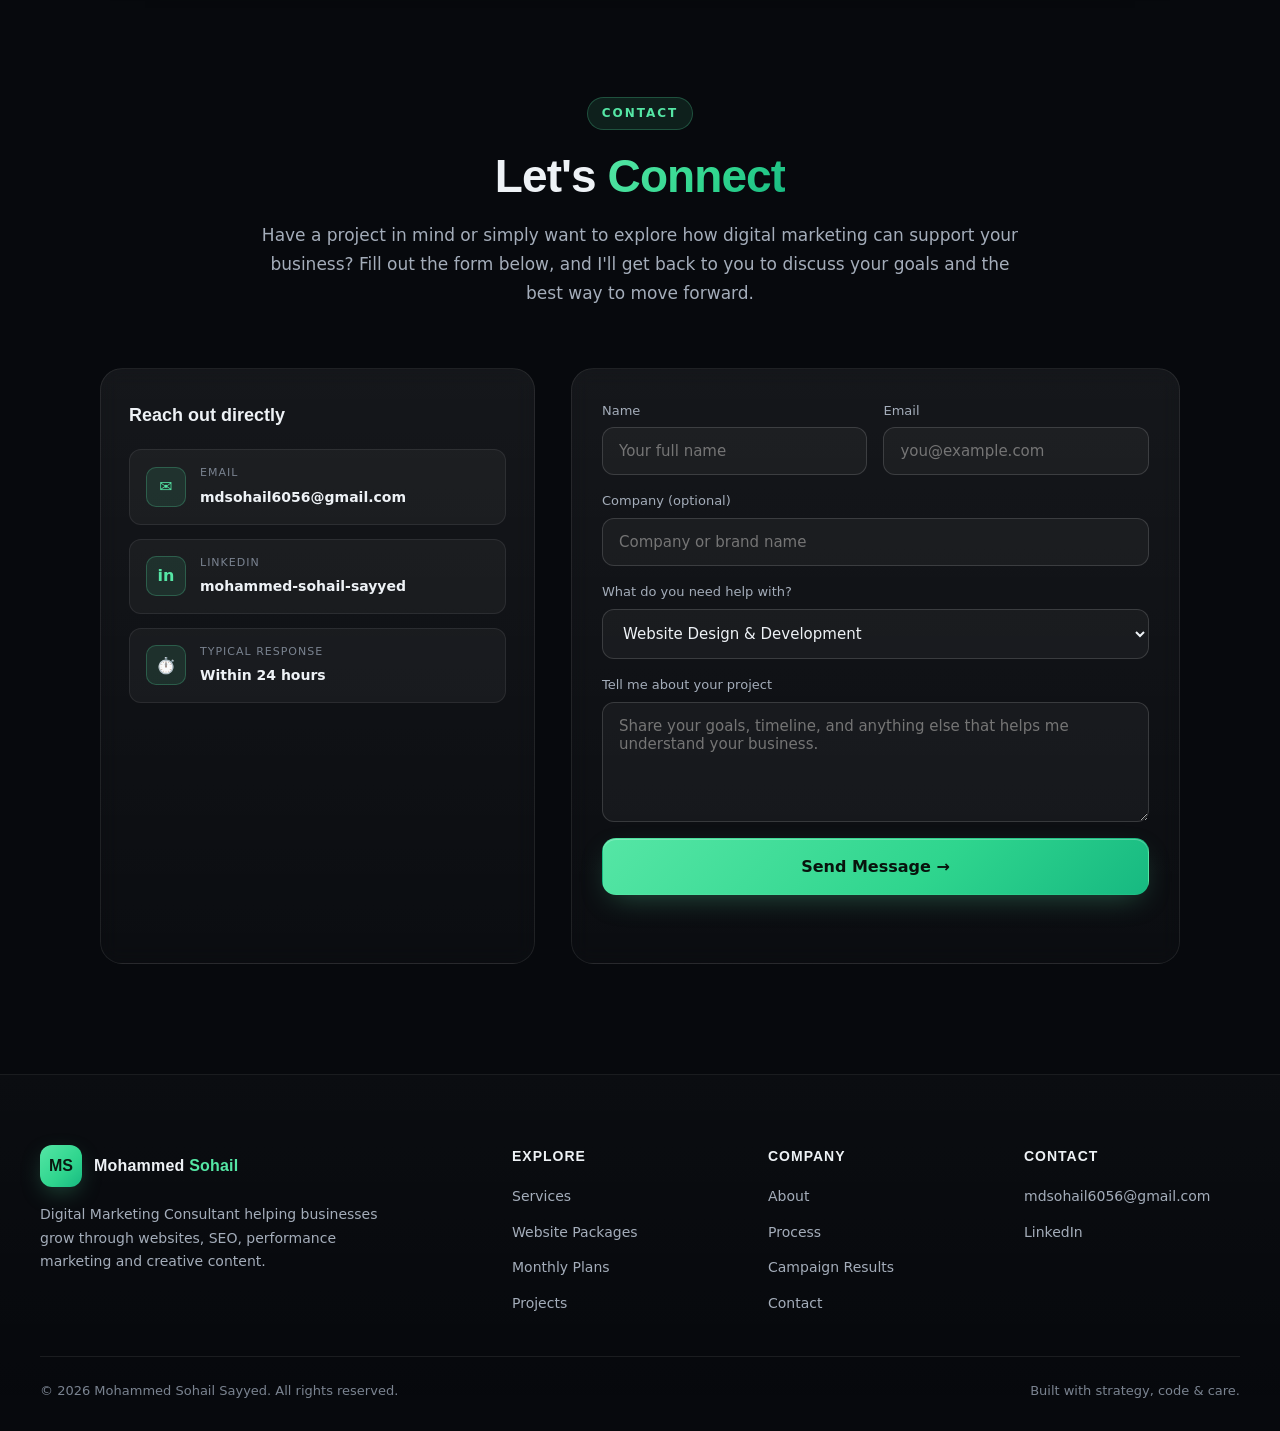
==== commit 1913779b: "Update index.html" ====
--- a/index.html
+++ b/index.html
@@ -3,8 +3,8 @@
 <head>
   <meta charset="UTF-8" />
   <meta name="viewport" content="width=device-width, initial-scale=1.0" />
-  <title>Freelance Digital Marketing Consultant | SEO, Website Design & Performance Marketing</title>
-  <meta name="description" content="Freelance Digital Marketing Consultant offering SEO, Website Design, Google Ads, Meta Ads, Social Media Marketing and Local SEO to help businesses generate more traffic, leads and sales." />
+  <title>Freelance Digital Marketing Consultant in Navi Mumbai</title>
+  <meta name="description" content="Freelance Digital Marketing Consultant offering SEO, Website Design, & Social Media Marketing to help businesses generate more traffic, leads and sales." />
   <link rel="canonical" href="https://mohammed6056.github.io/" />
   <meta name="robots" content="index, follow">
   <meta name="author" content="Mohammed Sohail Sayyed" />
@@ -22,7 +22,7 @@
   "name":"Mohammed Sohail Sayyed",
   "url":"https://mohammed6056.github.io/",
   "jobTitle":"Digital Marketing Consultant",
-  "image":"https://YOUR-IMAGE.jpg",
+  "image":"https://i.ibb.co/YF09PgGg/1758804697286.jpg",
   "sameAs":[
     "https://www.linkedin.com/in/mohammed-sohail-sayyed"
   ],
@@ -90,7 +90,7 @@
   <section id="hero" class="hero">
     <div class="hero-inner reveal">
       <span class="eyebrow"><span class="dot"></span> Available for new projects</span>
-      <h1>Digital Marketing Solutions That <span class="accent">Help Your Business Grow</span></h1>
+      <h1>Freelance Digital Marketing Consultant <span class="accent"> To Help Your Business Grow</span></h1>
       <p class="lead">Build a stronger online presence with strategic websites, SEO, performance marketing, social media management, and creative digital solutions designed to attract the right audience, generate qualified leads, and support long-term business growth.</p>
       <p class="lead sub">Whether you're launching a new business, improving your digital presence, or looking for a reliable marketing partner, I provide practical solutions backed by strategy, creativity, and measurable execution.</p>
       <div class="hero-btns">
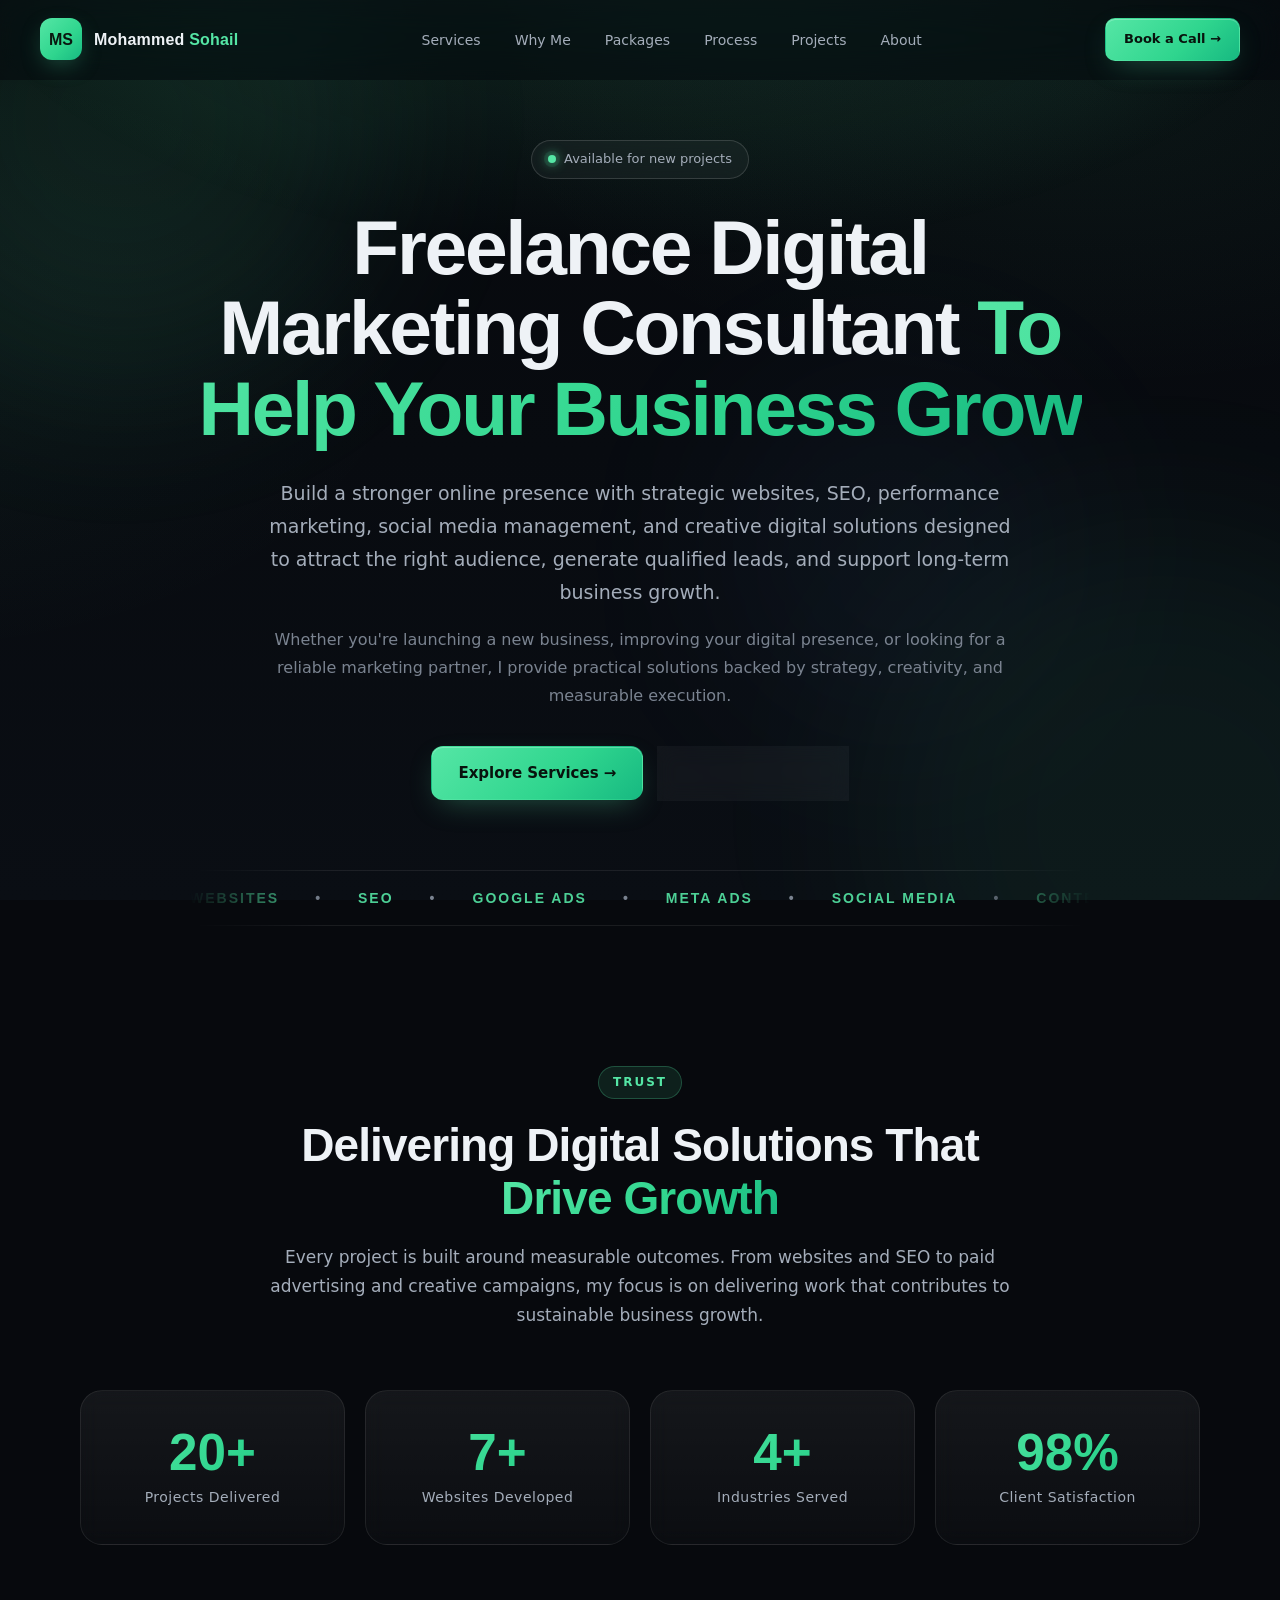
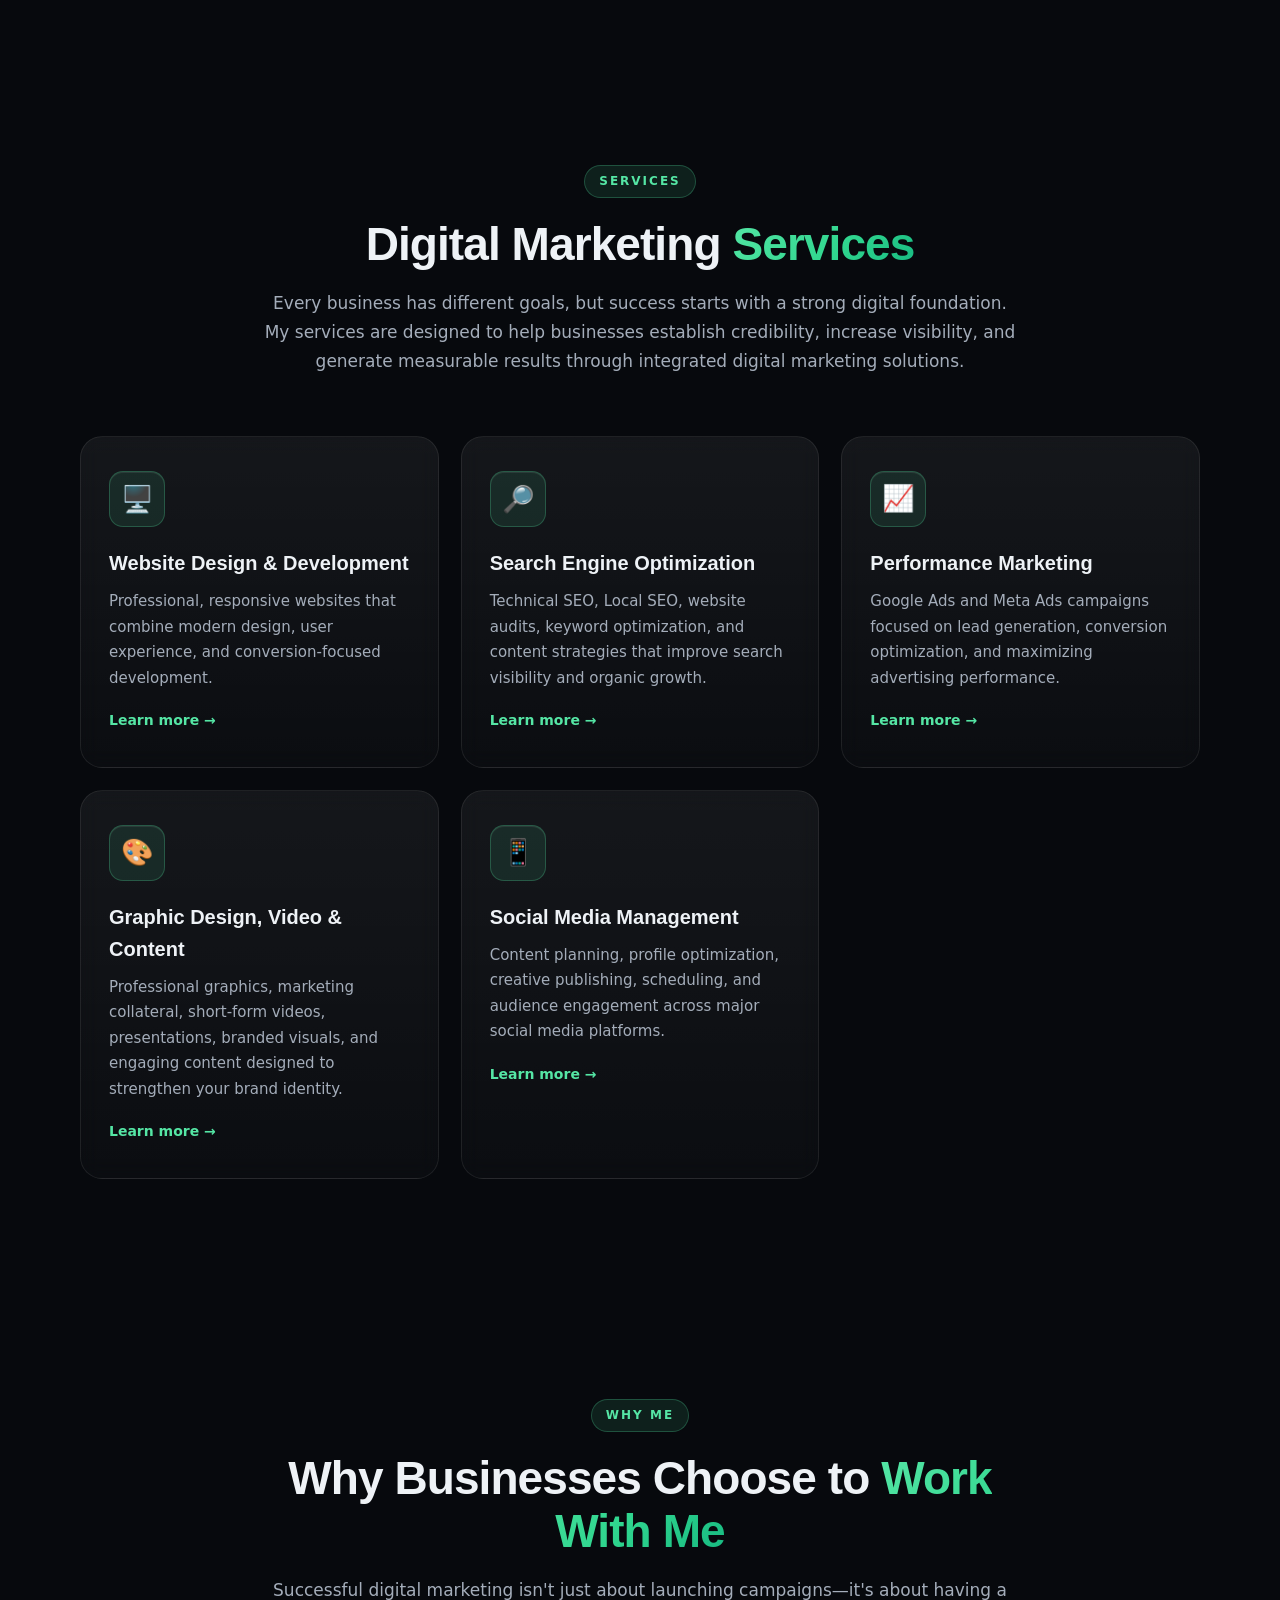
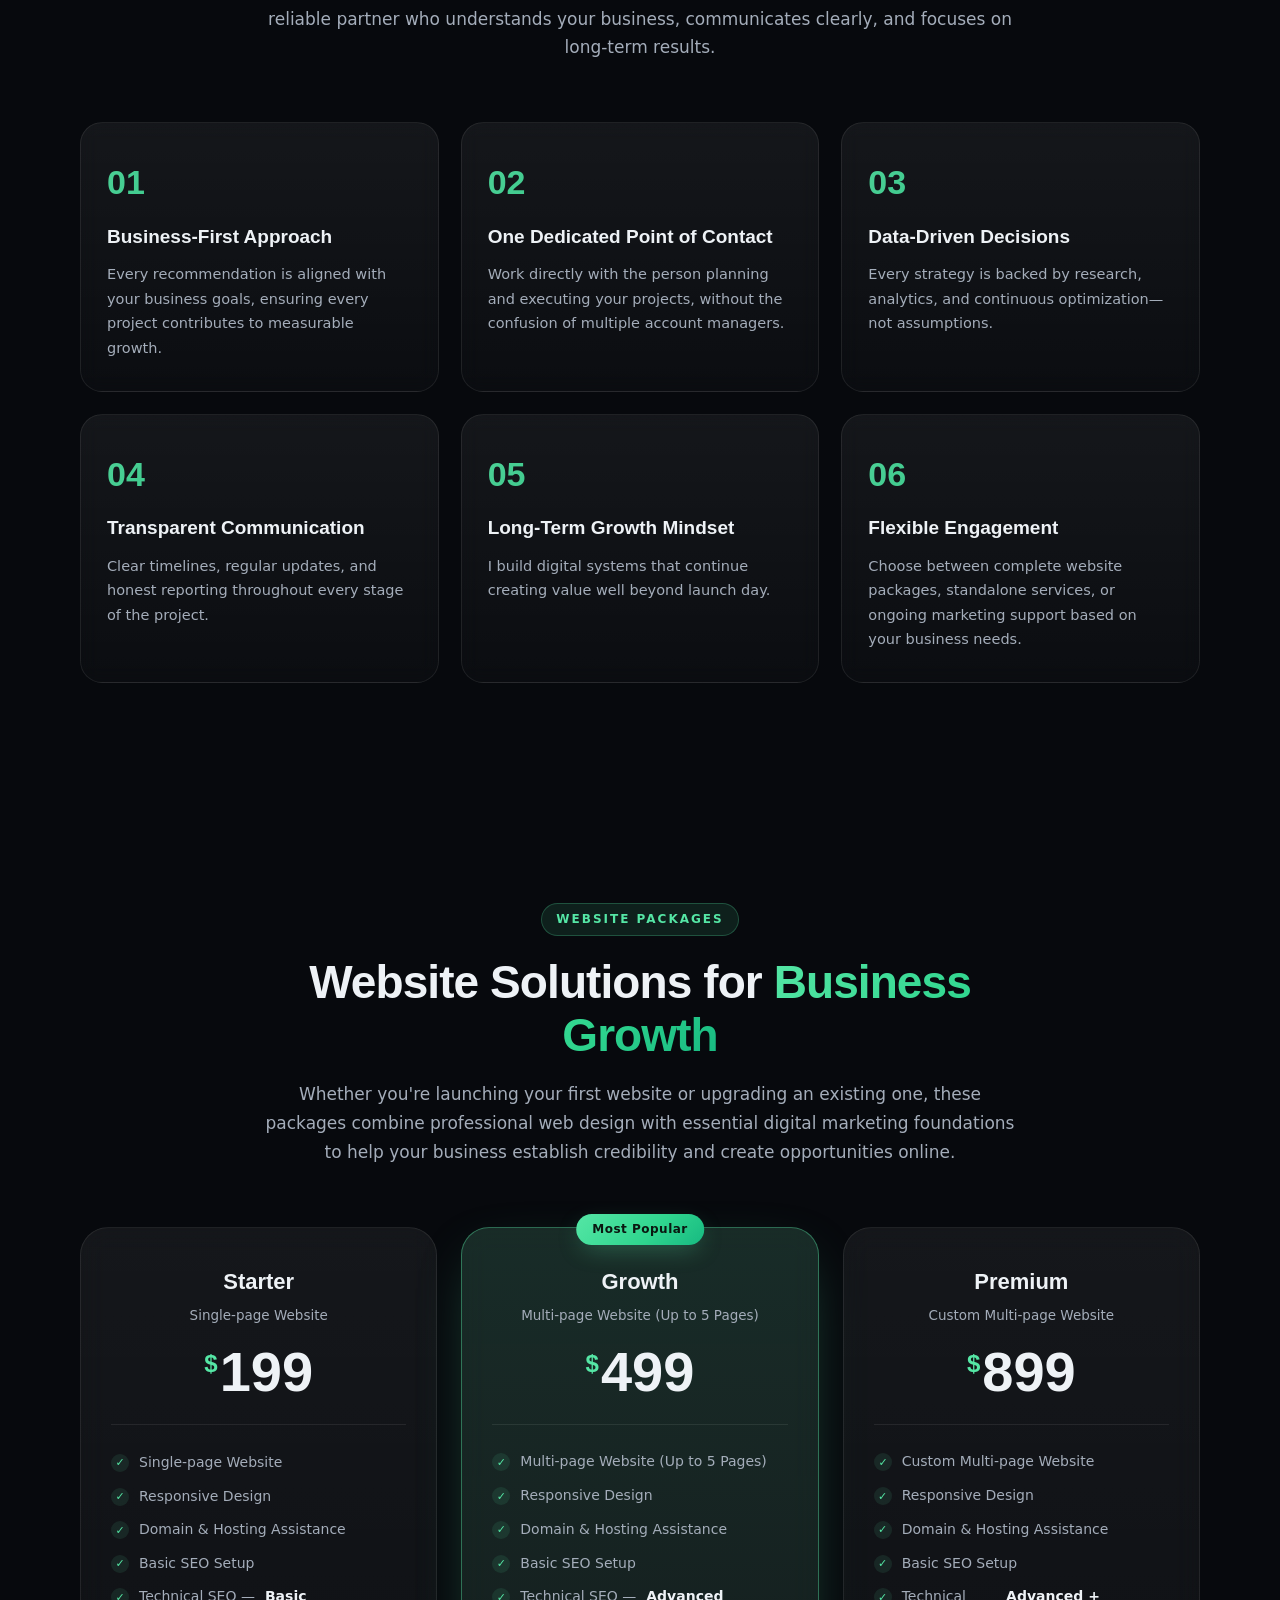
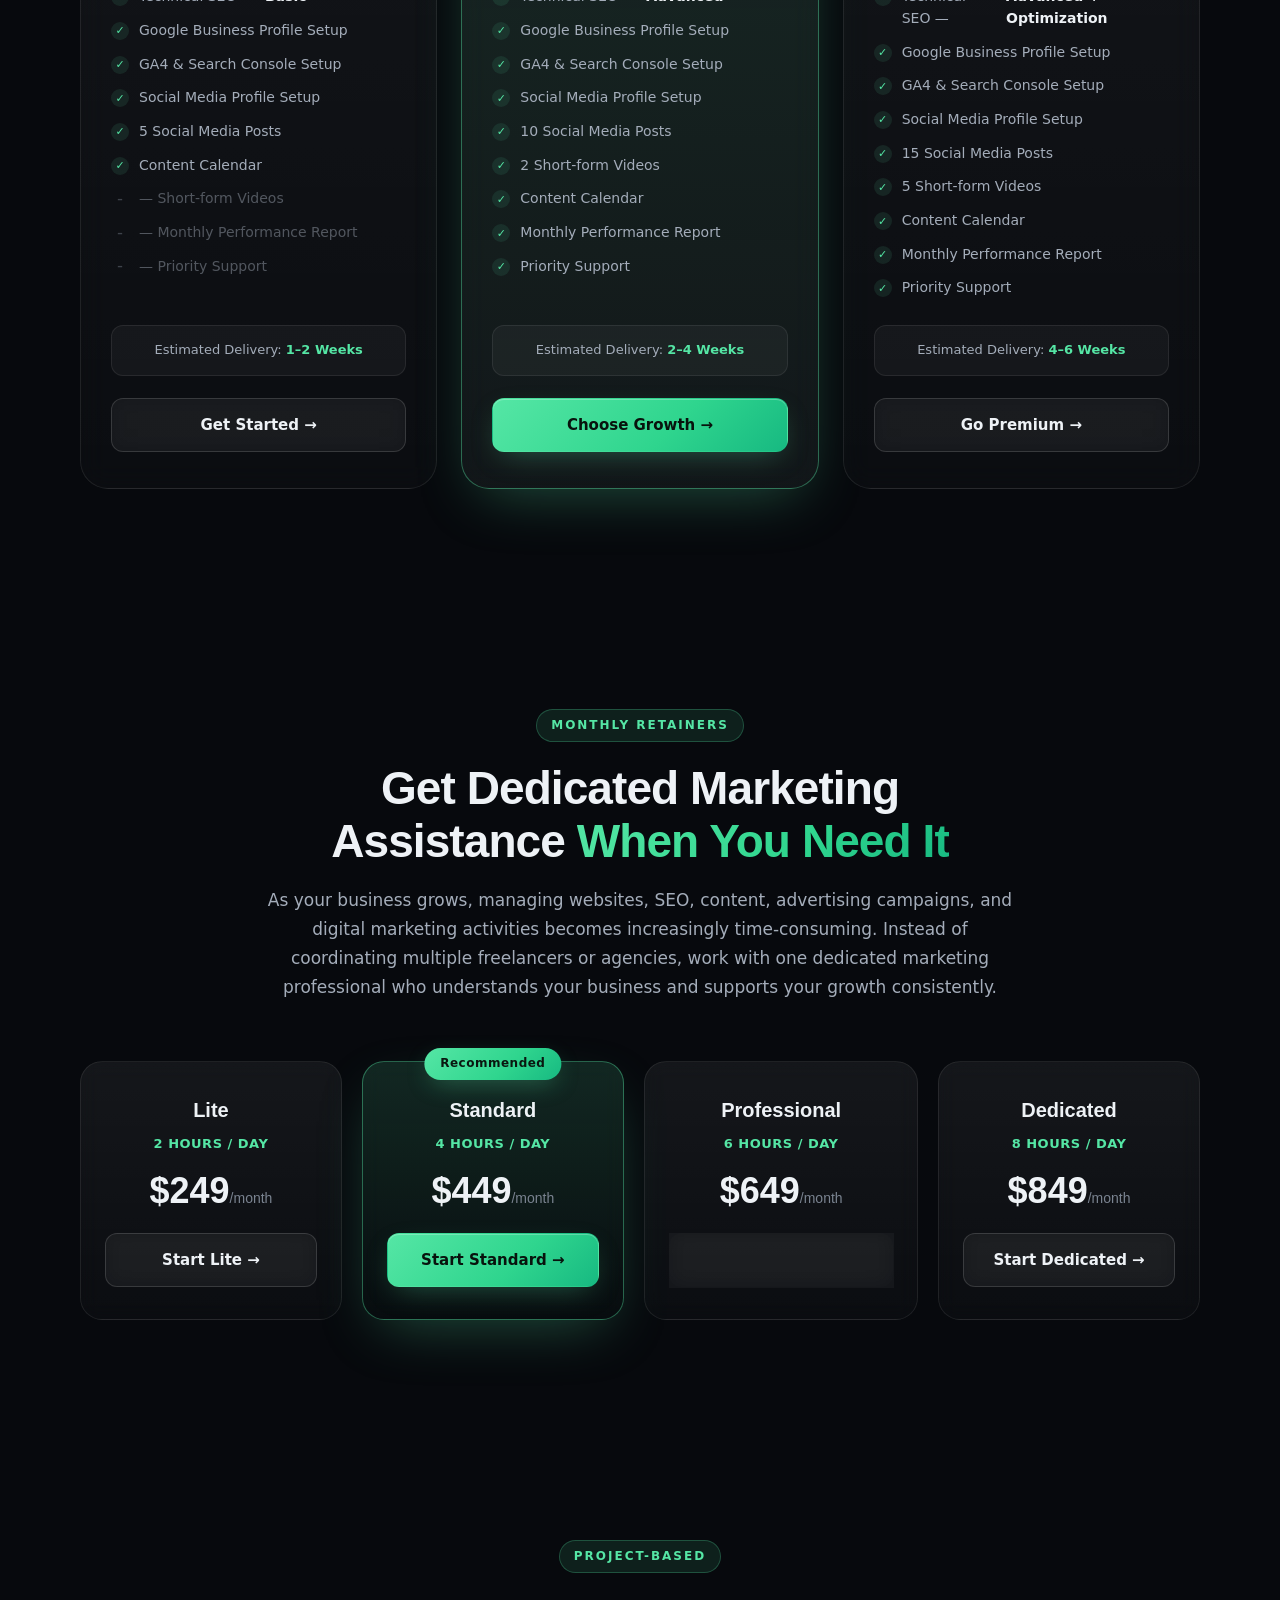
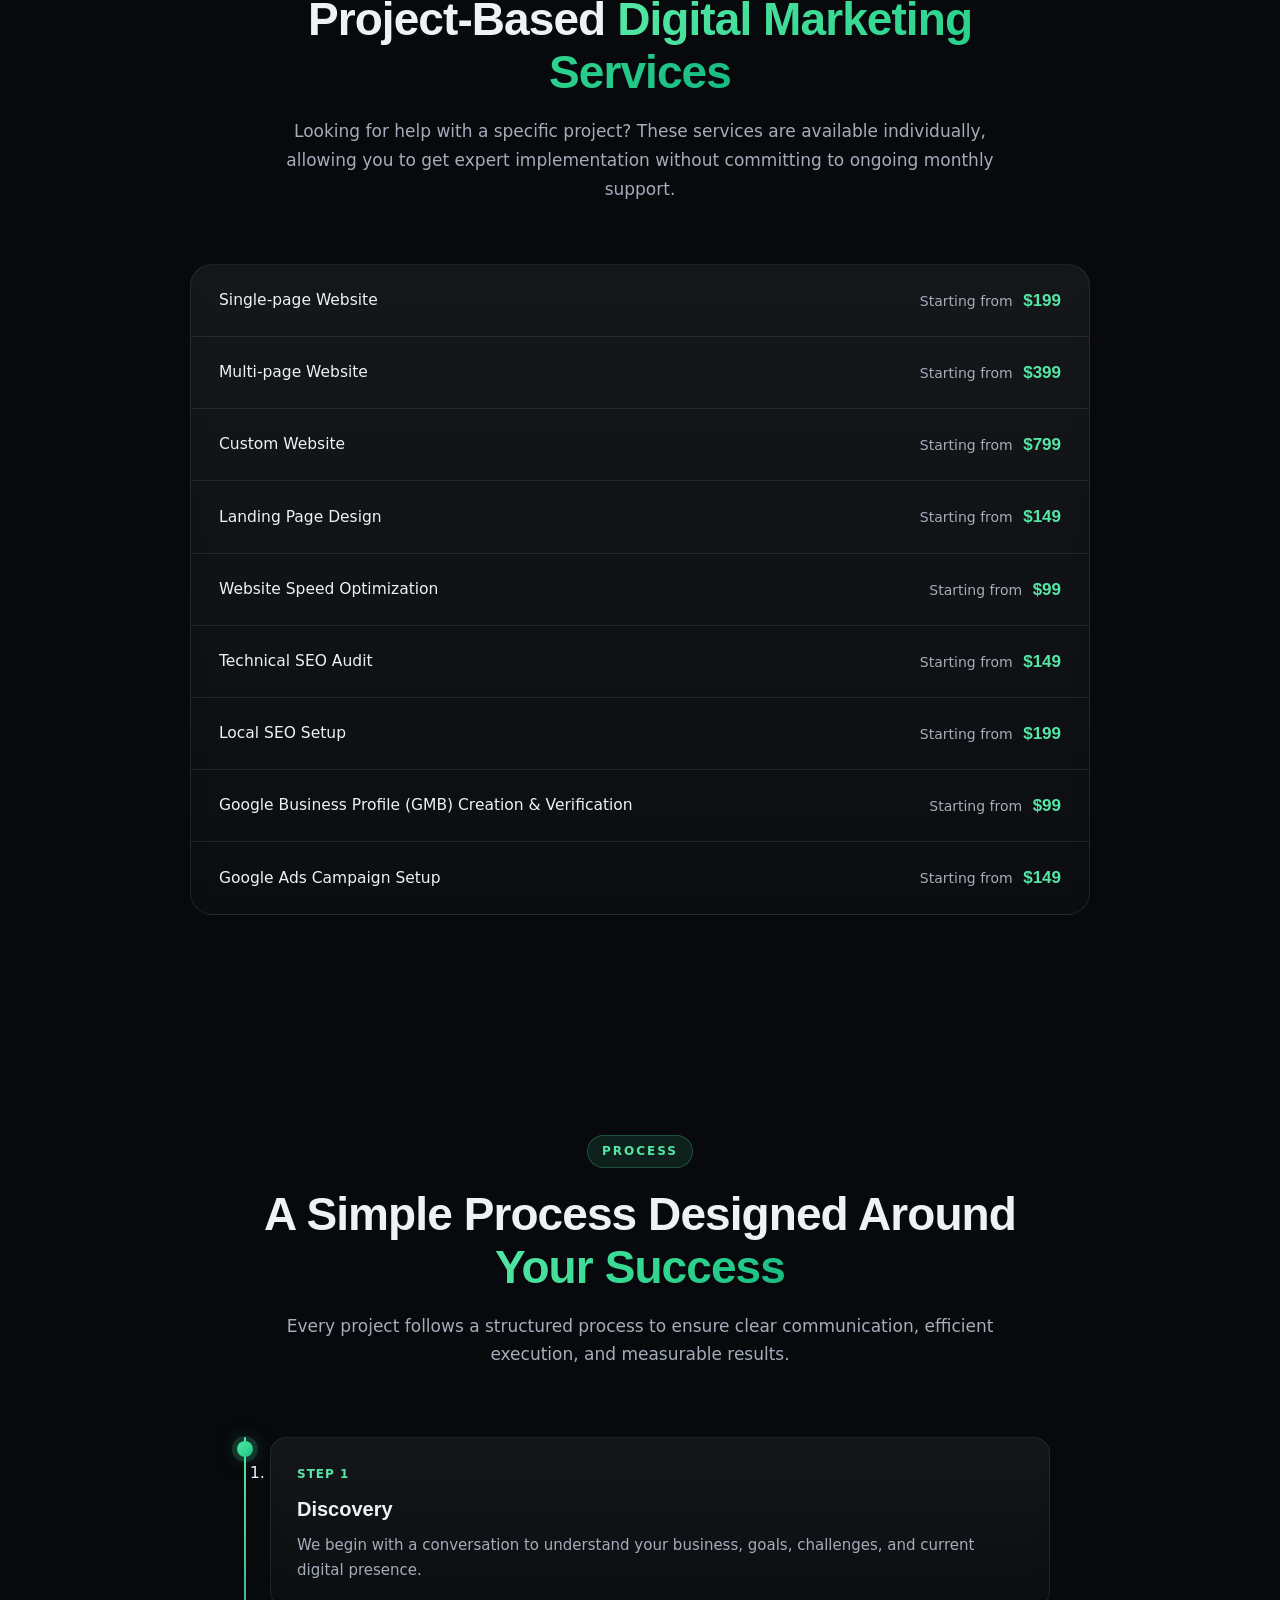
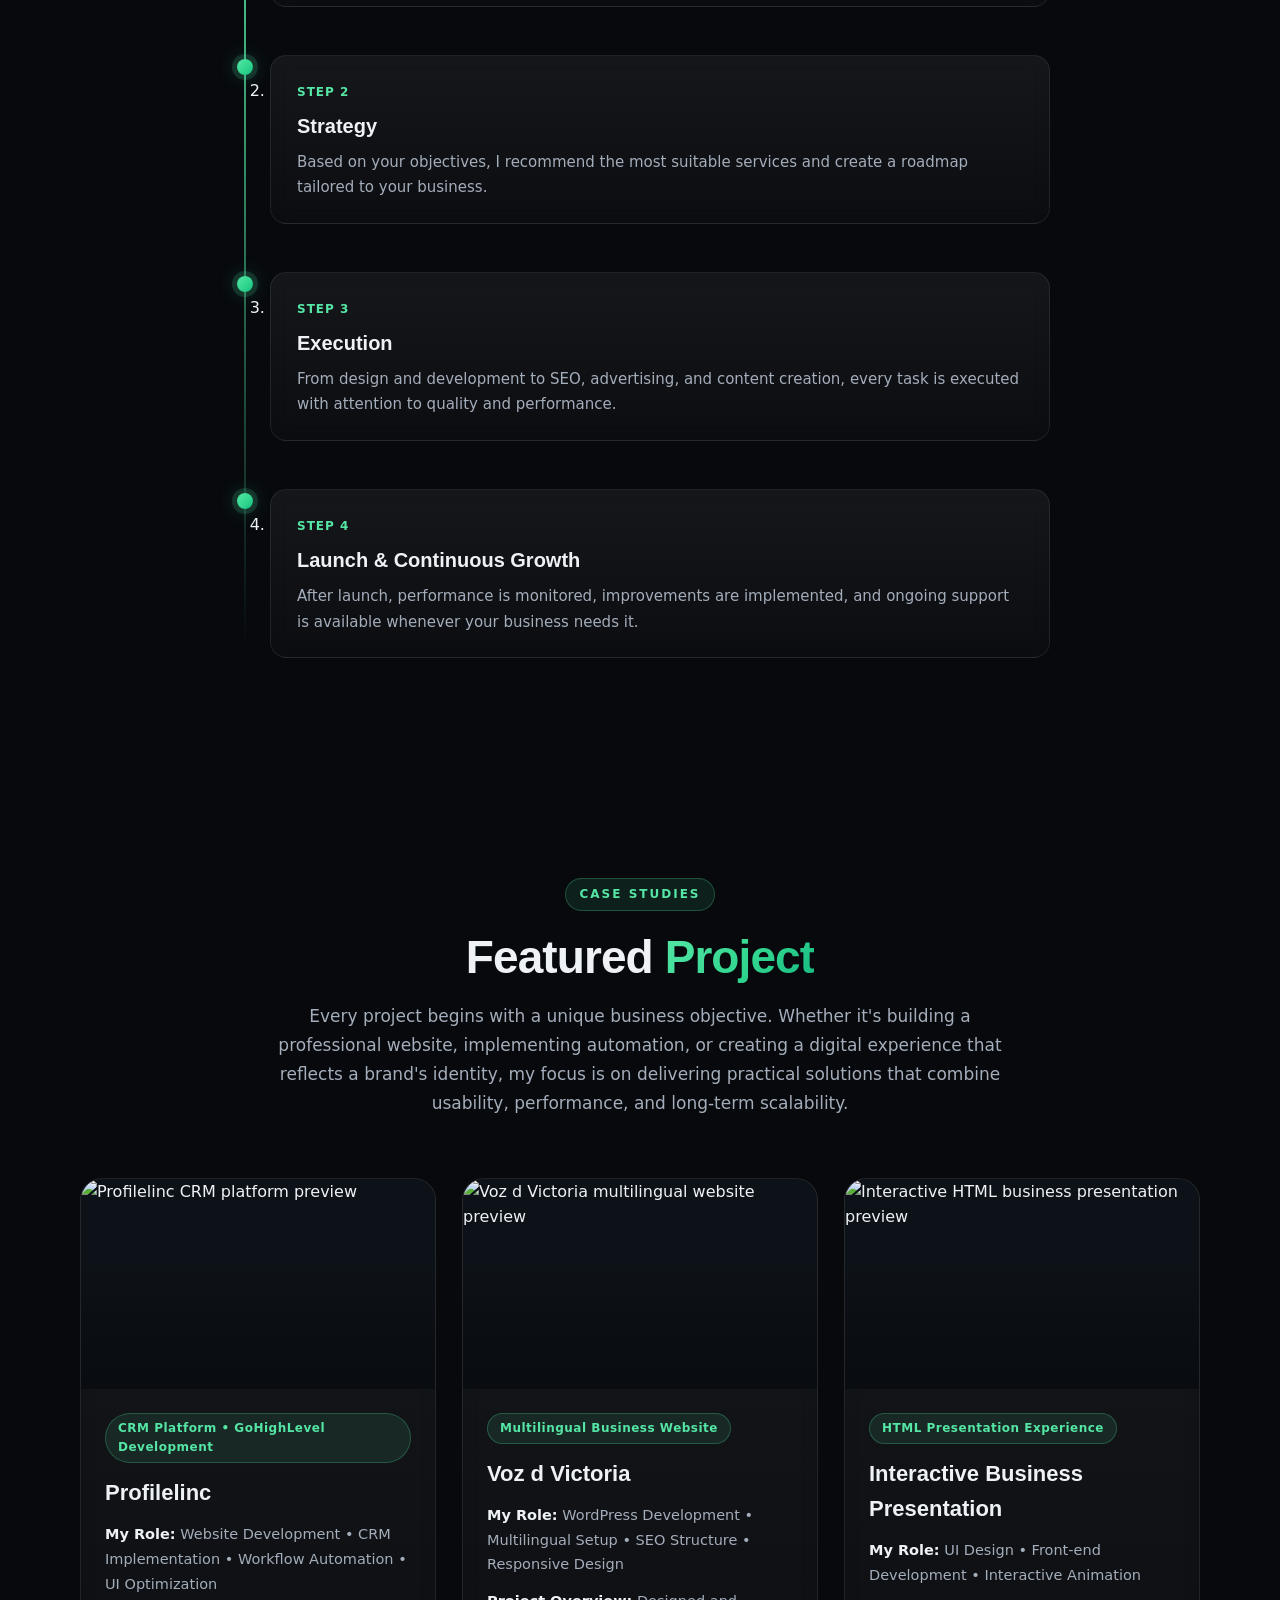
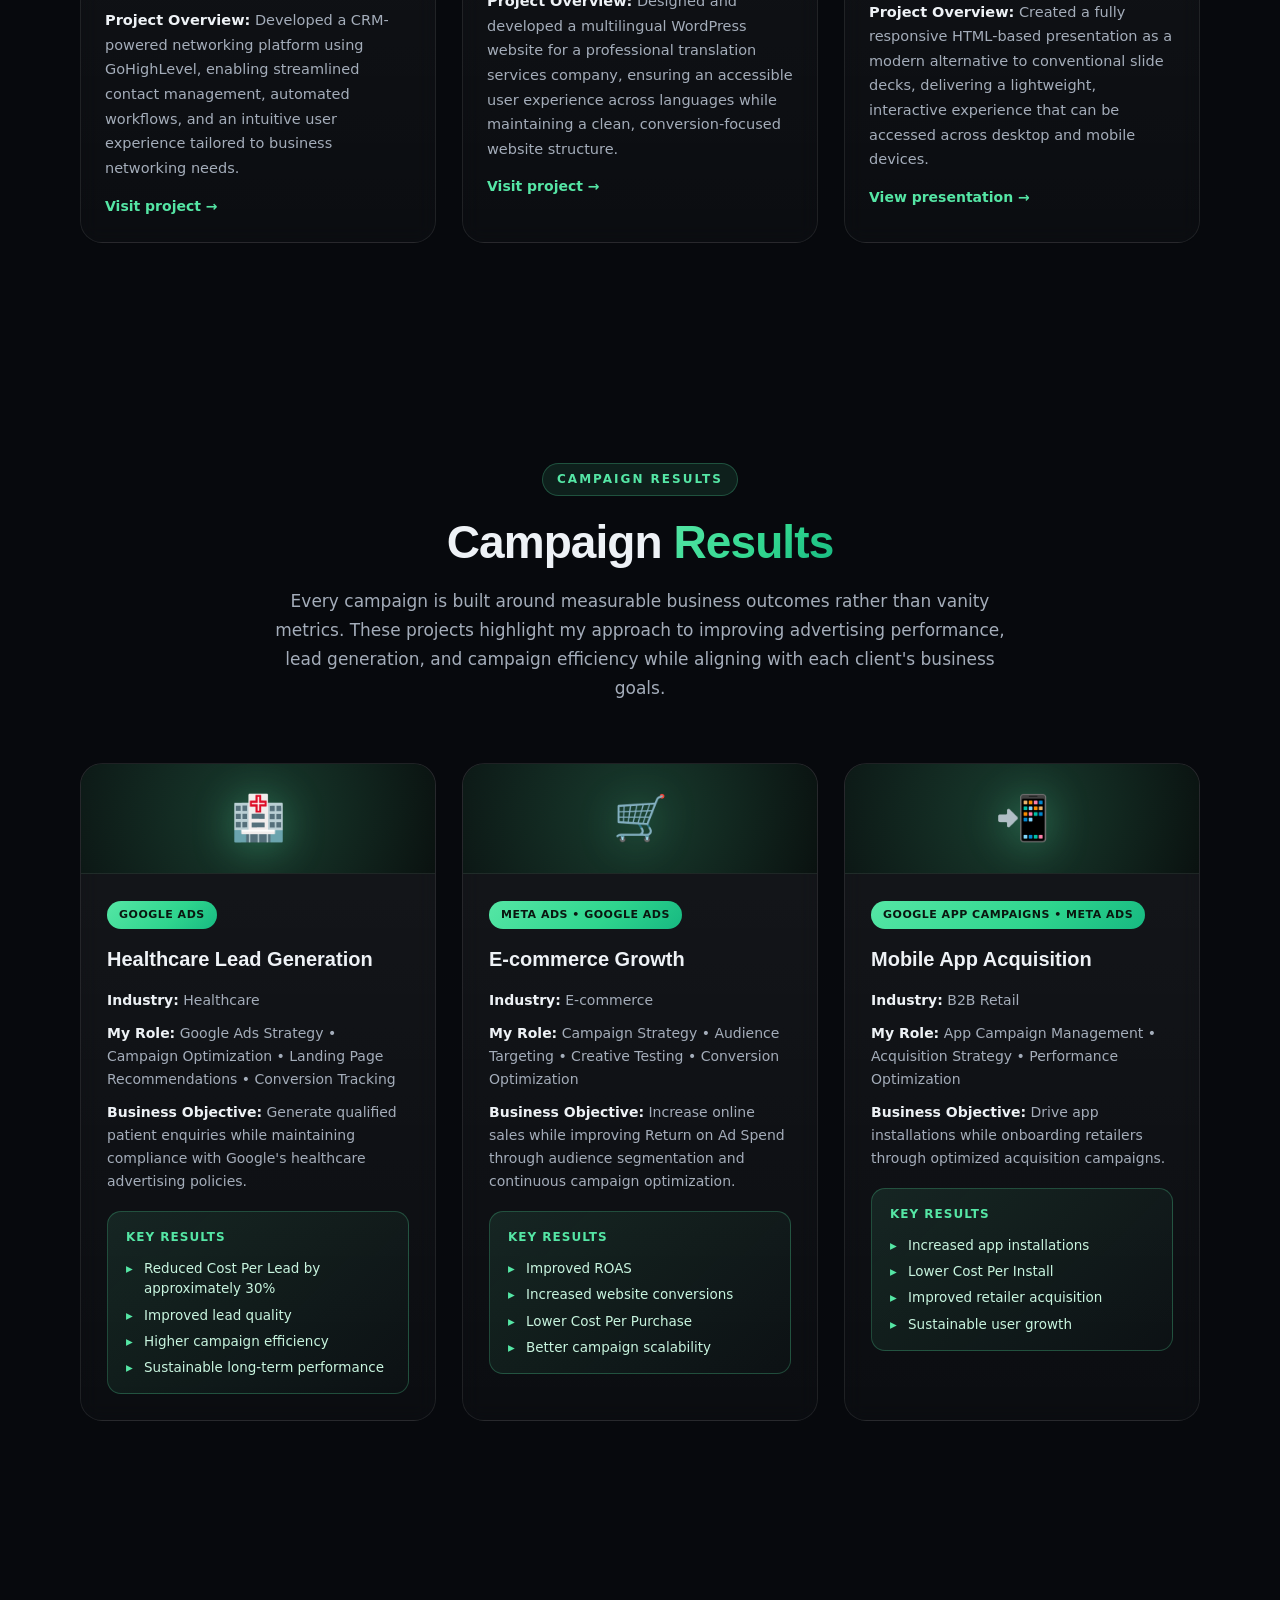
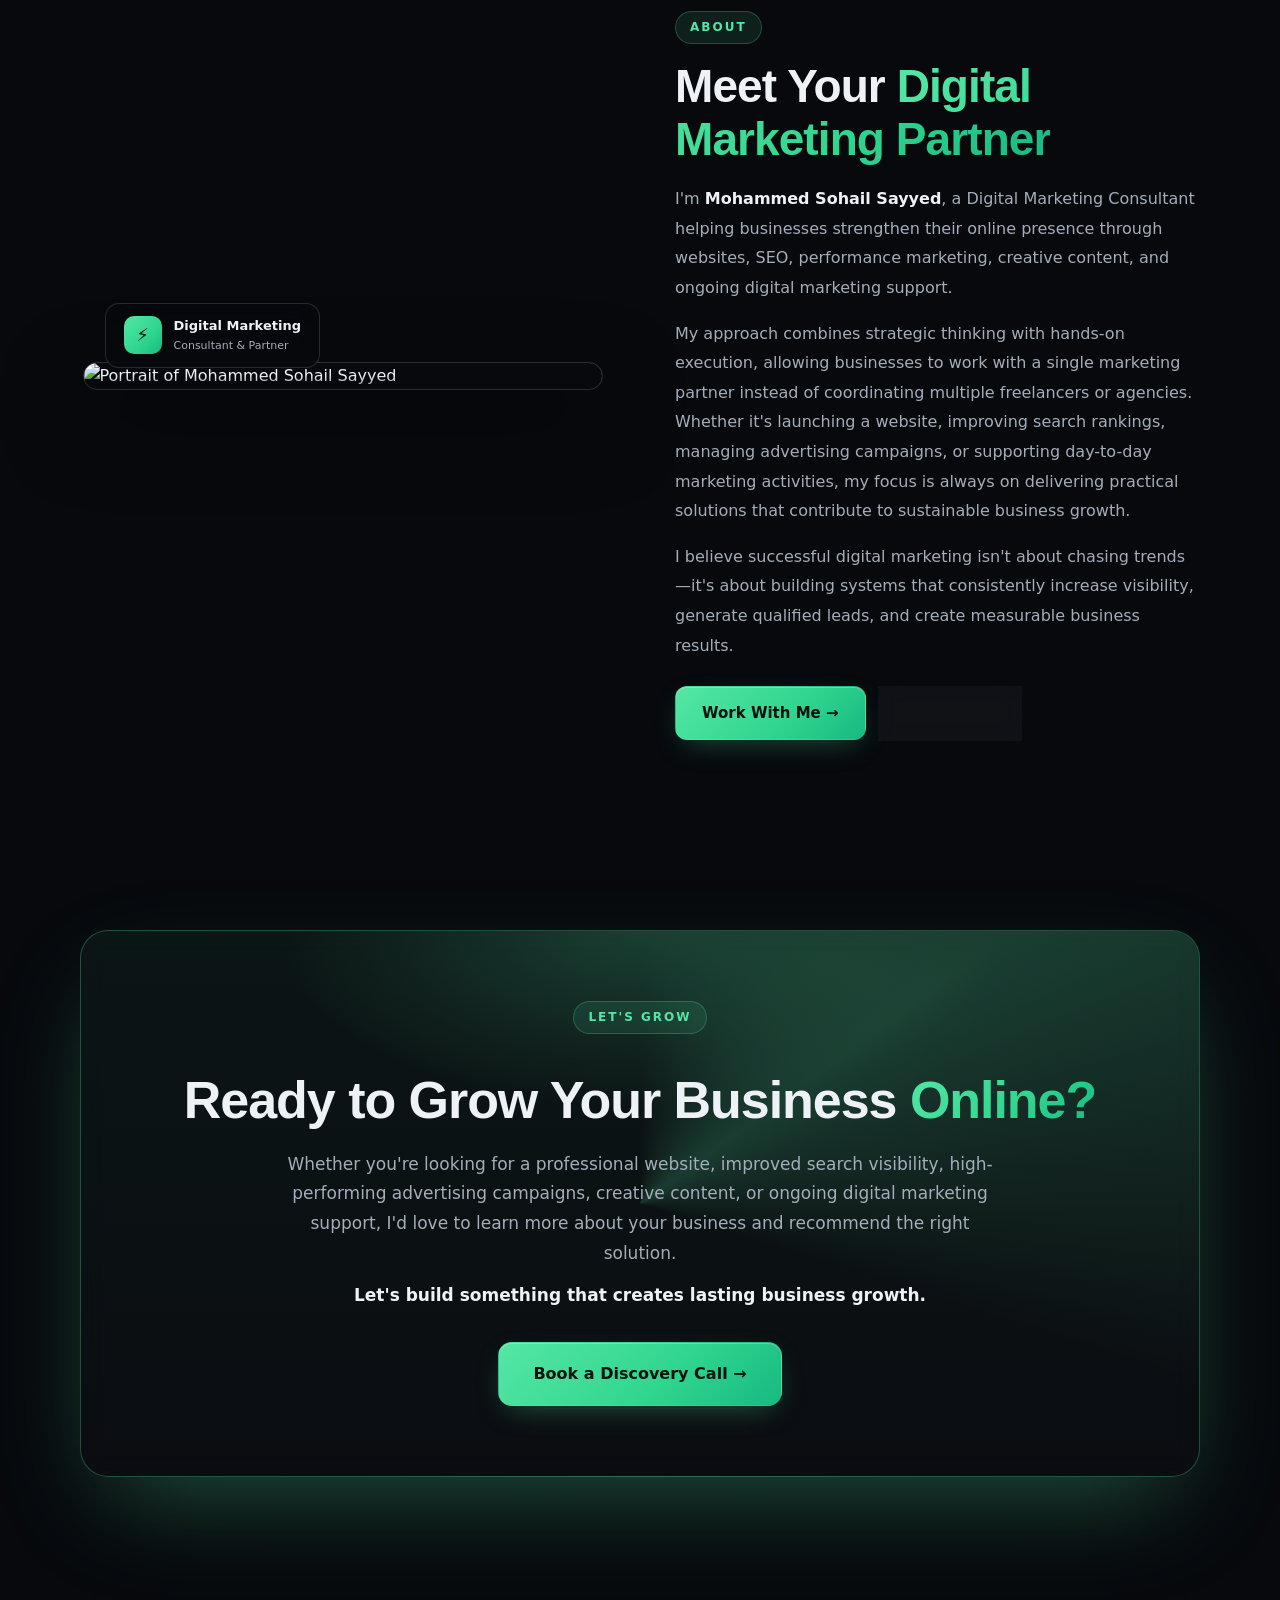
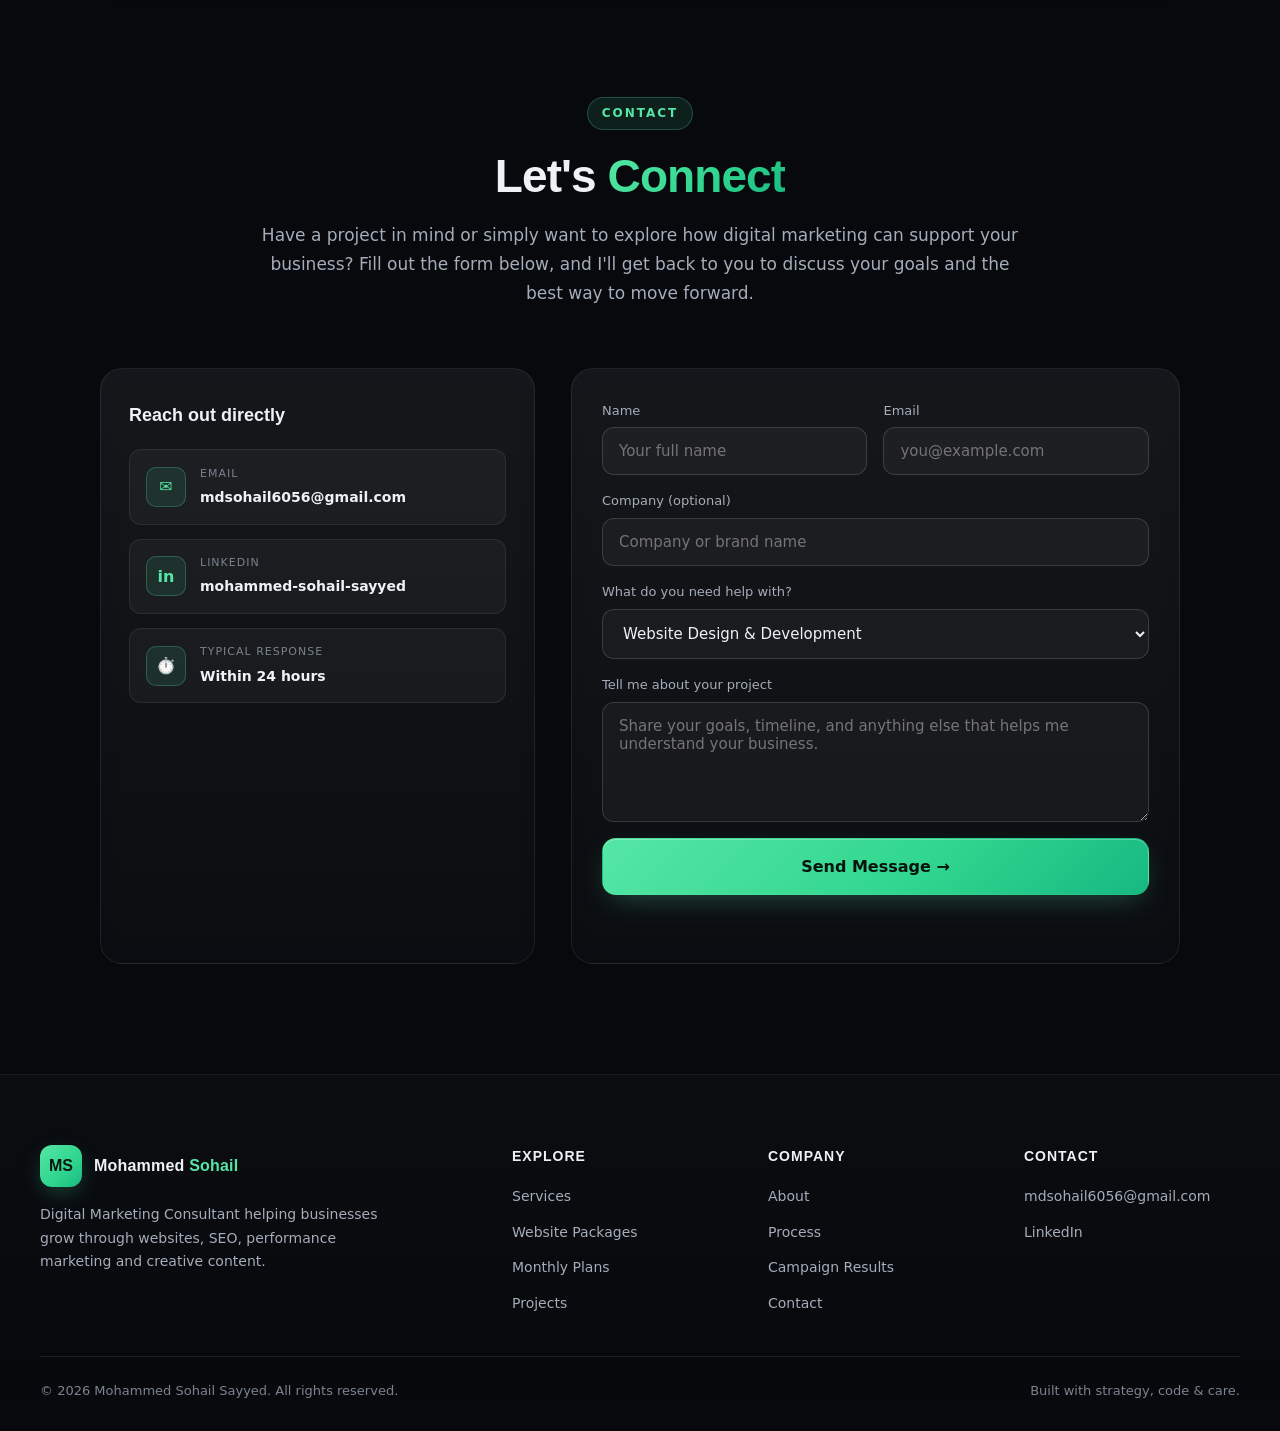
==== commit 26f97eb9: "Update index.html" ====
--- a/index.html
+++ b/index.html
@@ -65,7 +65,7 @@
         <li><a href="#about" class="nav-link">About</a></li>
       </ul>
     </nav>
-    <a href="#contact" class="btn btn-primary btn-sm nav-cta">Book a Call →</a>
+    <a href="https://calendar.app.google/uzH9KFj874kFUX9L9" class="btn btn-primary btn-sm nav-cta">Book a Call →</a>
     <button class="hamburger" id="hamburger" aria-label="Toggle menu" aria-expanded="false">
       <span></span><span></span><span></span>
     </button>
@@ -80,7 +80,7 @@
       <li><a href="#process">Process</a></li>
       <li><a href="#projects">Projects</a></li>
       <li><a href="#about">About</a></li>
-      <li><a href="#contact" class="btn btn-primary">Book a Call →</a></li>
+      <li><a href="https://calendar.app.google/uzH9KFj874kFUX9L9" class="btn btn-primary">Book a Call →</a></li>
     </ul>
   </div>
 
@@ -585,7 +585,7 @@
       <h2>Ready to Grow Your Business <span class="accent">Online?</span></h2>
       <p>Whether you're looking for a professional website, improved search visibility, high-performing advertising campaigns, creative content, or ongoing digital marketing support, I'd love to learn more about your business and recommend the right solution.</p>
       <p class="cta-line">Let's build something that creates lasting business growth.</p>
-      <a href="#contact" class="btn btn-primary btn-lg">Book a Discovery Call →</a>
+      <a href="https://calendar.app.google/uzH9KFj874kFUX9L9" class="btn btn-primary btn-lg">Book a Discovery Call →</a>
     </div>
   </section>
 
--- a/style.css
+++ b/style.css
@@ -313,11 +313,21 @@
 
 /* ============ SERVICES ============ */
 .services-grid{
-  display:grid; grid-template-columns:repeat(3, 1fr); gap:22px;
-}
-.services-grid .service-card:nth-child(4){ grid-column:span 1; }
-.services-grid .service-card:nth-child(4),
-.services-grid .service-card:nth-child(5){ /* keep grid */ }
+    display:grid;
+    grid-template-columns:repeat(3, 1fr);
+    gap:22px;
+}
+
+/* Center the last two cards */
+.services-grid .service-card:nth-child(4){
+    grid-column:1 / 2;
+    justify-self:end;
+}
+
+.services-grid .service-card:nth-child(5){
+    grid-column:2 / 3;
+    justify-self:start;
+}
 .service-card{
   position:relative;
   padding:34px 28px; border-radius:var(--radius-lg);
